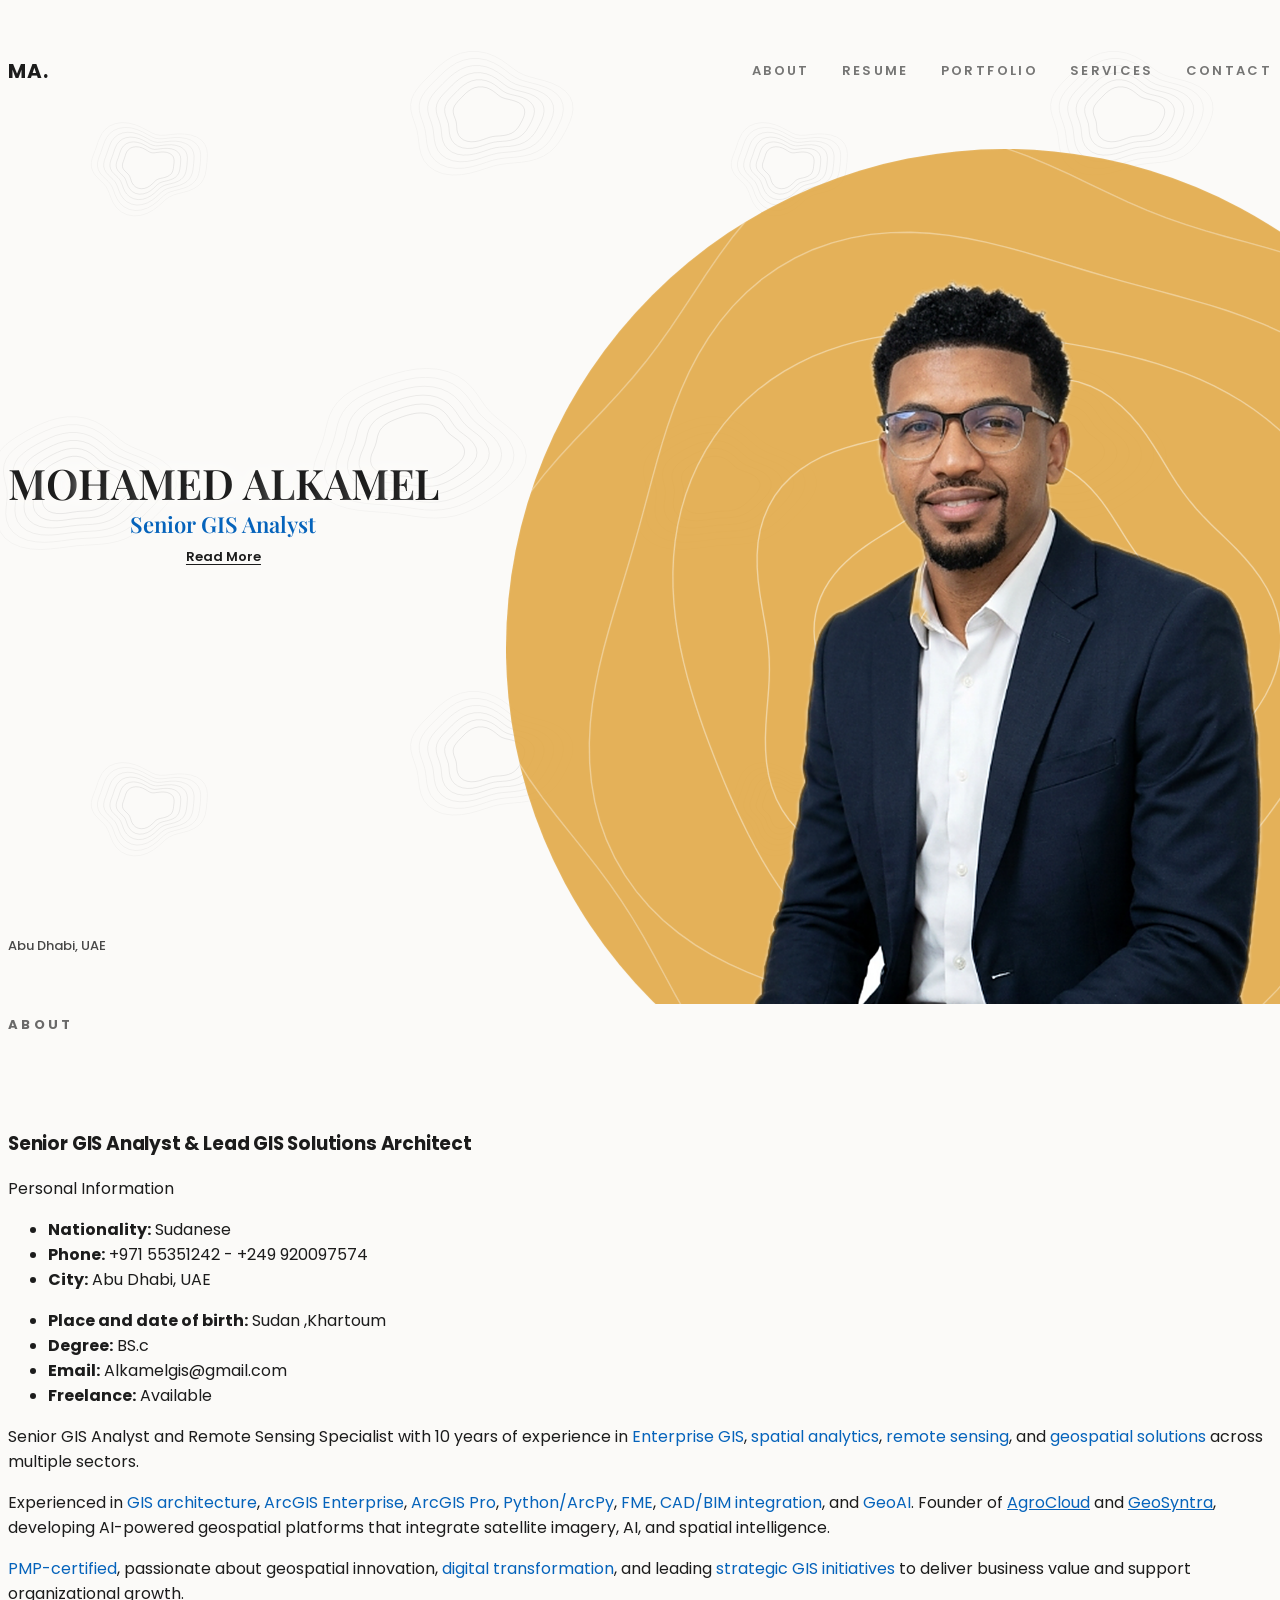
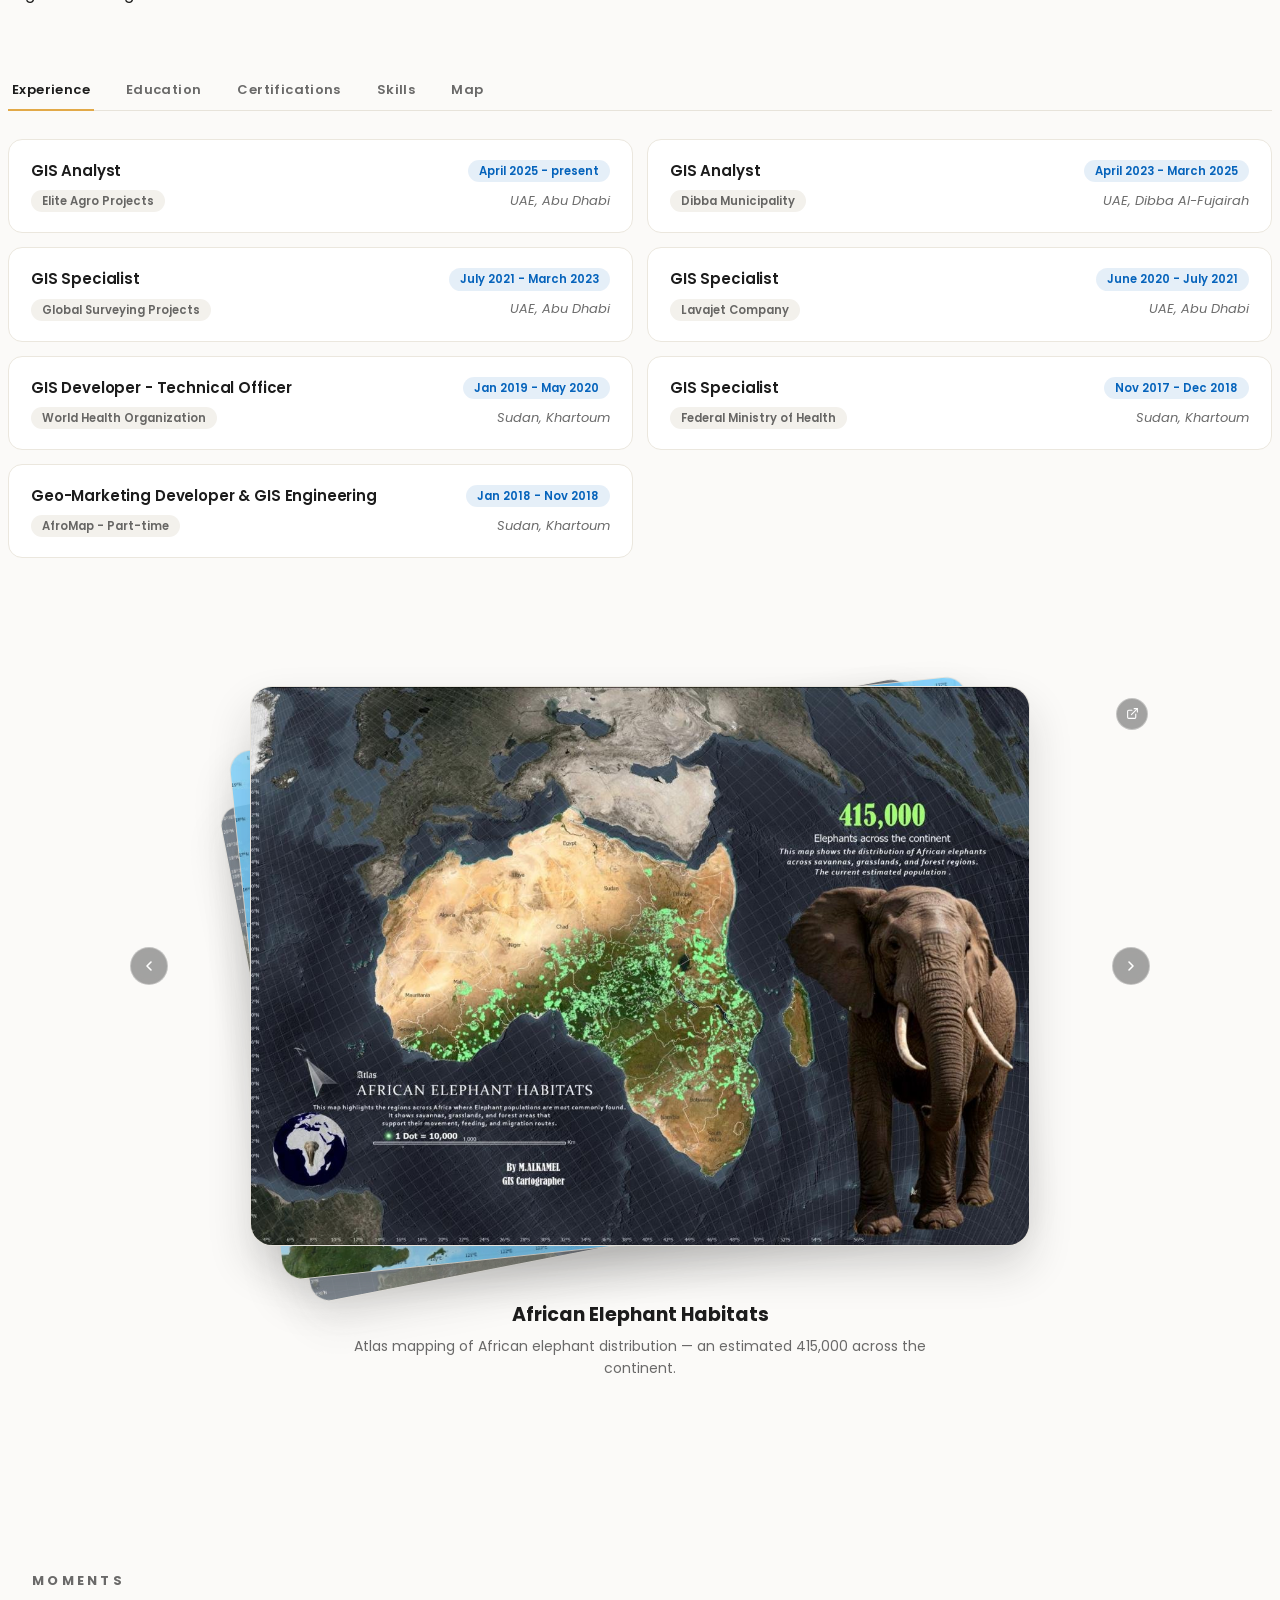
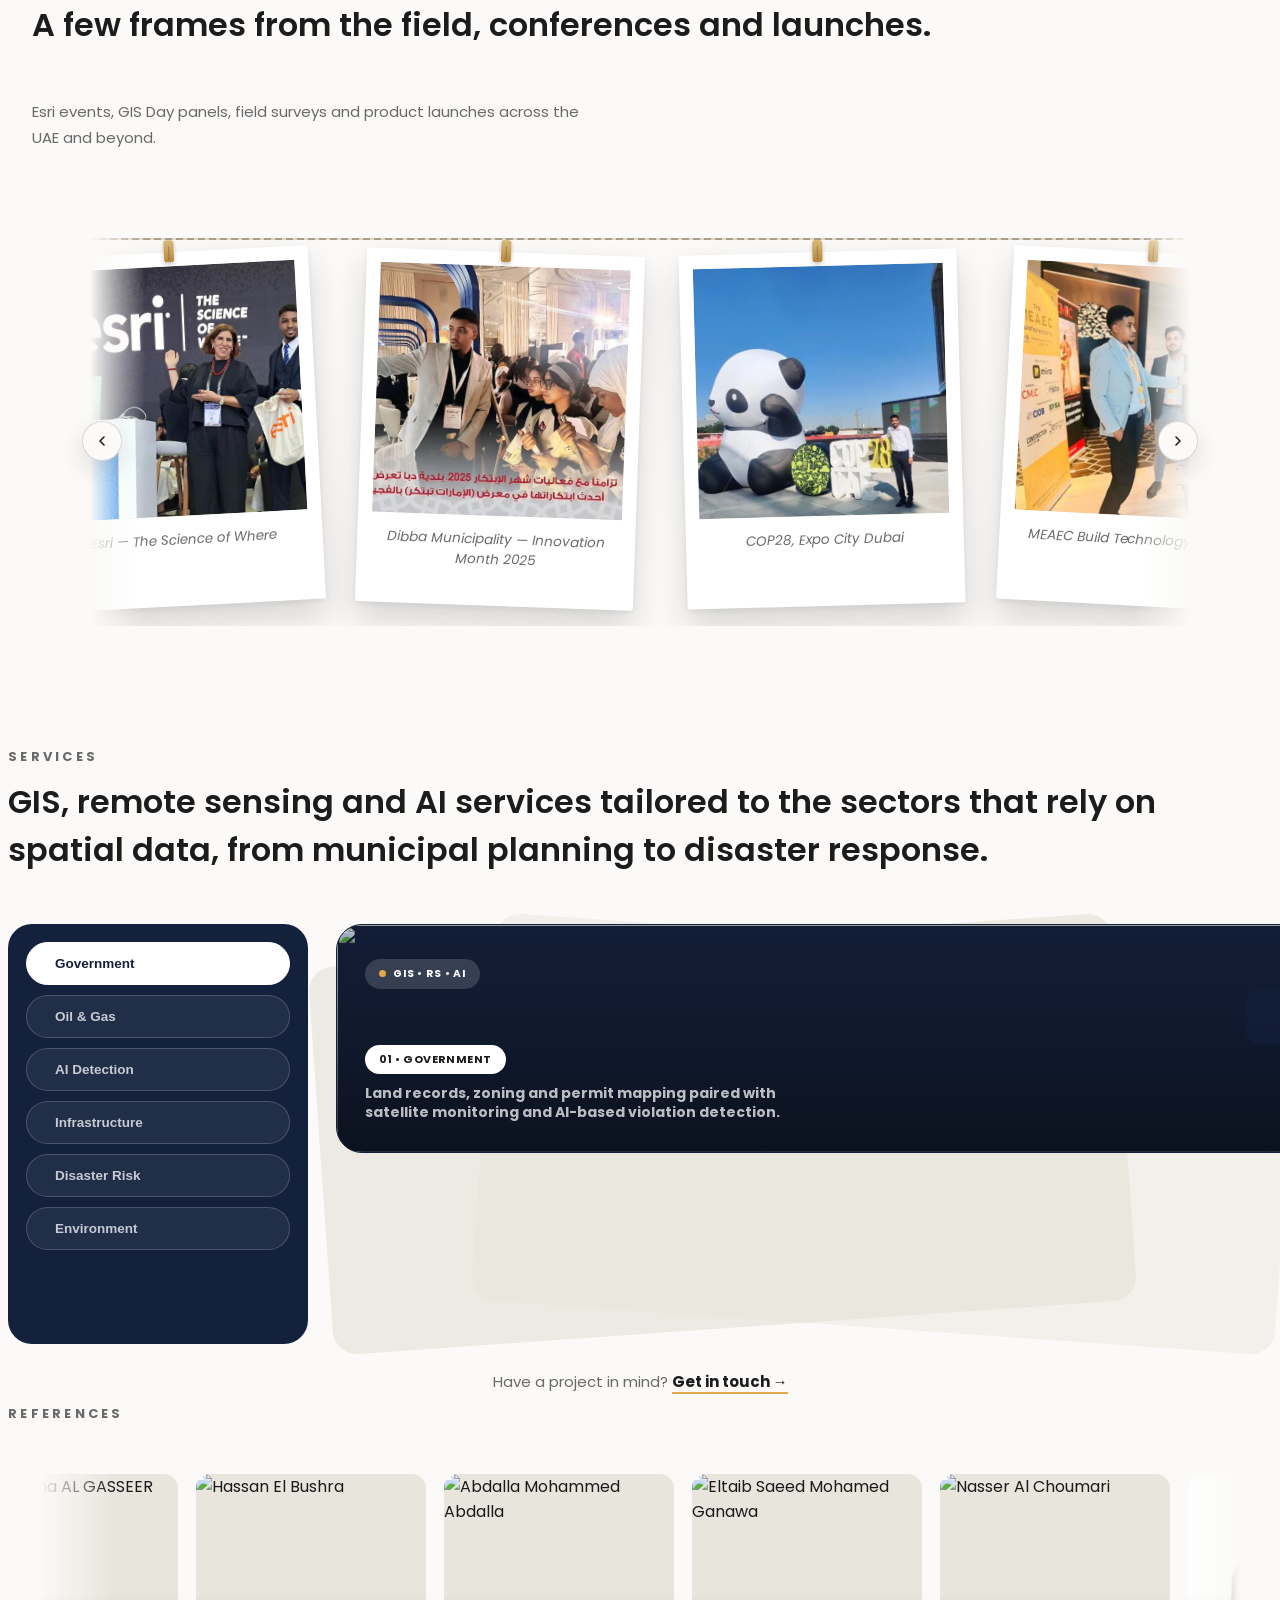
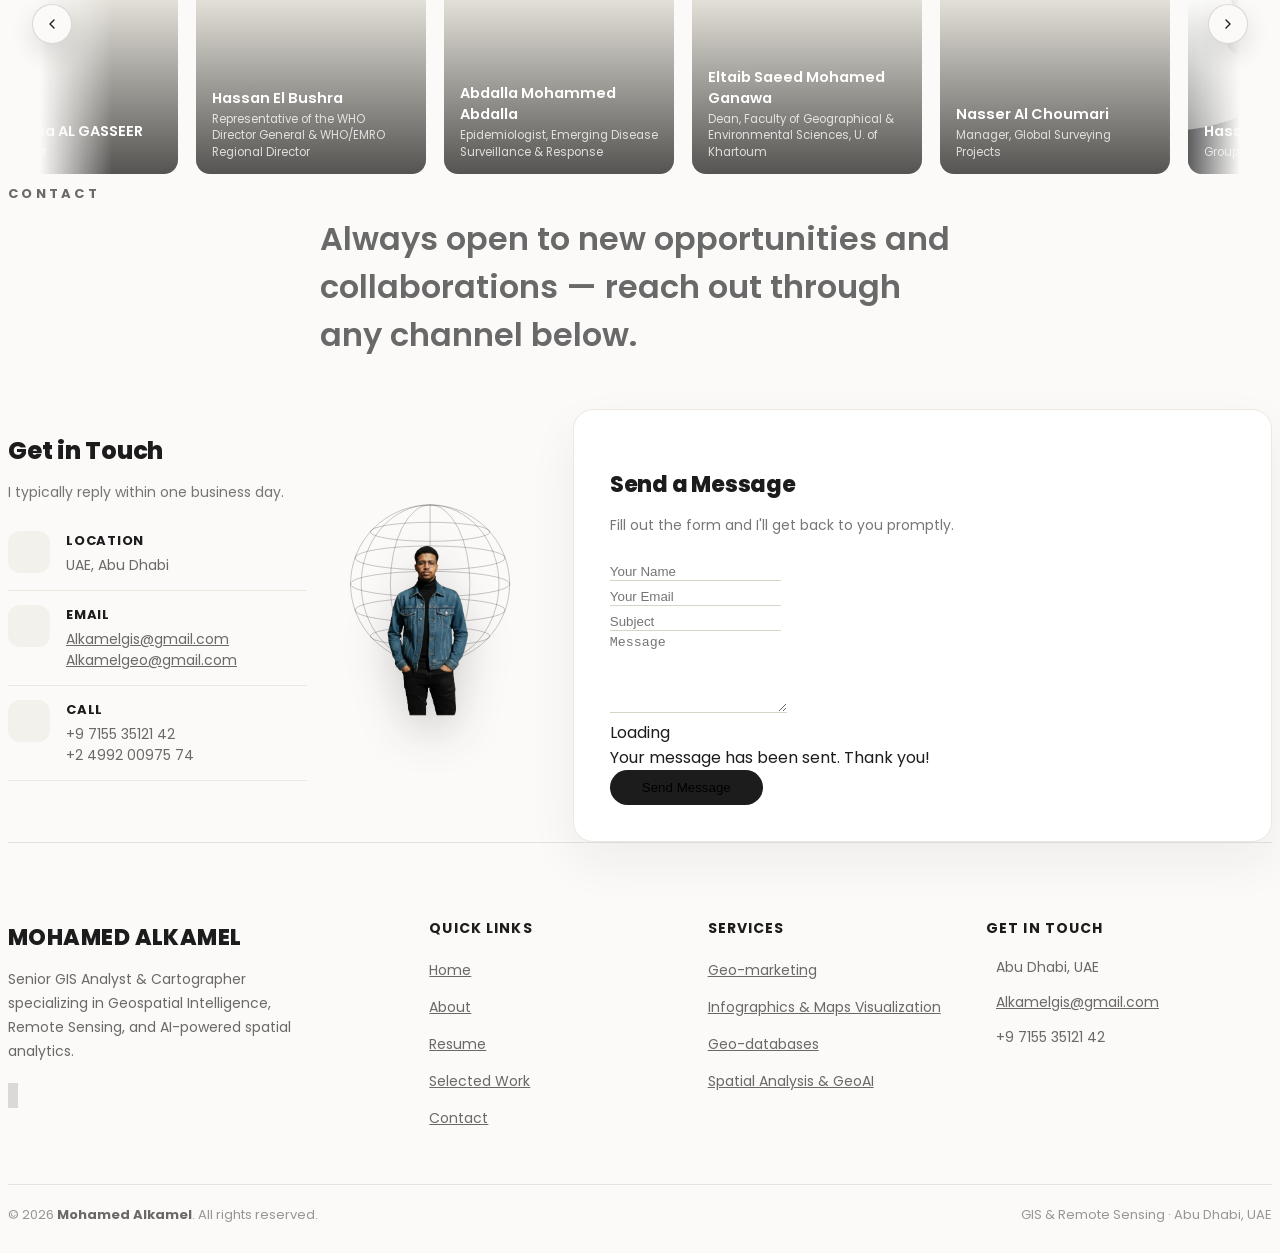
==== CV.html @ a129bb84 "Replace the Services blob illustration with real per-sector photography - Each service card now show" ====
<!DOCTYPE html>
<html lang="en">

<head>
  <meta charset="utf-8">
  <meta content="width=device-width, initial-scale=1.0" name="viewport">

  <title>Curriculum Vitae</title>
  <meta content="" name="description">
  <meta content="" name="keywords">

  <!-- Favicons -->
  <link href="assets/img/favicon.png" rel="icon">
  <link href="assets/img/apple-touch-icon.png" rel="apple-touch-icon">

  <!-- Google Fonts -->
  <link href="https://fonts.googleapis.com/css?family=Open+Sans:300,300i,400,400i,600,600i,700,700i|Raleway:300,300i,400,400i,500,500i,600,600i,700,700i|Poppins:300,300i,400,400i,500,500i,600,600i,700,700i" rel="stylesheet">
  <link href="https://fonts.googleapis.com/css2?family=Playfair+Display:ital,wght@0,600;0,700;1,500;1,600;1,700&display=swap" rel="stylesheet">

  <!-- Vendor CSS Files -->
  <link href="assets/vendor/aos/aos.css" rel="stylesheet">
  <link href="assets/vendor/bootstrap/css/bootstrap.min.css" rel="stylesheet">
  <link href="assets/vendor/bootstrap-icons/bootstrap-icons.css" rel="stylesheet">
  <link href="assets/vendor/boxicons/css/boxicons.min.css" rel="stylesheet">
  <link href="assets/vendor/glightbox/css/glightbox.min.css" rel="stylesheet">
  <link href="assets/vendor/swiper/swiper-bundle.min.css" rel="stylesheet">
  <link href="https://unpkg.com/leaflet@1.9.4/dist/leaflet.css" rel="stylesheet">

  <!-- Template Main CSS File -->
  <link href="assets/css/style.css" rel="stylesheet">
  <link href="assets/css/minimalist-hero.css" rel="stylesheet">
  <link href="assets/css/minimalist-theme.css" rel="stylesheet">
  <link href="assets/css/stack-gallery.css" rel="stylesheet">
  <link href="assets/css/moments-gallery.css" rel="stylesheet">
  <link href="assets/css/references-marquee.css" rel="stylesheet">
  <link href="assets/css/contact-globe.css" rel="stylesheet">

  <!-- =======================================================
  * Template Name: MyResume - v4.9.2
  * Template URL: https://bootstrapmade.com/free-html-bootstrap-template-my-resume/
  * Author: BootstrapMade.com
  * License: https://bootstrapmade.com/license/
  ======================================================== -->
</head>

<body>

  <!-- <button type="button" class="mobile-nav-toggle d-xl-none"><i class="bi bi-list mobile-nav-toggle"></i></button> -->

  <!-- ======= Hero Section (Minimalist) ======= -->
  <section id="hero" class="mh-hero d-flex flex-column justify-content-center">
    <!-- Header -->
    <div class="mh-header">
      <a href="#hero" class="mh-logo scrollto">MA.</a>
      <nav class="mh-nav">
        <a href="#about" class="scrollto">ABOUT</a>
        <a href="#resume" class="scrollto">RESUME</a>
        <a href="#map-showcase" class="scrollto">PORTFOLIO</a>
        <a href="#services" class="scrollto">SERVICES</a>
        <a href="#contact" class="scrollto">CONTACT</a>
      </nav>
      <button class="mh-burger" aria-label="Open menu">
        <span></span><span></span><span></span>
      </button>
    </div>

    <!-- Main -->
    <div class="mh-main">
      <div class="mh-text-left">
        <h1><span class="mh-name"><span class="mh-letter" style="--i:0">M</span><span class="mh-letter" style="--i:1">O</span><span class="mh-letter" style="--i:2">H</span><span class="mh-letter" style="--i:3">A</span><span class="mh-letter" style="--i:4">M</span><span class="mh-letter" style="--i:5">E</span><span class="mh-letter" style="--i:6">D</span><span class="mh-letter mh-space" style="--i:7">&nbsp;</span><span class="mh-letter" style="--i:8">A</span><span class="mh-letter" style="--i:9">L</span><span class="mh-letter" style="--i:10">K</span><span class="mh-letter" style="--i:11">A</span><span class="mh-letter" style="--i:12">M</span><span class="mh-letter" style="--i:13">E</span><span class="mh-letter" style="--i:14">L</span></span></h1>
        <p class="mh-rotator-wrap"><span class="mh-rotator-text" id="mhRotatorText">Senior GIS Analyst</span></p>
        <a href="#about" class="scrollto">Read More</a>
      </div>

      <div class="mh-image-wrap">
        <div class="mh-circle"></div>
        <img src="assets/img/profile-minimal.png" alt="Portrait of Mohamed Alkamel" class="mh-photo">
      </div>
    </div>

    <!-- Footer -->
    <div class="mh-footer">
      <div class="mh-social">
        <a href="https://x.com/GIS_ALKAMEL" target="_blank" rel="noopener noreferrer"><i class="bx bxl-twitter"></i></a>
        <a href="https://www.facebook.com/Alkamelgeo" target="_blank" rel="noopener noreferrer"><i class="bx bxl-facebook"></i></a>
        <a href="https://github.com/ALKAMELGIS" target="_blank" rel="noopener noreferrer"><i class="bx bxl-github"></i></a>
        <a href="https://wa.link/ppd0gs" target="_blank" rel="noopener noreferrer"><i class="bx bxl-whatsapp"></i></a>
        <a href="https://www.linkedin.com/in/alkamelgis/" target="_blank" rel="noopener noreferrer"><i class="bx bxl-linkedin"></i></a>
      </div>
      <div class="mh-location">Abu Dhabi, UAE</div>
    </div>
  </section><!-- End Hero -->

  <main id="main">

    <!-- ======= About Section ======= -->
    <section id="about" class="about">
      <div class="container" data-aos="fade-up">

        <div class="section-title">
          <h2>About</h2>
        </div>

        <div class="row">
          <div class="col-lg-4">
            <img src="https://www.dropbox.com/scl/fi/j4m4hfudxdsvaw59bc1e9/Alkamel.jpeg" class="img-fluid" alt="">
          </div>
          <div class="col-lg-8 pt-4 pt-lg-0 content">
            <h3>Senior GIS Analyst &amp; Lead GIS Solutions Architect</h3>
            <p class="fst-italic">Personal Information</p>
            <div class="row">
              <div class="col-lg-6">
                <ul>
                  <li><i class="bi bi-chevron-right"></i> <strong>Nationality:</strong> <span>Sudanese</span></li>
                  <li><i class="bi bi-chevron-right"></i> <strong>Phone:</strong> <span>+971 55351242 - +249 920097574</span></li>
                  <li><i class="bi bi-chevron-right"></i> <strong>City:</strong> <span>Abu Dhabi, UAE</span></li>
                </ul>
              </div>
              <div class="col-lg-6">
                <ul>
                  <li><i class="bi bi-chevron-right"></i> <strong>Place and date of birth:</strong> <span>Sudan ,Khartoum </span></li>
                  <li><i class="bi bi-chevron-right"></i> <strong>Degree:</strong> <span>BS.c</span></li>
                  <li><i class="bi bi-chevron-right"></i> <strong>Email:</strong> <span>Alkamelgis@gmail.com</span></li>
                  <li><i class="bi bi-chevron-right"></i> <strong>Freelance:</strong> <span>Available</span></li>
                </ul>
              </div>
            </div>
            <p>
              Senior GIS Analyst and Remote Sensing Specialist with 10 years of experience in <span class="mh-keyword">Enterprise GIS</span>, <span class="mh-keyword">spatial analytics</span>, <span class="mh-keyword">remote sensing</span>, and <span class="mh-keyword">geospatial solutions</span> across multiple sectors.
            </p>
            <p>
              Experienced in <span class="mh-keyword">GIS architecture</span>, <span class="mh-keyword">ArcGIS Enterprise</span>, <span class="mh-keyword">ArcGIS Pro</span>, <span class="mh-keyword">Python/ArcPy</span>, <span class="mh-keyword">FME</span>, <span class="mh-keyword">CAD/BIM integration</span>, and <span class="mh-keyword">GeoAI</span>. Founder of <a href="https://eliteagrocloud.com/" target="_blank" rel="noopener noreferrer">AgroCloud</a> and <a href="https://www.geosyntra.org/" target="_blank" rel="noopener noreferrer">GeoSyntra</a>, developing AI-powered geospatial platforms that integrate satellite imagery, AI, and spatial intelligence.
            </p>
            <p>
              <span class="mh-keyword">PMP-certified</span>, passionate about geospatial innovation, <span class="mh-keyword">digital transformation</span>, and leading <span class="mh-keyword">strategic GIS initiatives</span> to deliver business value and support organizational growth.
            </p>
          </div>
        </div>

      </div>
    <!-- ======= Resume Section ======= -->
    <section id="resume" class="resume">
      <div class="container" data-aos="fade-up">

        <div class="res-tabs" role="tablist" aria-label="Resume sections">
          <button type="button" class="res-tab active" data-tab="experience" role="tab" aria-selected="true" id="res-tab-experience" aria-controls="res-panel-experience">Experience</button>
          <button type="button" class="res-tab" data-tab="education" role="tab" aria-selected="false" id="res-tab-education" aria-controls="res-panel-education">Education</button>
          <button type="button" class="res-tab" data-tab="certifications" role="tab" aria-selected="false" id="res-tab-certifications" aria-controls="res-panel-certifications">Certifications</button>
          <button type="button" class="res-tab" data-tab="skills" role="tab" aria-selected="false" id="res-tab-skills" aria-controls="res-panel-skills">Skills</button>
          <button type="button" class="res-tab" data-tab="map" role="tab" aria-selected="false" id="res-tab-map" aria-controls="res-panel-map">Map</button>
        </div>

        <div class="res-panels">

          <div class="res-panel active" id="res-panel-experience" role="tabpanel" aria-labelledby="res-tab-experience">
            <div class="res-grid">
              <div class="res-card">
                <div class="res-row-top">
                  <h4>GIS Analyst</h4>
                  <span class="res-chip res-chip-date">April 2025 - present</span>
                </div>
                <div class="res-row-bottom">
                  <span class="res-chip">Elite Agro Projects</span>
                  <p><em>UAE, Abu Dhabi</em></p>
                </div>
              </div>
              <div class="res-card">
                <div class="res-row-top">
                  <h4>GIS Analyst</h4>
                  <span class="res-chip res-chip-date">April 2023 - March 2025</span>
                </div>
                <div class="res-row-bottom">
                  <span class="res-chip">Dibba Municipality</span>
                  <p><em>UAE, Dibba Al-Fujairah</em></p>
                </div>
              </div>
              <div class="res-card">
                <div class="res-row-top">
                  <h4>GIS Specialist</h4>
                  <span class="res-chip res-chip-date">July 2021 - March 2023</span>
                </div>
                <div class="res-row-bottom">
                  <span class="res-chip">Global Surveying Projects</span>
                  <p><em>UAE, Abu Dhabi</em></p>
                </div>
              </div>
              <div class="res-card">
                <div class="res-row-top">
                  <h4>GIS Specialist</h4>
                  <span class="res-chip res-chip-date">June 2020 - July 2021</span>
                </div>
                <div class="res-row-bottom">
                  <span class="res-chip">Lavajet Company</span>
                  <p><em>UAE, Abu Dhabi</em></p>
                </div>
              </div>
              <div class="res-card">
                <div class="res-row-top">
                  <h4>GIS Developer - Technical Officer</h4>
                  <span class="res-chip res-chip-date">Jan 2019 - May 2020</span>
                </div>
                <div class="res-row-bottom">
                  <span class="res-chip">World Health Organization</span>
                  <p><em>Sudan, Khartoum</em></p>
                </div>
              </div>
              <div class="res-card">
                <div class="res-row-top">
                  <h4>GIS Specialist</h4>
                  <span class="res-chip res-chip-date">Nov 2017 - Dec 2018</span>
                </div>
                <div class="res-row-bottom">
                  <span class="res-chip">Federal Ministry of Health</span>
                  <p><em>Sudan, Khartoum</em></p>
                </div>
              </div>
              <div class="res-card">
                <div class="res-row-top">
                  <h4>Geo-Marketing Developer &amp; GIS Engineering</h4>
                  <span class="res-chip res-chip-date">Jan 2018 - Nov 2018</span>
                </div>
                <div class="res-row-bottom">
                  <span class="res-chip">AfroMap - Part-time</span>
                  <p><em>Sudan, Khartoum</em></p>
                </div>
              </div>
            </div>
          </div>

          <div class="res-panel" id="res-panel-education" role="tabpanel" aria-labelledby="res-tab-education" hidden>
            <div class="res-grid">
              <div class="res-card">
                <h4>B.Sc. GIS, Cartography and Remote Sensing</h4>
                <div class="res-card-meta">
                  <span class="res-chip res-chip-date">2012 - 2017</span>
                </div>
                <p><em>FGES University of Khartoum</em></p>
                <p>Honours Degree.</p>
              </div>
              <div class="res-card">
                <h4>Diploma Geographic Information Systems (GIS) Specialization</h4>
                <div class="res-card-meta">
                  <span class="res-chip res-chip-date">2017 - 2018</span>
                </div>
                <p><em>US Davis, California</em></p>
                <p>Map Your World With GIS. Explore the tools, concepts, and terminology of spatial analysis and modeling.</p>
                <p>coursera.org/verify/specialization/76V4XTPF7584</p>
              </div>
            </div>
          </div>

          <div class="res-panel" id="res-panel-certifications" role="tabpanel" aria-labelledby="res-tab-certifications" hidden>
            <div class="res-grid">
              <div class="res-card">
                <h4>Project Management Professional (PMP)®</h4>
                <div class="res-card-meta">
                  <span class="res-chip">Project Management Institute</span>
                </div>
                <p><em>Credential ID verified</em></p>
              </div>
            </div>
          </div>

          <div class="res-panel" id="res-panel-skills" role="tabpanel" aria-labelledby="res-tab-skills" hidden>
            <div class="res-card res-card-skills">
              <ul class="res-skill-tags" aria-label="Core technical skills">
                <li class="res-skill-tag">ArcGIS Pro</li>
                <li class="res-skill-tag">ArcGIS Enterprise</li>
                <li class="res-skill-tag">Python / ArcPy</li>
                <li class="res-skill-tag">FME</li>
                <li class="res-skill-tag">Remote Sensing</li>
                <li class="res-skill-tag">GeoAI</li>
                <li class="res-skill-tag">CAD / BIM Integration</li>
                <li class="res-skill-tag">Geodatabase Design</li>
                <li class="res-skill-tag">Cartography</li>
                <li class="res-skill-tag">Enterprise GIS Architecture</li>
              </ul>
            </div>
          </div>

          <div class="res-panel" id="res-panel-map" role="tabpanel" aria-labelledby="res-tab-map" hidden>
            <div class="res-card res-card-map">
              <div id="res-map" class="res-map" role="img" aria-label="Map of employer locations in the UAE and Sudan"></div>
              <script type="application/json" id="res-map-data">
                [
                  {
                    "lat": 24.4539,
                    "lng": 54.3773,
                    "place": "Abu Dhabi, UAE",
                    "companies": ["Elite Agro Projects", "Global Surveying Projects", "Lavajet Company"]
                  },
                  {
                    "lat": 25.5913,
                    "lng": 56.2666,
                    "place": "Dibba Al-Fujairah, UAE",
                    "companies": ["Dibba Municipality"]
                  },
                  {
                    "lat": 15.5007,
                    "lng": 32.5599,
                    "place": "Khartoum, Sudan",
                    "companies": ["World Health Organization", "Federal Ministry of Health", "AfroMap - Part-time"]
                  }
                ]
              </script>
            </div>
          </div>

        </div>

      </div>
    </section><!-- End Resume Section -->


    <!-- ======= Map Work Showcase ======= -->
    <section id="map-showcase" class="mw-section">
      <div class="container" data-aos="fade-up">
        <div class="mw-wrap">
          <div class="ms-root" tabindex="0" data-autoplay="4500" data-items='[
            {"img":"assets/img/showcase/elephant-habitats.jpg","title":"African Elephant Habitats","desc":"Atlas mapping of African elephant distribution — an estimated 415,000 across the continent.","href":"assets/img/showcase/elephant-habitats.jpg"},
            {"img":"assets/img/showcase/philippine-eagle.jpg","title":"Philippine Eagle Suitable Habitats","desc":"2.8M hectares of remaining forest supporting the critically endangered Philippine eagle.","href":"assets/img/showcase/philippine-eagle.jpg"},
            {"img":"assets/img/showcase/philippines-volcanoes.jpg","title":"Archipelago Built Upon Volcanoes","desc":"Mapping the Philippines’ 24 active and 18 potentially active volcanoes.","href":"assets/img/showcase/philippines-volcanoes.jpg"},
            {"img":"assets/img/showcase/dibba-municipality.jpg","title":"Dibba Municipality, UAE","desc":"Illustrated 3D relief map of Dibba Al-Fujairah’s coastline and terrain.","href":"assets/img/showcase/dibba-municipality.jpg"},
            {"img":"assets/img/showcase/dibba-al-fujairah.jpg","title":"Dibba Al-Fujairah — Coast & Reef","desc":"3D terrain and bathymetry map with an underwater coral reef cross-section.","href":"assets/img/showcase/dibba-al-fujairah.jpg"},
            {"img":"assets/img/showcase/sudan-earthquake-risk.jpg","title":"Sudan Earthquake Risk, 2000–2020","desc":"PGA kriging interpolation predicting seismic activity and impact across North & South Sudan.","href":"assets/img/showcase/sudan-earthquake-risk.jpg"},
            {"img":"assets/img/showcase/bawadi-mall-coverage.jpg","title":"Bawadi Mall Service Coverage","desc":"Drive-time network analysis (5–10–15 min) for a retail catchment in Al Ain, Abu Dhabi.","href":"assets/img/showcase/bawadi-mall-coverage.jpg"},
            {"img":"assets/img/portfolio/portfolio-1.jpg","title":"Siting a Mobile Health Clinic","desc":"Location-allocation GIS modeling to find optimal clinic sites in Khartoum.","href":"assets/img/portfolio/portfolio-1.jpg"},
            {"img":"assets/img/portfolio/portfolio-7.jpg","title":"UAE Population Density","desc":"Choropleth cartography of population distribution across the Emirates.","href":"assets/img/portfolio/portfolio-7.jpg"},
            {"img":"assets/img/portfolio/portfolio-4.jpg","title":"Red Sea, Sudan — 3D Terrain","desc":"Illustrative 3D cartographic rendering of the Red Sea coastline and seabed.","href":"assets/img/portfolio/portfolio-4.jpg"},
            {"img":"assets/img/portfolio/portfolio-8.jpg","title":"Port Sudan Water Supply","desc":"Water resource management study for the Arbaat Dam reservoir.","href":"assets/img/portfolio/portfolio-8.jpg"},
            {"img":"assets/img/portfolio/portfolio-2.jpg","title":"West Darfur Health Coverage","desc":"Feasibility mapping and service-coverage dashboard for health facilities.","href":"assets/img/portfolio/portfolio-2.jpg"},
            {"img":"assets/img/portfolio/portfolio-9.jpg","title":"COVID-19 Dashboard, Sudan","desc":"Epidemiological surveillance dashboard tracking cases, 2020–2021.","href":"assets/img/portfolio/portfolio-9.jpg"},
            {"img":"assets/img/portfolio/portfolio-5.jpg","title":"Health Cluster 4Ws Indicators","desc":"WHO indicator dashboard summarizing partner health interventions.","href":"assets/img/portfolio/portfolio-5.jpg"}
          ]'>
            <div class="ms-stage"></div>
            <button type="button" class="ms-arrow ms-arrow-prev" aria-label="Previous image">
              <svg viewBox="0 0 24 24" fill="none" stroke="currentColor" stroke-width="2.4" stroke-linecap="round" stroke-linejoin="round"><polyline points="15 18 9 12 15 6"></polyline></svg>
            </button>
            <button type="button" class="ms-arrow ms-arrow-next" aria-label="Next image">
              <svg viewBox="0 0 24 24" fill="none" stroke="currentColor" stroke-width="2.4" stroke-linecap="round" stroke-linejoin="round"><polyline points="9 18 15 12 9 6"></polyline></svg>
            </button>
            <a class="ms-open" href="#" target="_blank" rel="noopener noreferrer" aria-label="Open full image">
              <svg viewBox="0 0 24 24" fill="none" stroke="currentColor" stroke-width="2" stroke-linecap="round" stroke-linejoin="round"><path d="M18 13v6a2 2 0 0 1-2 2H5a2 2 0 0 1-2-2V8a2 2 0 0 1 2-2h6"></path><polyline points="15 3 21 3 21 9"></polyline><line x1="10" y1="14" x2="21" y2="3"></line></svg>
            </a>
          </div>
          <div class="ms-info">
            <p class="ms-title"></p>
            <p class="ms-desc"></p>
          </div>
        </div>
      </div>
    </section><!-- End Map Work Showcase -->

    <!-- ======= Moments Section ======= -->
    <section id="moments" class="mo-section">
      <div class="container" data-aos="fade-up">
        <div class="section-title">
          <h2>Moments</h2>
          <p>A few frames from the field, conferences and launches.</p>
        </div>
        <p class="mo-intro">Esri events, GIS Day panels, field surveys and product launches across the UAE and beyond.</p>

        <div class="mo-wrap">
          <div class="mo-line-wrap">
            <button class="mo-arrow mo-arrow-prev" aria-label="Scroll gallery left">
              <svg width="16" height="16" viewBox="0 0 24 24" fill="none" stroke="currentColor" stroke-width="2.4" stroke-linecap="round" stroke-linejoin="round"><polyline points="15 18 9 12 15 6"></polyline></svg>
            </button>
            <div class="mo-rail">
              <div class="mo-track">
                <div class="mo-card">
                  <div class="mo-peg" aria-hidden="true"></div>
                  <div class="mo-photo">
                    <img src="assets/img/moments/esri.jpg" alt="Esri — The Science of Where">
                  </div>
                  <span class="mo-caption">Esri — The Science of Where</span>
                </div>
                <div class="mo-card">
                  <div class="mo-peg" aria-hidden="true"></div>
                  <div class="mo-photo">
                    <img src="assets/img/moments/dibba.jpg" alt="Dibba Municipality — Innovation Month 2025">
                  </div>
                  <span class="mo-caption">Dibba Municipality — Innovation Month 2025</span>
                </div>
                <div class="mo-card">
                  <div class="mo-peg" aria-hidden="true"></div>
                  <div class="mo-photo">
                    <img src="assets/img/moments/cop28.jpg" alt="COP28, Expo City Dubai">
                  </div>
                  <span class="mo-caption">COP28, Expo City Dubai</span>
                </div>
                <div class="mo-card">
                  <div class="mo-peg" aria-hidden="true"></div>
                  <div class="mo-photo">
                    <img src="assets/img/moments/meaec.jpg" alt="MEAEC Build Technology Summit">
                  </div>
                  <span class="mo-caption">MEAEC Build Technology Summit</span>
                </div>
                <div class="mo-card">
                  <div class="mo-peg" aria-hidden="true"></div>
                  <div class="mo-photo">
                    <img src="assets/img/moments/survey.jpg" alt="Field GPS Survey">
                  </div>
                  <span class="mo-caption">Field GPS Survey</span>
                </div>
                <div class="mo-card">
                  <div class="mo-peg" aria-hidden="true"></div>
                  <div class="mo-photo">
                    <img src="assets/img/moments/eag.jpg" alt="Elite Agro Holding — AgroCloud Dashboard">
                  </div>
                  <span class="mo-caption">Elite Agro Holding — AgroCloud Dashboard</span>
                </div>
              </div>
            </div>
            <button class="mo-arrow mo-arrow-next" aria-label="Scroll gallery right">
              <svg width="16" height="16" viewBox="0 0 24 24" fill="none" stroke="currentColor" stroke-width="2.4" stroke-linecap="round" stroke-linejoin="round"><polyline points="9 18 15 12 9 6"></polyline></svg>
            </button>
          </div>
        </div>
      </div>
    </section><!-- End Moments Section -->

    <!-- ======= Services Section ======= -->
    <section id="services" class="services">
      <div class="container" data-aos="fade-up">

        <div class="section-title">
          <h2>Services</h2>
          <p>
            GIS, remote sensing and AI services tailored to the sectors that rely on spatial data, from municipal planning to disaster response.</p>
        </div>

        <div class="svc-switcher" data-autoplay="4000" data-items='[
          {"icon":"bx bx-building-house","tag":"Government","title":"Government & Municipalities","desc":"Land records, zoning and permit mapping paired with satellite monitoring and AI-based violation detection.","variant":"svc-dark","img":"https://images.unsplash.com/photo-1647964435203-36e0d18e97c7?fm=jpg&q=70&w=1200&auto=format&fit=crop"},
          {"icon":"bx bx-gas-pump","tag":"Oil & Gas","title":"Oil & Gas","desc":"Pipeline and facility GIS mapping, satellite environmental monitoring, and AI models for leak detection.","variant":"svc-accent","img":"https://images.unsplash.com/photo-1517067869005-a8978defe0c5?fm=jpg&q=70&w=1200&auto=format&fit=crop"},
          {"icon":"bx bx-brain","tag":"AI Detection","title":"AI Detection Models","desc":"Custom computer-vision models for object, change and anomaly detection on satellite and drone imagery.","variant":"svc-cream","img":"https://images.unsplash.com/photo-1762707867281-2ffc60c8bbb3?fm=jpg&q=70&w=1200&auto=format&fit=crop"},
          {"icon":"bx bx-wrench","tag":"Infrastructure","title":"Infrastructure & Utilities","desc":"Asset and network mapping for utilities, remote-sensing inspection, and AI-driven anomaly and leak detection.","variant":"svc-dark","img":"https://images.unsplash.com/photo-1741323398831-90322fa39aa7?fm=jpg&q=70&w=1200&auto=format&fit=crop"},
          {"icon":"bx bx-alarm-exclamation","tag":"Disaster Risk","title":"Disaster Management & Risk","desc":"Hazard mapping, real-time satellite disaster monitoring, and AI-based early-warning models.","variant":"svc-accent","img":"https://images.unsplash.com/photo-1764684994219-8347a5ab0e5e?fm=jpg&q=70&w=1200&auto=format&fit=crop"},
          {"icon":"bx bx-leaf","tag":"Environment","title":"Environment & Agriculture","desc":"Land-use and habitat mapping, NDVI crop-health monitoring, and AI models for yield prediction.","variant":"svc-cream","img":"https://images.unsplash.com/photo-1788122290883-6587385ffb8c?fm=jpg&q=70&w=1200&auto=format&fit=crop"}
        ]'>
          <div class="svc-tabs">
            <button type="button" class="svc-tab is-active" data-index="0">
              <i class="bx bx-building-house"></i><span>Government</span>
            </button>
            <button type="button" class="svc-tab" data-index="1">
              <i class="bx bx-gas-pump"></i><span>Oil &amp; Gas</span>
            </button>
            <button type="button" class="svc-tab" data-index="2">
              <i class="bx bx-brain"></i><span>AI Detection</span>
            </button>
            <button type="button" class="svc-tab" data-index="3">
              <i class="bx bx-wrench"></i><span>Infrastructure</span>
            </button>
            <button type="button" class="svc-tab" data-index="4">
              <i class="bx bx-alarm-exclamation"></i><span>Disaster Risk</span>
            </button>
            <button type="button" class="svc-tab" data-index="5">
              <i class="bx bx-leaf"></i><span>Environment</span>
            </button>
          </div>

          <div class="svc-display">
            <div class="svc-ghost svc-ghost-left" aria-hidden="true"></div>
            <div class="svc-ghost svc-ghost-right" aria-hidden="true"></div>
            <div class="svc-card icon-box svc-dark">
              <div class="svc-card-photo">
                <img src="https://images.unsplash.com/photo-1647964435203-36e0d18e97c7?fm=jpg&q=70&w=1200&auto=format&fit=crop" alt="" loading="lazy">
              </div>
              <div class="svc-card-scrim" aria-hidden="true"></div>
              <span class="svc-badge"><span class="svc-dot"></span>GIS &bull; RS &bull; AI</span>
              <div class="svc-card-icon"><i class="bx bx-building-house"></i></div>
              <div class="svc-card-footer">
                <span class="svc-chip">01 &bull; GOVERNMENT</span>
                <p class="svc-tagline">Land records, zoning and permit mapping paired with satellite monitoring and AI-based violation detection.</p>
              </div>
            </div>
          </div>
        </div>

        <p class="svc-cta-line">Have a project in mind? <a href="#contact">Get in touch <span>&rarr;</span></a></p>

      </div>
    </section><!-- End Services Section -->

    <!-- ======= References Section ======= -->
    <section id="testimonials" class="testimonials">
      <div class="container" data-aos="fade-up">

        <div class="section-title">
          <h2>REFERENCES</h2>
        </div>

        <div class="rm-wrap">
          <button class="rm-arrow rm-arrow-prev" aria-label="Scroll references left">
            <svg viewBox="0 0 24 24" fill="none" stroke="currentColor" stroke-width="2" stroke-linecap="round" stroke-linejoin="round"><polyline points="15 18 9 12 15 6"></polyline></svg>
          </button>
          <div class="rm-viewport">
            <div class="rm-track">
              <div class="rm-card">
                <img src="assets/img/testimonials/testimonials-1.jpg" alt="Dr. Naeema AL GASSEER">
                <div class="rm-card-caption">
                  <p class="rm-card-name">Dr. Naeema AL GASSEER</p>
                  <p class="rm-card-role">WR WHO Egypt</p>
                </div>
              </div>
              <div class="rm-card">
                <img src="assets/img/testimonials/testimonials-2.jpg" alt="Hassan El Bushra">
                <div class="rm-card-caption">
                  <p class="rm-card-name">Hassan El Bushra</p>
                  <p class="rm-card-role">Representative of the WHO Director General &amp; WHO/EMRO Regional Director</p>
                </div>
              </div>
              <div class="rm-card">
                <img src="assets/img/testimonials/testimonials-3.jpg" alt="Abdalla Mohammed Abdalla">
                <div class="rm-card-caption">
                  <p class="rm-card-name">Abdalla Mohammed Abdalla</p>
                  <p class="rm-card-role">Epidemiologist, Emerging Disease Surveillance &amp; Response</p>
                </div>
              </div>
              <div class="rm-card">
                <img src="assets/img/testimonials/testimonials-4.jpg" alt="Eltaib Saeed Mohamed Ganawa">
                <div class="rm-card-caption">
                  <p class="rm-card-name">Eltaib Saeed Mohamed Ganawa</p>
                  <p class="rm-card-role">Dean, Faculty of Geographical &amp; Environmental Sciences, U. of Khartoum</p>
                </div>
              </div>
              <div class="rm-card">
                <img src="assets/img/testimonials/testimonials-5.jpg" alt="Nasser Al Choumari">
                <div class="rm-card-caption">
                  <p class="rm-card-name">Nasser Al Choumari</p>
                  <p class="rm-card-role">Manager, Global Surveying Projects</p>
                </div>
              </div>
              <div class="rm-card">
                <img src="assets/img/testimonials/testimonials-6.jpg" alt="Hassan Halawy">
                <div class="rm-card-caption">
                  <p class="rm-card-name">Hassan Halawy</p>
                  <p class="rm-card-role">Group CEO, EAG</p>
                </div>
              </div>
            </div>
          </div>
          <button class="rm-arrow rm-arrow-next" aria-label="Scroll references right">
            <svg viewBox="0 0 24 24" fill="none" stroke="currentColor" stroke-width="2" stroke-linecap="round" stroke-linejoin="round"><polyline points="9 18 15 12 9 6"></polyline></svg>
          </button>
        </div>

      </div>
    </section><!-- End References Section -->

    <!-- ======= Contact Section ======= -->
    <section id="contact" class="contact mc-contact">
      <div class="container" data-aos="fade-up">

        <div class="section-title mc-title">
          <h2>Contact</h2>
          <p>Always open to new opportunities and collaborations — reach out through any channel below.</p>
        </div>

        <div class="mc-grid">

          <div class="mc-left">
            <div class="mc-left-text">
              <h3>Get in Touch</h3>
              <p class="mc-blurb">I typically reply within one business day.</p>

              <ul class="mc-info-list">
                <li>
                  <span class="mc-icon"><i class="bi bi-geo-alt"></i></span>
                  <div>
                    <h4>Location</h4>
                    <p>UAE, Abu Dhabi</p>
                  </div>
                </li>

                <li>
                  <span class="mc-icon"><i class="bi bi-envelope"></i></span>
                  <div>
                    <h4>Email</h4>
                    <p><a href="mailto:Alkamelgis@gmail.com">Alkamelgis@gmail.com</a></p>
                    <p><a href="mailto:Alkamelgeo@gmail.com">Alkamelgeo@gmail.com</a></p>
                  </div>
                </li>

                <li>
                  <span class="mc-icon"><i class="bi bi-phone"></i></span>
                  <div>
                    <h4>Call</h4>
                    <p>+9 7155 35121 42</p>
                    <p>+2 4992 00975 74</p>
                  </div>
                </li>
              </ul>
            </div>

            <div class="mc-globe-wrap" aria-hidden="true">
              <img src="assets/img/globe-outline.svg" class="mc-globe" alt="">
              <img src="assets/img/contact-portrait.png" class="mc-portrait" alt="">
            </div>
          </div>

          <div class="mc-right">
            <div class="mc-card">
              <h3>Send a Message</h3>
              <p>Fill out the form and I'll get back to you promptly.</p>

              <form action="forms/contact.php" method="post" role="form" class="php-email-form">
                <div class="row">
                  <div class="col-md-6 form-group">
                    <input type="text" name="name" class="form-control" id="name" placeholder="Your Name" required>
                  </div>
                  <div class="col-md-6 form-group mt-3 mt-md-0">
                    <input type="email" class="form-control" name="email" id="email" placeholder="Your Email" required>
                  </div>
                </div>
                <div class="form-group mt-3">
                  <input type="text" class="form-control" name="subject" id="subject" placeholder="Subject" required>
                </div>
                <div class="form-group mt-3">
                  <textarea class="form-control" name="message" rows="5" placeholder="Message" required></textarea>
                </div>
                <div class="my-3">
                  <div class="loading">Loading</div>
                  <div class="error-message"></div>
                  <div class="sent-message">Your message has been sent. Thank you!</div>
                </div>
                <div class="text-center"><button type="submit">Send Message</button></div>
              </form>
            </div>
          </div>

        </div>

      </div>
    </section><!-- End Contact Section -->

  </main><!-- End #main -->

  <!-- ======= Footer ======= -->
  <footer id="footer" class="mf-footer">
    <div class="container">
      <div class="mf-grid">
        <div class="mf-col mf-brand">
          <h3>MOHAMED ALKAMEL</h3>
          <p>Senior GIS Analyst &amp; Cartographer specializing in Geospatial Intelligence, Remote Sensing, and AI-powered spatial analytics.</p>
          <div class="social-links">
            <a href="https://x.com/GIS_ALKAMEL" class="twitter" aria-label="Twitter"><i class="bx bxl-twitter"></i></a>
            <a href="https://www.facebook.com/Alkamelgis" class="facebook" aria-label="Facebook"><i class="bx bxl-facebook"></i></a>
            <a href="https://github.com/ALKAMELGIS" class="github" aria-label="GitHub"><i class="bx bxl-github"></i></a>
            <a href="https://wa.link/ppd0gs" class="whatsapp" aria-label="WhatsApp"><i class="bx bxl-whatsapp"></i></a>
            <a href="https://www.linkedin.com/in/alkamelgis/" class="linkedin" aria-label="LinkedIn"><i class="bx bxl-linkedin"></i></a>
          </div>
        </div>

        <div class="mf-col">
          <h4>Quick Links</h4>
          <ul class="mf-links">
            <li><a href="#hero">Home</a></li>
            <li><a href="#about">About</a></li>
            <li><a href="#resume">Resume</a></li>
            <li><a href="#map-showcase">Selected Work</a></li>
            <li><a href="#contact">Contact</a></li>
          </ul>
        </div>

        <div class="mf-col">
          <h4>Services</h4>
          <ul class="mf-links">
            <li><a href="#services">Geo-marketing</a></li>
            <li><a href="#services">Infographics &amp; Maps Visualization</a></li>
            <li><a href="#services">Geo-databases</a></li>
            <li><a href="#services">Spatial Analysis &amp; GeoAI</a></li>
          </ul>
        </div>

        <div class="mf-col">
          <h4>Get in Touch</h4>
          <ul class="mf-contact">
            <li><i class="bi bi-geo-alt"></i><span>Abu Dhabi, UAE</span></li>
            <li><i class="bi bi-envelope"></i><a href="mailto:Alkamelgis@gmail.com">Alkamelgis@gmail.com</a></li>
            <li><i class="bi bi-phone"></i><span>+9 7155 35121 42</span></li>
          </ul>
        </div>
      </div>

      <div class="mf-bottom">
        <p>&copy; <span id="mf-year">2026</span> <strong>Mohamed Alkamel</strong>. All rights reserved.</p>
        <p class="mf-tagline">GIS &amp; Remote Sensing <span aria-hidden="true">&middot;</span> Abu Dhabi, UAE</p>
      </div>
    </div>
  </footer><!-- End Footer -->
  <script>document.getElementById('mf-year').textContent = new Date().getFullYear();</script>

  <div id="preloader"></div>
  <a href="#" class="back-to-top d-flex align-items-center justify-content-center"><i class="bi bi-arrow-up-short"></i></a>

  <!-- Vendor JS Files -->
  <script src="assets/vendor/purecounter/purecounter_vanilla.js"></script>
  <script src="assets/vendor/aos/aos.js"></script>
  <script src="assets/vendor/bootstrap/js/bootstrap.bundle.min.js"></script>
  <script src="assets/vendor/glightbox/js/glightbox.min.js"></script>
  <script src="assets/vendor/isotope-layout/isotope.pkgd.min.js"></script>
  <script src="assets/vendor/swiper/swiper-bundle.min.js"></script>
  <script src="assets/vendor/typed.js/typed.min.js"></script>
  <script src="assets/vendor/waypoints/noframework.waypoints.js"></script>
  <script src="assets/vendor/php-email-form/validate.js"></script>

  <!-- Template Main JS File -->
  <script src="assets/js/main.js"></script>
  <script src="assets/js/stack-gallery.js"></script>
  <script src="assets/js/services-switcher.js"></script>
  <script src="assets/js/moments-gallery.js"></script>
  <script src="assets/js/references-marquee.js"></script>
  <script src="assets/js/hero-rotator.js"></script>
  <script src="assets/js/resume-tabs.js"></script>
  <script src="https://unpkg.com/leaflet@1.9.4/dist/leaflet.js"></script>
  <script src="assets/js/resume-map.js"></script>

</body>

</html>
---- assets/css/minimalist-hero.css ----
/* ==========================================================
   Minimalist Hero — adapted from the "minimalist-hero" React
   component, rebuilt in plain HTML/CSS/JS for MOHAMED ALKAMEL's
   MyResume (BootstrapMade) template. Drop-in replacement for the
   default #hero section.
   ========================================================== */

.mh-hero {
  position: relative;
  width: 100%;
  min-height: 100vh;
  display: flex;
  flex-direction: column;
  justify-content: space-between;
  align-items: center;
  overflow: hidden;
  background: #fbfaf8;
  padding: 32px 24px;
  font-family: "Poppins", sans-serif;
}

@media (min-width: 768px) {
  .mh-hero {
    padding: 48px 56px;
  }
}

/* ---------- Header ---------- */
.mh-hero .mh-header {
  z-index: 30;
  width: 100%;
  max-width: 1280px;
  display: flex;
  align-items: center;
  justify-content: space-between;
}

.mh-hero .mh-logo {
  font-size: 20px;
  font-weight: 700;
  letter-spacing: 0.05em;
  color: #1c1c1c;
  text-decoration: none;
  opacity: 0;
  animation: mhFadeInLeft 0.5s ease forwards;
}

.mh-hero .mh-nav {
  display: none;
  align-items: center;
  gap: 32px;
}

@media (min-width: 768px) {
  .mh-hero .mh-nav {
    display: flex;
  }
}

.mh-hero .mh-nav a {
  font-size: 13px;
  font-weight: 600;
  letter-spacing: 0.18em;
  color: rgba(28, 28, 28, 0.6);
  text-decoration: none;
  transition: color 0.3s;
}

.mh-hero .mh-nav a:hover {
  color: #0563bb;
}

.mh-hero .mh-burger {
  display: flex;
  flex-direction: column;
  gap: 6px;
  background: none;
  border: none;
  cursor: pointer;
  opacity: 0;
  animation: mhFadeInRight 0.5s ease forwards;
}

@media (min-width: 768px) {
  .mh-hero .mh-burger {
    display: none;
  }
}

.mh-hero .mh-burger span {
  display: block;
  height: 2px;
  width: 24px;
  background: #1c1c1c;
}

.mh-hero .mh-burger span:last-child {
  width: 18px;
}

/* ---------- Main content grid ---------- */
.mh-hero .mh-main {
  position: relative;
  width: 100%;
  max-width: 1280px;
  flex-grow: 1;
  display: grid;
  grid-template-columns: 1fr;
  align-items: center;
  gap: 24px;
}

/* Tablet & mobile stay single-column (text stacked above the
   photo): the image row claims the remaining vertical space and
   the photo sits at the bottom-right of it, closer to the footer,
   instead of floating centered with empty space beneath. */
@media (max-width: 991px) {
  .mh-hero .mh-main {
    grid-template-rows: auto 1fr;
  }

  .mh-hero .mh-image-wrap {
    align-self: end;
  }
}

.mh-hero .mh-text-left {
  z-index: 20;
  order: 1;
  width: 100%;
  text-align: center;
  opacity: 0;
  margin-top: 72px;
  animation: mhFadeInUp 0.6s ease forwards;
  animation-delay: 0.5s;
}

@media (min-width: 768px) and (max-width: 991px) {
  .mh-hero .mh-text-left {
    margin-top: 90px;
  }
}

/* Desktop only: shrink-wrap the block so the role/Read More line
   center under the name's own width instead of the full column. */
@media (min-width: 992px) {
  .mh-hero .mh-text-left {
    width: fit-content;
    max-width: 100%;
    margin-top: 20px;
  }
}

/* Name — now the top element of the left column. Solid matte
   black, split into per-letter spans so it reacts a little on
   hover (each letter lifts, staggered left to right).
   Selector is prefixed with #hero (specificity 1-0-0) to beat the
   legacy #hero h1 rule in style.css, which otherwise silently wins
   the cascade over a plain .mh-hero h1 selector and was forcing a
   fixed 64px everywhere regardless of what we set here. */
#hero.mh-hero .mh-text-left h1 {
  margin: 0 0 6px;
  font-family: "Playfair Display", serif;
  font-style: normal;
  font-weight: 600;
  line-height: 0.95;
  /* Fluid size instead of hard breakpoint jumps: scales smoothly
     from phone to large desktop and stays small enough to never
     run into the portrait/circle on the right. */
  font-size: clamp(22px, 3vw + 8px, 42px);
  letter-spacing: -0.01em;
  white-space: nowrap;
}

.mh-hero .mh-text-left .mh-name {
  display: inline-block;
  color: #1c1c1c;
}

.mh-hero .mh-text-left .mh-letter {
  display: inline-block;
  transform: translateY(0);
  transition: transform 0.35s cubic-bezier(0.22, 1, 0.36, 1);
  transition-delay: calc(var(--i, 0) * 25ms);
}

.mh-hero .mh-text-left .mh-name:hover .mh-letter {
  transform: translateY(-0.12em);
}

@media (prefers-reduced-motion: reduce) {
  .mh-hero .mh-text-left .mh-letter {
    transition: none;
  }
}

/* Rotating role/title line — crossfades between a few short
   titles instead of one static sentence. Fixed min-height keeps
   the rest of the hero from shifting as the text length changes.
   Also #hero-prefixed: it's a <p>, and the legacy #hero p rule
   (Poppins, 26px, gray) otherwise wins over a plain-class selector
   and silently overrides our font entirely. */
#hero.mh-hero .mh-rotator-wrap {
  display: flex;
  align-items: center;
  justify-content: center;
  min-height: 28px;
  margin: 0;
  font-family: "Playfair Display", serif;
  font-style: normal;
  font-weight: 600;
  font-size: 22px;
}

#hero.mh-hero .mh-rotator-text {
  display: inline-block;
  color: var(--mh-accent, #0563bb);
  opacity: 1;
  transform: translateY(0);
  transition: opacity 0.45s ease, transform 0.45s ease;
}

.mh-hero .mh-rotator-text.mh-rotator-hidden {
  opacity: 0;
  transform: translateY(8px);
}

/* Phone widths: longer role titles ("Information Management
   Officer", "Remote Sensing & Geospatial AI") wrap to two lines
   at 22px. Shrink the text and force it onto one line instead of
   letting it break mid-phrase. */
@media (max-width: 575px) {
  #hero.mh-hero .mh-rotator-wrap {
    font-size: 15px;
    padding: 0 6px;
  }
  .mh-hero .mh-rotator-text {
    white-space: nowrap;
  }
}

@media (min-width: 576px) and (max-width: 767px) {
  #hero.mh-hero .mh-rotator-wrap {
    font-size: 17px;
  }
  .mh-hero .mh-rotator-text {
    white-space: nowrap;
  }
}

@media (prefers-reduced-motion: reduce) {
  .mh-hero .mh-rotator-text {
    transition: none;
  }
}

.mh-hero .mh-text-left a {
  display: inline-block;
  margin-top: 8px;
  font-size: 13px;
  font-weight: 600;
  color: #1c1c1c;
  text-decoration: underline;
  text-underline-offset: 3px;
}

.mh-hero .mh-image-wrap {
  position: relative;
  order: 2;
  display: flex;
  align-items: center;
  justify-content: center;
  height: 100%;
}

@media (min-width: 992px) {
  .mh-hero .mh-image-wrap {
    justify-content: flex-end;
  }
}

/* Amber circle, centered behind the photo and larger than it on
   every side — a deliberate halo rather than a tucked-away badge.
   Filled with a slow-rotating, thin topographic contour texture
   for a refined, map-literate accent instead of a flat fill. */
.mh-hero .mh-circle {
  position: absolute;
  left: 50%;
  top: 50%;
  transform: translate(-50%, -50%);
  z-index: 0;
  height: 345px;
  width: 345px;
  border-radius: 50%;
  overflow: hidden;
  background: rgba(226, 169, 72, 0.9);
  opacity: 0;
  animation: mhCircleFadeIn 0.8s cubic-bezier(0.22, 1, 0.36, 1) forwards;
  animation-delay: 0.2s;
}

.mh-hero .mh-circle::before {
  content: "";
  position: absolute;
  inset: -10%;
  background-image: url("../img/circle-contour.svg");
  background-size: cover;
  background-position: center;
  animation: mhCircleRotate 50s linear infinite;
}

@keyframes mhCircleFadeIn {
  from { opacity: 0; transform: translate(-50%, -50%) scale(0.85); }
  to   { opacity: 1; transform: translate(-50%, -50%) scale(1); }
}

@keyframes mhCircleRotate {
  from { transform: rotate(0deg); }
  to   { transform: rotate(360deg); }
}

@media (prefers-reduced-motion: reduce) {
  .mh-hero .mh-circle::before {
    animation: none;
  }
}

@media (min-width: 768px) {
  .mh-hero .mh-circle {
    height: 410px;
    width: 410px;
  }
}

.mh-hero .mh-photo {
  position: relative;
  z-index: 10;
  width: 222px;
  height: auto;
  object-fit: contain;
  border-radius: 0;
  border: none;
  box-shadow: none;
  filter: drop-shadow(0 18px 28px rgba(28, 28, 28, 0.25));
  opacity: 0;
  animation: mhPhotoIn 1s cubic-bezier(0.22, 1, 0.36, 1) forwards;
  animation-delay: 0.4s;
}

@media (min-width: 768px) {
  .mh-hero .mh-photo {
    width: 266px;
  }
}

@media (min-width: 1200px) {
  .mh-hero .mh-photo {
    width: 236px;
  }
}

/* ---------- Footer ---------- */
.mh-hero .mh-footer {
  z-index: 30;
  width: 100%;
  max-width: 1280px;
  display: flex;
  flex-direction: column;
  align-items: flex-start;
  gap: 10px;
  opacity: 0;
  animation: mhFadeInUp 0.5s ease forwards;
  animation-delay: 0.65s;
}

.mh-hero .mh-social {
  display: flex;
  align-items: center;
  gap: 16px;
}

.mh-hero .mh-social a {
  color: rgba(28, 28, 28, 0.6);
  font-size: 20px;
  line-height: 1;
  transition: color 0.3s;
}

.mh-hero .mh-social a:hover {
  color: #0563bb;
}

.mh-hero .mh-location {
  font-size: 13px;
  font-weight: 500;
  color: rgba(28, 28, 28, 0.8);
}

/* ---------- Animations ---------- */
@keyframes mhFadeInLeft {
  from { opacity: 0; transform: translateX(-20px); }
  to   { opacity: 1; transform: translateX(0); }
}
@keyframes mhFadeInRight {
  from { opacity: 0; transform: translateX(20px); }
  to   { opacity: 1; transform: translateX(0); }
}
@keyframes mhFadeInUp {
  from { opacity: 0; transform: translateY(20px); }
  to   { opacity: 1; transform: translateY(0); }
}
@keyframes mhScaleIn {
  from { opacity: 0; transform: scale(0.8); }
  to   { opacity: 1; transform: scale(1); }
}
@keyframes mhPhotoIn {
  from { opacity: 0; transform: translateY(50px) scale(1.22); }
  to   { opacity: 1; transform: translateY(0) scale(1.22); }
}
@keyframes mhPhotoInBig {
  from { opacity: 0; transform: translateY(50px) scale(1); }
  to   { opacity: 1; transform: translateY(0) scale(1); }
}

/* ---------- Large screens: big corner-to-corner portrait ----------
   The photo becomes a full-height statement piece anchored to the
   bottom-right corner of the hero, reaching up toward the top of
   the section; the circle is resized/repositioned to sit snugly
   behind it instead of floating as a small independent badge.
   Placed at the end of the file so it wins the cascade over the
   earlier fixed-size breakpoint rules above. */
@media (min-width: 992px) {
  .mh-hero .mh-image-wrap {
    position: absolute;
    right: 0;
    left: auto;
    bottom: -100px;
    top: auto;
    height: 90%;
    width: auto;
    display: flex;
    align-items: flex-end;
    justify-content: flex-end;
    z-index: 15;
  }

  .mh-hero .mh-photo {
    position: relative;
    height: 100% !important;
    width: auto !important;
    max-width: none;
    filter: none;
    animation-name: mhPhotoInBig;
  }

  .mh-hero .mh-circle {
    height: 132%;
    width: auto;
    aspect-ratio: 1 / 1;
  }

  /* Keep the name legible on the off-chance it ever passes in
     front of the portrait at narrower large-screen widths. */
  .mh-hero .mh-text-left h1 {
    text-shadow: 0 0 1px #fbfaf8, 0 0 14px #fbfaf8, 0 0 28px #fbfaf8;
  }
}
---- assets/css/minimalist-theme.css ----
/* ==========================================================
   Minimalist Theme — site-wide skin extending the minimalist
   hero aesthetic (warm off-white, charcoal type, blue + amber
   accents) across every section: About, Resume, Portfolio,
   Services, Testimonials, Contact, Footer and the sidebar nav.
   Loads after style.css and minimalist-hero.css and overrides
   colors/spacing only — template structure/classes are kept.
   ========================================================== */

:root {
  --mh-bg: #fbfaf8;
  --mh-bg-alt: #f3f1ec;
  --mh-ink: #1c1c1c;
  --mh-ink-soft: rgba(28, 28, 28, 0.65);
  --mh-accent: #0563bb;
  --mh-accent-soft: rgba(5, 99, 187, 0.1);
  --mh-amber: #e2a948;
}

body {
  font-family: "Poppins", sans-serif;
  color: var(--mh-ink);
  background-color: var(--mh-bg);
  background-image: url("../img/contour-bg.svg");
  background-repeat: repeat;
  background-size: 640px 640px;
  background-attachment: fixed;
}

h1, h2, h3, h4, h5, h6 {
  font-family: "Poppins", sans-serif;
  letter-spacing: -0.01em;
}

a { color: var(--mh-accent); }
a:hover { color: #0a7ad6; }

::selection { background: var(--mh-amber); color: #1c1c1c; }

/* ---------- Sidebar nav ----------
   Removed per request — the hero's own top header (logo + text
   nav) is now the site's only navigation, so the fixed icon
   sidebar and its reserved left margin are gone. */
#main {
  margin-left: 0 !important;
}

/* ---------- Hero full-width ----------
   #hero (id selector, specificity 1-0-0) in style.css sets
   width:100%. We match that specificity here with #hero.mh-hero
   to win the cascade for our own background/height overrides. */
#hero.mh-hero {
  background: transparent;
  height: auto;
  min-height: 100vh;
}

@media (min-width: 992px) {
  #hero.mh-hero {
    padding-left: 0;
  }
}

/* ---------- Section titles ---------- */
.section-title {
  text-align: left;
  margin-bottom: 50px;
}

.section-title h2 {
  font-size: 13px;
  font-weight: 700;
  letter-spacing: 0.25em;
  text-transform: uppercase;
  color: var(--mh-ink-soft);
  padding: 0;
}

.section-title h2::before,
.section-title h2::after {
  display: none;
}

.section-title p {
  margin-top: 8px;
  font-size: 32px;
  font-weight: 600;
  color: var(--mh-ink);
  text-transform: none;
  font-family: "Poppins", sans-serif;
}

/* About's intro line runs longer than the others, so keep it a
   touch smaller than the shared section-title size. */
#about .section-title p {
  font-size: 26px;
}

@media (min-width: 768px) {
  .section-title p { font-size: 40px; }
  #about .section-title p { font-size: 32px; }
}

/* Sections stay transparent so the fixed contour texture on
   body reads as one continuous background across the page;
   .section-bg gets a faint tint instead of a solid fill so the
   contour lines still show through its "alternating" sections. */
section { background: transparent !important; }
.section-bg { background: rgba(28, 28, 28, 0.025) !important; }

/* ---------- About ---------- */
.about .content h3 {
  color: var(--mh-ink);
  font-weight: 700;
}

.about .content ul li {
  border-color: #e7e3da;
}

.about .content ul strong {
  color: var(--mh-ink);
}

.about .content ul i,
.about .content .btn-learn-more {
  color: var(--mh-accent);
}

.about .content .btn-learn-more {
  background: transparent;
  border: 1px solid var(--mh-ink);
  color: var(--mh-ink);
  border-radius: 999px;
}

.about .content .btn-learn-more:hover {
  background: var(--mh-ink);
  color: var(--mh-bg);
}

.about .progress .skill {
  color: var(--mh-ink);
}

.about .progress-bar {
  background-color: var(--mh-ink) !important;
}

/* ---------- Resume ----------
   Tabbed layout: one category visible at a time instead of a long
   two-column timeline. Flat card list inside each panel, no dots
   or connector lines — a cleaner, more "app-like" presentation. */
.resume {
  padding: 48px 0;
}

.res-tabs {
  display: flex;
  flex-wrap: wrap;
  gap: 6px;
  border-bottom: 1px solid #e7e3da;
  margin-bottom: 28px;
}

.res-tab {
  appearance: none;
  background: transparent;
  border: none;
  cursor: pointer;
  font-family: "Poppins", sans-serif;
  font-size: 13px;
  font-weight: 600;
  letter-spacing: 0.03em;
  color: var(--mh-ink-soft);
  padding: 10px 4px;
  margin-right: 22px;
  position: relative;
  transition: color 0.25s;
}

.res-tab::after {
  content: "";
  position: absolute;
  left: 0;
  right: 0;
  bottom: -1px;
  height: 2px;
  background: var(--mh-amber);
  transform: scaleX(0);
  transform-origin: left;
  transition: transform 0.25s ease;
}

.res-tab:hover {
  color: var(--mh-ink);
}

.res-tab.active {
  color: var(--mh-ink);
}

.res-tab.active::after {
  transform: scaleX(1);
}

.res-panel {
  animation: resPanelIn 0.35s ease;
}

@keyframes resPanelIn {
  from {
    opacity: 0;
    transform: translateY(6px);
  }
  to {
    opacity: 1;
    transform: translateY(0);
  }
}

.res-grid {
  display: grid;
  grid-template-columns: repeat(2, 1fr);
  gap: 14px;
}

.res-card {
  background: #fff;
  border: 1px solid #ebe7de;
  border-radius: 14px;
  padding: 20px 22px;
  transition: border-color 0.25s, transform 0.25s, box-shadow 0.25s;
}

.res-card:hover {
  border-color: var(--mh-amber);
  transform: translateY(-3px);
  box-shadow: 0 14px 28px rgba(28, 28, 28, 0.06);
}

.res-card h4 {
  color: var(--mh-ink);
  font-weight: 600;
  font-size: 15px;
  line-height: 1.35;
  margin: 0 0 8px;
}

.res-card-sub {
  font-size: 13px;
  font-weight: 600;
  color: var(--mh-accent);
  margin: -4px 0 8px;
}

.res-card-meta {
  display: flex;
  flex-direction: column;
  align-items: flex-start;
  gap: 5px;
  margin-bottom: 8px;
}

.res-row-top,
.res-row-bottom {
  display: flex;
  align-items: center;
  justify-content: space-between;
  gap: 10px;
  flex-wrap: wrap;
}

.res-row-top {
  margin-bottom: 8px;
}

.res-row-top h4 {
  margin: 0;
}

.res-row-bottom p {
  margin: 0;
  text-align: right;
}

.res-chip {
  display: inline-block;
  background: var(--mh-bg-alt);
  color: var(--mh-ink-soft);
  font-size: 11.5px;
  font-weight: 600;
  line-height: 1.4;
  padding: 3px 11px;
  border-radius: 999px;
}

.res-chip-date {
  background: var(--mh-accent-soft);
  color: var(--mh-accent);
}

.res-card p {
  font-size: 13px;
  line-height: 1.55;
  margin: 0 0 4px;
  color: var(--mh-ink-soft);
}

.res-card p:last-child {
  margin-bottom: 0;
}

.res-card-summary,
.res-card-skills,
.res-card-map {
  grid-column: 1 / -1;
}

.res-card-map {
  padding: 10px;
}

.res-map {
  width: 100%;
  height: 420px;
  border-radius: 10px;
  background: var(--mh-bg-alt);
}

.res-map .leaflet-popup-content-wrapper {
  border-radius: 10px;
}

.res-map .leaflet-popup-content {
  font-family: "Poppins", sans-serif;
  font-size: 13px;
  margin: 10px 14px;
}

.res-map-popup-title {
  font-weight: 700;
  color: var(--mh-ink);
  margin-bottom: 4px;
}

.res-map-popup-list {
  margin: 0;
  padding-left: 16px;
  color: var(--mh-ink-soft);
}

/* Animated pin markers with a pulsing ring */
.res-map-marker {
  position: relative;
}

.res-pin-pulse {
  position: absolute;
  left: 50%;
  top: 100%;
  transform: translate(-50%, -50%) scale(0.5);
  width: 16px;
  height: 16px;
  border-radius: 50%;
  background: rgba(226, 169, 72, 0.55);
  animation: resPinPulse 1.8s ease-out infinite;
}

@keyframes resPinPulse {
  0% {
    transform: translate(-50%, -50%) scale(0.5);
    opacity: 0.8;
  }
  100% {
    transform: translate(-50%, -50%) scale(2.6);
    opacity: 0;
  }
}

.res-pin-icon {
  position: absolute;
  left: 50%;
  top: 0;
  transform: translateX(-50%);
  font-size: 26px;
  line-height: 1;
  color: #e2a948;
  text-shadow: 0 1px 2px rgba(28, 28, 28, 0.35);
}

/* Animated flow lines connecting past work locations */
.res-flow-line {
  animation: resFlowDash 1s linear infinite;
}

@keyframes resFlowDash {
  to {
    stroke-dashoffset: -14;
  }
}

.res-plane-marker {
  pointer-events: none;
}

.res-plane-wrap {
  width: 24px;
  height: 24px;
  display: flex;
  align-items: center;
  justify-content: center;
  font-size: 15px;
  color: var(--mh-ink);
  background: #fff;
  border-radius: 50%;
  box-shadow: 0 2px 6px rgba(28, 28, 28, 0.3);
}

/* Basemap switcher (Gray / Dark / Satellite) */
.res-basemap-control {
  position: relative;
}

.res-basemap-toggle {
  display: flex;
  align-items: center;
  justify-content: center;
  width: 34px;
  height: 34px;
  background: #fff;
  border: none;
  border-radius: 6px;
  box-shadow: 0 1px 5px rgba(0, 0, 0, 0.4);
  color: var(--mh-ink);
  font-size: 16px;
  cursor: pointer;
  transition: color 0.2s, background 0.2s;
}

.res-basemap-toggle:hover {
  color: var(--mh-accent);
}

.res-basemap-menu {
  position: absolute;
  top: 40px;
  right: 0;
  display: flex;
  flex-direction: column;
  min-width: 110px;
  background: #fff;
  border-radius: 8px;
  box-shadow: 0 2px 10px rgba(0, 0, 0, 0.3);
  overflow: hidden;
}

.res-basemap-option {
  appearance: none;
  background: transparent;
  border: none;
  text-align: left;
  font-family: "Poppins", sans-serif;
  font-size: 12.5px;
  font-weight: 600;
  color: var(--mh-ink-soft);
  padding: 8px 12px;
  cursor: pointer;
  transition: background 0.2s, color 0.2s;
}

.res-basemap-option:hover {
  background: var(--mh-bg-alt);
  color: var(--mh-ink);
}

.res-basemap-option.active {
  background: var(--mh-accent-soft);
  color: var(--mh-accent);
}

@media (max-width: 575px) {
  .res-map {
    height: 320px;
  }
}

@media (max-width: 767px) {
  .res-tabs {
    gap: 2px;
  }

  .res-tab {
    font-size: 12px;
    margin-right: 14px;
    padding: 8px 2px;
  }

  .res-grid {
    grid-template-columns: 1fr;
  }
}

/* Core Expertise skill chips — fill the Education column and give it
   its own light interactivity (hover lift + color pop). */
.res-skill-tags {
  list-style: none;
  margin: 0;
  padding: 0;
  display: flex;
  flex-wrap: wrap;
  gap: 8px;
}

.res-skill-tag {
  display: inline-block;
  background: var(--mh-bg-alt);
  color: var(--mh-ink);
  font-size: 12px;
  font-weight: 600;
  padding: 5px 13px;
  border-radius: 999px;
  border: 1px solid #e7e3da;
  cursor: default;
  transition: background 0.25s, color 0.25s, border-color 0.25s, transform 0.25s;
}

.res-skill-tag:hover {
  background: var(--mh-amber);
  border-color: var(--mh-amber);
  color: #1c1c1c;
  transform: translateY(-3px);
}

/* ---------- Portfolio ---------- */
.portfolio #portfolio-flters li {
  color: var(--mh-ink-soft);
}

.portfolio #portfolio-flters li:hover,
.portfolio #portfolio-flters li.filter-active {
  color: var(--mh-ink);
  border-bottom: 2px solid var(--mh-amber);
}

.portfolio .portfolio-wrap::before {
  background: rgba(28, 28, 28, 0.55);
}

.portfolio .portfolio-wrap .portfolio-info h4 {
  color: #fff;
}

.portfolio .portfolio-wrap .portfolio-info p {
  color: rgba(255, 255, 255, 0.75);
}

/* ---------- Services : bento grid ---------- */
.services .icon-box {
  position: relative;
  width: 100%;
  background: #fff;
  border: 1px solid #ece8e0;
  border-radius: 26px;
  padding: 34px 28px 30px;
  box-shadow: none;
  overflow: hidden;
  transition: transform 0.3s, box-shadow 0.3s;
}

.services .icon-box:hover {
  transform: translateY(-6px);
  box-shadow: 0 24px 48px rgba(28, 28, 28, 0.12);
}

.services .icon-box h4 {
  margin: 0 0 6px;
}

.services .icon-box h4 a {
  color: var(--mh-ink);
  font-weight: 800;
  font-size: 19px;
}

.services .icon-box p {
  color: var(--mh-ink-soft);
  font-size: 14px;
}

.services .icon-box .svc-tags {
  color: var(--mh-accent);
  font-size: 11px;
  font-weight: 700;
  letter-spacing: 0.06em;
  text-transform: uppercase;
  margin: 0 0 10px;
}

/* Icon chip — a rounded square badge that floats gently on its own,
   independent of hover, so every service reads as "alive". */
.services .icon-box .icon-chip {
  display: inline-flex;
  align-items: center;
  justify-content: center;
  width: 58px;
  height: 58px;
  border-radius: 16px;
  margin-bottom: 20px;
  font-size: 26px;
  background: rgba(28, 28, 28, 0.05);
  color: var(--mh-ink);
  animation: svcFloat 3.6s ease-in-out infinite;
  transition: transform 0.4s cubic-bezier(0.22, 1, 0.36, 1);
}

.services .icon-box:hover .icon-chip {
  transform: scale(1.08) rotate(-4deg);
}

@keyframes svcFloat {
  0%, 100% {
    transform: translateY(0);
  }
  50% {
    transform: translateY(-7px);
  }
}

.services .icon-box:hover .icon-chip {
  animation-play-state: paused;
}

/* Variant backgrounds, cycling through the grid for a bento look. */
.services .icon-box.svc-dark {
  background: #14213d;
  border-color: #14213d;
}

.services .icon-box.svc-dark h4 a,
.services .icon-box.svc-dark p,
.services .icon-box.svc-dark .svc-tags {
  color: #fff;
}

.services .icon-box.svc-dark p {
  color: rgba(255, 255, 255, 0.72);
}

.services .icon-box.svc-dark .svc-tags {
  color: #8fb4ff;
}

.services .icon-box.svc-dark .icon-chip {
  background: rgba(255, 255, 255, 0.12);
  color: #fff;
}

.services .icon-box.svc-accent {
  background: linear-gradient(135deg, #a9742f, #e2a948);
  border-color: transparent;
}

.services .icon-box.svc-accent h4 a,
.services .icon-box.svc-accent p,
.services .icon-box.svc-accent .svc-tags {
  color: #fff;
}

.services .icon-box.svc-accent p {
  color: rgba(255, 255, 255, 0.82);
}

.services .icon-box.svc-accent .icon-chip {
  background: rgba(255, 255, 255, 0.18);
  color: #fff;
}

.services .icon-box.svc-cream {
  background: #f3efe6;
  border-color: #ece5d6;
}

.services .icon-box.svc-cream .icon-chip {
  background: rgba(28, 28, 28, 0.07);
}

.services .icon-box.svc-light .icon-chip {
  background: rgba(79, 139, 255, 0.12);
  color: #2b5fe0;
}

/* Services switcher — a vertical pill tab list driving one large
   animated display card, with ghost cards peeking from behind it. */
.svc-switcher {
  display: grid;
  grid-template-columns: minmax(220px, 300px) 1fr;
  gap: 28px;
  align-items: stretch;
}

.svc-tabs {
  display: flex;
  flex-direction: column;
  gap: 10px;
  background: #14213d;
  border-radius: 24px;
  padding: 18px;
}

.svc-tab {
  display: flex;
  align-items: center;
  gap: 10px;
  padding: 13px 18px;
  border: 1px solid rgba(255, 255, 255, 0.18);
  border-radius: 999px;
  background: rgba(255, 255, 255, 0.06);
  color: rgba(255, 255, 255, 0.75);
  font-size: 13.5px;
  font-weight: 600;
  text-align: left;
  cursor: pointer;
  transition: background 0.25s, color 0.25s, border-color 0.25s;
}

.svc-tab i {
  font-size: 16px;
}

.svc-tab:hover {
  border-color: rgba(255, 255, 255, 0.4);
  color: #fff;
}

.svc-tab.is-active {
  background: #fff;
  border-color: #fff;
  color: #14213d;
}

.svc-display {
  position: relative;
  min-height: 420px;
}

.svc-ghost {
  position: absolute;
  top: 16px;
  bottom: 16px;
  width: 86%;
  border-radius: 24px;
  background: #e4e0d6;
}

.svc-ghost-left {
  left: -16px;
  transform: rotate(-4deg);
  opacity: 0.6;
  z-index: 1;
}

.svc-ghost-right {
  right: -16px;
  left: auto;
  transform: rotate(4deg);
  opacity: 0.4;
  z-index: 1;
}

.svc-card {
  position: absolute;
  inset: 0;
  z-index: 2;
  display: flex;
  flex-direction: column;
  justify-content: space-between;
  padding: 30px;
  overflow: hidden;
  isolation: isolate;
  transition: opacity 0.22s ease, transform 0.22s ease;
}

.svc-card.is-fading {
  opacity: 0;
  transform: scale(0.98);
}

/* A real, slowly-zooming photo per service (Ken Burns effect), with a
   dark scrim underneath the text so it stays legible on any image. */
.svc-card-photo {
  position: absolute;
  inset: 0;
  z-index: 0;
  overflow: hidden;
  background: rgba(20, 33, 61, 0.4);
}

.svc-card-photo img {
  width: 100%;
  height: 100%;
  object-fit: cover;
  display: block;
  font-size: 0;
  color: transparent;
  animation: svcKenBurns 9s ease-in-out infinite alternate;
}

@keyframes svcKenBurns {
  from {
    transform: scale(1);
  }
  to {
    transform: scale(1.12);
  }
}

.svc-card-scrim {
  position: absolute;
  inset: 0;
  z-index: 1;
  background: linear-gradient(
    180deg,
    rgba(10, 16, 26, 0.2) 0%,
    rgba(10, 16, 26, 0.42) 45%,
    rgba(10, 16, 26, 0.86) 100%
  );
}

.svc-badge,
.svc-card-icon,
.svc-card-footer {
  position: relative;
  z-index: 2;
}

.svc-badge {
  align-self: flex-start;
  display: inline-flex;
  align-items: center;
  gap: 7px;
  padding: 7px 14px;
  border-radius: 999px;
  background: rgba(255, 255, 255, 0.16);
  backdrop-filter: blur(6px);
  color: #fff;
  font-size: 10.5px;
  font-weight: 700;
  letter-spacing: 0.08em;
}

.svc-dot {
  width: 7px;
  height: 7px;
  border-radius: 50%;
  background: var(--mh-amber, #e2a948);
  box-shadow: 0 0 0 0 rgba(226, 169, 72, 0.6);
  animation: svcDotPulse 1.8s ease-out infinite;
}

@keyframes svcDotPulse {
  0% {
    box-shadow: 0 0 0 0 rgba(226, 169, 72, 0.55);
  }
  70% {
    box-shadow: 0 0 0 8px rgba(226, 169, 72, 0);
  }
  100% {
    box-shadow: 0 0 0 0 rgba(226, 169, 72, 0);
  }
}

.svc-card-icon {
  align-self: flex-end;
  display: flex;
  align-items: center;
  justify-content: center;
  width: 56px;
  height: 56px;
  border-radius: 16px;
  background: rgba(20, 33, 61, 0.55);
  font-size: 24px;
  color: #fff;
  backdrop-filter: blur(6px);
  animation: svcIconPulse 2.6s ease-in-out infinite;
}

@keyframes svcIconPulse {
  0%, 100% {
    box-shadow: 0 0 0 0 rgba(255, 255, 255, 0.35);
  }
  50% {
    box-shadow: 0 0 0 9px rgba(255, 255, 255, 0);
  }
}

.svc-card.svc-accent .svc-card-icon {
  background: rgba(169, 116, 47, 0.6);
}

.svc-card.svc-cream .svc-card-icon {
  background: rgba(255, 255, 255, 0.3);
  color: #fff;
}

.svc-card-footer {
  display: flex;
  flex-direction: column;
  gap: 10px;
}

.svc-chip {
  align-self: flex-start;
  padding: 6px 14px;
  border-radius: 999px;
  background: #fff;
  color: var(--mh-ink);
  font-size: 11px;
  font-weight: 700;
  letter-spacing: 0.04em;
}

.svc-tagline {
  margin: 0;
  color: #fff;
  font-size: 21px;
  font-weight: 700;
  line-height: 1.35;
  max-width: 420px;
}

.svc-cta-line {
  margin: 26px 0 0;
  text-align: center;
  color: var(--mh-ink-soft);
  font-size: 15px;
}

.svc-cta-line a {
  color: var(--mh-ink);
  font-weight: 700;
  text-decoration: none;
  border-bottom: 2px solid var(--mh-amber, #e2a948);
}

.svc-cta-line a span {
  display: inline-block;
  transition: transform 0.25s;
}

.svc-cta-line a:hover span {
  transform: translateX(4px);
}

@media (max-width: 767px) {
  .svc-switcher {
    grid-template-columns: 1fr;
  }

  .svc-tabs {
    flex-direction: row;
    flex-wrap: wrap;
  }

  .svc-tab span {
    display: none;
  }

  .svc-tab {
    padding: 12px;
  }

  .svc-display {
    min-height: 360px;
  }
}

/* ---------- Testimonials ---------- */
.testimonials .testimonial-item .testimonial-img {
  border-color: var(--mh-amber);
}

.testimonials .testimonial-item h3 {
  color: var(--mh-ink);
}

.testimonials .testimonial-item h4 {
  color: var(--mh-ink-soft);
}

.testimonials .testimonial-item .quote-icon-left,
.testimonials .testimonial-item .quote-icon-right {
  color: var(--mh-accent-soft);
}

/* ---------- Contact ---------- */
.contact .info-box i {
  color: var(--mh-accent);
  background: var(--mh-accent-soft);
  border-radius: 50%;
  padding: 10px;
}

.contact .info-box h3 {
  color: var(--mh-ink);
}

.contact .php-email-form input,
.contact .php-email-form textarea {
  border: none;
  border-bottom: 1px solid #d8d3c8;
  border-radius: 0;
  background: transparent;
  padding-left: 0;
}

.contact .php-email-form input:focus,
.contact .php-email-form textarea:focus {
  border-color: var(--mh-ink);
  box-shadow: none;
}

.contact .php-email-form button[type="submit"] {
  background: var(--mh-ink);
  border: none;
  border-radius: 999px;
  padding: 10px 32px;
}

.contact .php-email-form button[type="submit"]:hover {
  background: var(--mh-accent);
}

/* ---------- Footer ----------
   Light, clean multi-column layout on the same background as the
   rest of the site, instead of a dark band — a thin top rule
   separates it from the page above, matching the quieter reference
   layout (muted gray body copy, outlined circular social icons). */
#footer {
  background: var(--mh-bg);
  color: var(--mh-ink-soft);
}

#footer h3 {
  color: var(--mh-ink);
}

#footer .social-links a {
  background: var(--mh-bg);
  color: var(--mh-ink);
  border: 1px solid rgba(28, 28, 28, 0.15);
}

#footer .social-links a:hover {
  background: var(--mh-accent);
  color: var(--mh-bg);
  border-color: var(--mh-accent);
}

#footer .copyright,
#footer .credits {
  color: var(--mh-ink-soft);
}

/* Redesigned multi-column footer */
.mf-footer {
  padding: 56px 0 0;
  text-align: left;
  border-top: 1px solid rgba(28, 28, 28, 0.1);
}

.mf-footer .mf-grid {
  display: grid;
  grid-template-columns: 1.6fr 1fr 1fr 1.2fr;
  gap: 40px;
  padding-bottom: 42px;
  border-bottom: 1px solid rgba(28, 28, 28, 0.1);
  text-align: left;
}

.mf-footer .mf-col {
  text-align: left;
}

@media (max-width: 991px) {
  .mf-footer .mf-grid {
    grid-template-columns: 1fr 1fr;
    row-gap: 36px;
  }
}

@media (max-width: 575px) {
  .mf-footer .mf-grid {
    grid-template-columns: 1fr;
  }
}

.mf-footer .mf-col h3 {
  font-size: 22px;
  font-weight: 800;
  letter-spacing: 0.02em;
  margin-bottom: 12px;
  color: var(--mh-ink);
}

.mf-footer .mf-col h4 {
  font-size: 14px;
  font-weight: 700;
  letter-spacing: 0.08em;
  text-transform: uppercase;
  color: var(--mh-ink);
  margin-bottom: 18px;
}

.mf-footer .mf-brand p {
  font-size: 14px;
  line-height: 1.7;
  color: var(--mh-ink-soft);
  margin-bottom: 20px;
  max-width: 320px;
}

.mf-footer .mf-brand .social-links {
  margin: 0;
}

.mf-footer .mf-links,
.mf-footer .mf-contact {
  list-style: none;
  margin: 0;
  padding: 0;
}

.mf-footer .mf-links li {
  margin-bottom: 12px;
}

.mf-footer .mf-links a {
  color: var(--mh-ink-soft);
  font-size: 14px;
  transition: color 0.25s, padding-left 0.25s;
}

.mf-footer .mf-links a:hover {
  color: var(--mh-accent);
  padding-left: 4px;
  text-decoration: none;
}

.mf-footer .mf-contact li {
  display: flex;
  align-items: flex-start;
  gap: 10px;
  margin-bottom: 14px;
  font-size: 14px;
  color: var(--mh-ink-soft);
}

.mf-footer .mf-contact i {
  color: var(--mh-amber);
  font-size: 16px;
  margin-top: 2px;
  flex-shrink: 0;
}

.mf-footer .mf-contact a {
  color: var(--mh-ink-soft);
  transition: color 0.25s;
  word-break: break-word;
}

.mf-footer .mf-contact a:hover {
  color: var(--mh-accent);
  text-decoration: none;
}

.mf-footer .mf-bottom {
  display: flex;
  align-items: center;
  justify-content: space-between;
  flex-wrap: wrap;
  gap: 8px;
  padding: 20px 0;
  font-size: 13px;
  color: rgba(28, 28, 28, 0.45);
}

.mf-footer .mf-bottom p {
  margin: 0;
}

.mf-footer .mf-bottom strong {
  color: var(--mh-ink-soft);
}

@media (max-width: 575px) {
  .mf-footer .mf-bottom {
    flex-direction: column;
    text-align: center;
  }
}

/* About-section keyword highlights: color only the term itself,
   no background/bold, matching the existing inline link color. */
.mh-keyword {
  color: var(--mh-accent, #0563bb);
}
---- assets/css/stack-gallery.css ----
/* ==========================================================
   Stack Gallery — a fanned photo-stack carousel for the
   Map Showcase section. Three offset, rotated cards sit on the
   page's own background (no dark canvas/backdrop); the caption
   lives in its own block below the stack, not over the image.
   ========================================================== */

.mw-section {
  position: relative;
  padding: 50px 24px 90px;
  overflow: hidden;
}

.mw-wrap {
  max-width: 1040px;
  margin: 0 auto;
}

.ms-root {
  position: relative;
  outline: none;
}

.ms-stage {
  position: relative;
  width: 100%;
  max-width: 780px;
  height: clamp(360px, 50vw, 560px);
  margin: 30px auto 0;
}

.ms-card {
  position: absolute;
  inset: 0;
  border-radius: 22px;
  overflow: hidden;
  background: #f2efe8;
  border: 1px solid rgba(28, 28, 28, 0.06);
  box-shadow: 0 22px 44px rgba(28, 28, 28, 0.16);
  transition: transform 0.5s cubic-bezier(0.22, 1, 0.36, 1);
  will-change: transform;
}

.ms-card img {
  display: block;
  width: 100%;
  height: 100%;
  object-fit: cover;
  opacity: 0;
  transition: opacity 0.35s ease;
}

.ms-card img.is-loaded {
  opacity: 1;
}

.ms-depth-0 {
  transform: translate(0, 0) rotate(0deg) scale(1);
  z-index: 3;
}

.ms-depth-1 {
  transform: translate(-16px, 12px) rotate(-6deg) scale(0.95);
  z-index: 2;
  opacity: 0.85;
}

.ms-depth-2 {
  transform: translate(-30px, 24px) rotate(-11deg) scale(0.9);
  z-index: 1;
  opacity: 0.6;
}

.ms-depth-0.ms-pulse {
  transform: translate(0, 0) rotate(0deg) scale(0.97);
}

@media (max-width: 575px) {
  .ms-depth-1 {
    transform: translate(-10px, 8px) rotate(-5deg) scale(0.95);
  }
  .ms-depth-2 {
    transform: translate(-18px, 16px) rotate(-9deg) scale(0.9);
  }
}

.ms-arrow {
  position: absolute;
  top: 50%;
  z-index: 4;
  display: flex;
  align-items: center;
  justify-content: center;
  width: 38px;
  height: 38px;
  transform: translateY(-50%);
  border-radius: 50%;
  border: 1px solid rgba(255, 255, 255, 0.35);
  background: rgba(20, 20, 20, 0.38);
  color: #fff;
  cursor: pointer;
  backdrop-filter: blur(6px);
  transition: background 0.25s, border-color 0.25s;
}

.ms-arrow:hover {
  background: rgba(226, 169, 72, 0.9);
  border-color: rgba(226, 169, 72, 0.9);
}

.ms-arrow svg {
  width: 16px;
  height: 16px;
}

.ms-arrow-prev {
  left: 10px;
}

.ms-arrow-next {
  right: 10px;
}

.ms-open {
  position: absolute;
  top: 12px;
  right: 12px;
  z-index: 4;
  display: inline-flex;
  align-items: center;
  justify-content: center;
  width: 30px;
  height: 30px;
  border-radius: 50%;
  border: 1px solid rgba(255, 255, 255, 0.35);
  background: rgba(20, 20, 20, 0.38);
  color: #fff;
  backdrop-filter: blur(6px);
  transition: background 0.25s, border-color 0.25s;
}

.ms-open:hover {
  background: rgba(226, 169, 72, 0.9);
  border-color: rgba(226, 169, 72, 0.9);
}

.ms-open svg {
  width: 13px;
  height: 13px;
}

/* Caption lives below the stack, in the page's own text style —
   not overlaid on the photo. */
.ms-info {
  max-width: 620px;
  margin: 54px auto 0;
  text-align: center;
}

.ms-title {
  font-size: 19px;
  font-weight: 700;
  color: var(--mh-ink);
  margin: 0 0 6px;
}

.ms-desc {
  font-size: 14px;
  line-height: 1.6;
  color: var(--mh-ink-soft);
  margin: 0;
}
---- assets/css/moments-gallery.css ----
/* ==========================================================
   Moments — a hanging "polaroid clothesline" gallery for event
   and field photos, placed right after Map Showcase. A sagging
   line (SVG) runs behind a row of tilted polaroid cards, each
   clipped to it with a small peg; the whole row auto-scrolls
   sideways (same rAF technique as the References marquee), pauses
   on hover, and can be nudged with the arrow buttons.
   ========================================================== */

.mo-section {
  position: relative;
  background: transparent !important;
  padding: 90px 24px 110px;
  overflow: hidden;
}

.mo-section .section-title h2 {
  color: var(--mh-ink-soft);
}

.mo-wrap {
  max-width: 1100px;
  margin: 0 auto;
}

.mo-intro {
  max-width: 560px;
  color: var(--mh-ink-soft);
  font-size: 15px;
  line-height: 1.7;
  margin-bottom: 10px;
}

.mo-line-wrap {
  position: relative;
  margin-top: 64px;
}

.mo-rail {
  position: relative;
  overflow-x: auto;
  overflow-y: hidden;
  scrollbar-width: none;
  -ms-overflow-style: none;
  padding-top: 10px;
  padding-bottom: 20px;
  -webkit-mask-image: linear-gradient(to right, transparent 0, #000 5%, #000 95%, transparent 100%);
  mask-image: linear-gradient(to right, transparent 0, #000 5%, #000 95%, transparent 100%);
}

.mo-rail::-webkit-scrollbar {
  display: none;
}

.mo-track {
  position: relative;
  display: flex;
  width: max-content;
  gap: 44px;
  padding: 28px 10px 0;
}

/* The clothesline itself — part of the scrolling track, so it
   stays attached under every peg no matter how far the row has
   scrolled, and travels along with the auto-scroll animation. */
.mo-track::before {
  content: "";
  position: absolute;
  top: 14px;
  left: -40px;
  right: -40px;
  height: 2px;
  background: repeating-linear-gradient(
    90deg,
    rgba(107, 84, 48, 0.55) 0,
    rgba(107, 84, 48, 0.55) 7px,
    rgba(107, 84, 48, 0.2) 7px,
    rgba(107, 84, 48, 0.2) 11px
  );
}

.mo-card {
  position: relative;
  flex: 0 0 auto;
  width: 220px;
  background: #fff;
  padding: 14px 14px 36px;
  border-radius: 2px;
  box-shadow: 0 18px 34px rgba(28, 28, 28, 0.16), 0 2px 6px rgba(28, 28, 28, 0.08);
  transform: rotate(var(--mo-tilt, -2deg));
  transition: transform 0.35s ease, box-shadow 0.35s ease;
}

@media (min-width: 768px) {
  .mo-card {
    width: 250px;
  }
}

.mo-card:hover {
  transform: rotate(0deg) translateY(-6px) scale(1.03);
  box-shadow: 0 26px 46px rgba(28, 28, 28, 0.22), 0 4px 10px rgba(28, 28, 28, 0.1);
  z-index: 5;
}

.mo-card:nth-child(4n+1) { --mo-tilt: -3deg; }
.mo-card:nth-child(4n+2) { --mo-tilt: 2deg; }
.mo-card:nth-child(4n+3) { --mo-tilt: -1.5deg; }
.mo-card:nth-child(4n+4) { --mo-tilt: 3deg; }

.mo-peg {
  position: absolute;
  top: -12px;
  left: 50%;
  transform: translateX(-50%);
  width: 10px;
  height: 22px;
  background: linear-gradient(180deg, #d8b979, #b7883f);
  border-radius: 3px;
  box-shadow: 0 2px 4px rgba(28, 28, 28, 0.25);
}

.mo-peg::after {
  content: "";
  position: absolute;
  left: 50%;
  top: 6px;
  width: 1px;
  height: 14px;
  background: rgba(28, 28, 28, 0.25);
  transform: translateX(-50%);
}

.mo-photo {
  position: relative;
  width: 100%;
  aspect-ratio: 1 / 1;
  overflow: hidden;
  background: #e8e5dd;
}

.mo-photo img {
  position: absolute;
  inset: 0;
  width: 100%;
  height: 100%;
  object-fit: cover;
}

.mo-caption {
  display: block;
  margin-top: 14px;
  text-align: center;
  font-style: italic;
  font-size: 13.5px;
  color: var(--mh-ink-soft);
}

.mo-arrow {
  position: absolute;
  top: 55%;
  transform: translateY(-50%);
  z-index: 6;
  width: 40px;
  height: 40px;
  border-radius: 50%;
  border: 1px solid rgba(28, 28, 28, 0.15);
  background: var(--mh-bg, #fbfaf8);
  color: var(--mh-ink, #1c1c1c);
  display: flex;
  align-items: center;
  justify-content: center;
  cursor: pointer;
  box-shadow: 0 10px 24px rgba(28, 28, 28, 0.12);
  transition: background 0.25s, color 0.25s;
}

.mo-arrow:hover {
  background: var(--mh-ink, #1c1c1c);
  color: #fff;
}

.mo-arrow-prev { left: -8px; }
.mo-arrow-next { right: -8px; }

@media (max-width: 575px) {
  .mo-arrow {
    display: none;
  }
}
---- assets/css/references-marquee.css ----
/* ==========================================================
   References Marquee — a continuously auto-scrolling strip of
   reference photos, shown in their natural color, with edge-fade
   masking and manual arrow nudges. Replaces the single-slide
   quote carousel with a moving "team wall" style gallery.
   ========================================================== */

.rm-wrap {
  position: relative;
  max-width: 1200px;
  margin: 0 auto;
}

.rm-viewport {
  overflow-x: auto;
  overflow-y: hidden;
  scrollbar-width: none;
  -ms-overflow-style: none;
  -webkit-mask-image: linear-gradient(
    to right,
    transparent 0,
    #000 6%,
    #000 94%,
    transparent 100%
  );
  mask-image: linear-gradient(
    to right,
    transparent 0,
    #000 6%,
    #000 94%,
    transparent 100%
  );
}

.rm-viewport::-webkit-scrollbar {
  display: none;
}

.rm-track {
  display: flex;
  width: max-content;
  gap: 18px;
}

.rm-card {
  position: relative;
  flex: 0 0 auto;
  width: 200px;
  height: 260px;
  border-radius: 14px;
  overflow: hidden;
  background: #e8e5dd;
}

@media (min-width: 768px) {
  .rm-card {
    width: 230px;
    height: 300px;
  }
}

.rm-card img {
  position: absolute;
  inset: 0;
  width: 100%;
  height: 100%;
  object-fit: cover;
  filter: contrast(1.02);
  transform: scale(1.001); /* avoids sub-pixel edge line */
  transition: transform 6s ease;
}

.rm-card:hover img {
  transform: scale(1.05);
}

.rm-card::after {
  content: "";
  position: absolute;
  inset: 0;
  background: linear-gradient(to top, rgba(28, 28, 28, 0.72), rgba(28, 28, 28, 0) 60%);
  pointer-events: none;
}

.rm-card-caption {
  position: absolute;
  left: 0;
  right: 0;
  bottom: 0;
  z-index: 2;
  padding: 14px 16px;
}

.rm-card-name {
  margin: 0;
  color: #fff;
  font-size: 14.5px;
  font-weight: 600;
}

.rm-card-role {
  margin: 2px 0 0;
  color: rgba(255, 255, 255, 0.78);
  font-size: 11.5px;
  line-height: 1.4;
}

.rm-arrow {
  position: absolute;
  top: 50%;
  transform: translateY(-50%);
  z-index: 3;
  width: 40px;
  height: 40px;
  border-radius: 50%;
  border: 1px solid rgba(28, 28, 28, 0.15);
  background: var(--mh-bg, #fbfaf8);
  color: var(--mh-ink, #1c1c1c);
  display: flex;
  align-items: center;
  justify-content: center;
  cursor: pointer;
  box-shadow: 0 10px 24px rgba(28, 28, 28, 0.12);
  transition: background 0.25s, color 0.25s, transform 0.25s;
}

.rm-arrow:hover {
  background: var(--mh-ink, #1c1c1c);
  color: #fff;
}

.rm-arrow svg {
  width: 16px;
  height: 16px;
}

.rm-arrow-prev { left: -8px; }
.rm-arrow-next { right: -8px; }

@media (max-width: 575px) {
  .rm-arrow { display: none; }
}
---- assets/css/contact-globe.css ----
/* ==========================================================
   Contact section redesign — two-column "Get in touch" / card
   form layout with a rotating wireframe globe and portrait.
   ========================================================== */

.mc-title p {
  max-width: 640px;
  margin: 10px auto 0;
  color: rgba(28, 28, 28, 0.65);
}

.mc-grid {
  display: grid;
  grid-template-columns: 0.85fr 1.15fr;
  gap: 48px;
  align-items: start;
  margin-top: 40px;
}

@media (max-width: 991px) {
  .mc-grid {
    grid-template-columns: 1fr;
    gap: 40px;
  }
}

/* ---------- Left column ---------- */
.mc-left {
  display: flex;
  align-items: center;
  gap: 28px;
}

.mc-left-text {
  flex: 1 1 auto;
  min-width: 0;
}

.mc-left h3 {
  font-size: 24px;
  font-weight: 800;
  color: var(--mh-ink, #1c1c1c);
  margin-bottom: 8px;
}

.mc-left .mc-blurb {
  color: rgba(28, 28, 28, 0.6);
  font-size: 14px;
  margin-bottom: 28px;
}

.mc-info-list {
  list-style: none;
  margin: 0 0 20px;
  padding: 0;
}

.mc-info-list li {
  display: flex;
  align-items: flex-start;
  gap: 16px;
  padding: 14px 0;
  border-bottom: 1px solid #ece8e0;
}

.mc-info-list li:first-child {
  padding-top: 0;
}

.mc-info-list .mc-icon {
  flex-shrink: 0;
  width: 42px;
  height: 42px;
  border-radius: 12px;
  background: var(--mh-bg-alt, #f3f1ec);
  display: flex;
  align-items: center;
  justify-content: center;
  font-size: 18px;
  color: var(--mh-accent, #0563bb);
  transition: background 0.25s, color 0.25s, transform 0.25s;
}

.mc-info-list li:hover .mc-icon {
  background: var(--mh-accent, #0563bb);
  color: #fff;
  transform: translateY(-2px);
}

.mc-info-list h4 {
  font-size: 13px;
  font-weight: 700;
  letter-spacing: 0.06em;
  text-transform: uppercase;
  color: var(--mh-ink, #1c1c1c);
  margin: 0 0 4px;
}

.mc-info-list p {
  font-size: 14px;
  color: rgba(28, 28, 28, 0.65);
  margin: 0;
  line-height: 1.5;
}

.mc-info-list a {
  color: rgba(28, 28, 28, 0.65);
  transition: color 0.2s;
}

.mc-info-list a:hover {
  color: var(--mh-accent, #0563bb);
  text-decoration: none;
}

/* ---------- Globe + portrait ---------- */
.mc-globe-wrap {
  position: relative;
  flex: 0 0 auto;
  width: 190px;
  max-width: 38%;
  aspect-ratio: 1 / 1.3;
  margin: 0;
  overflow: visible;
}

@media (max-width: 991px) {
  .mc-left {
    flex-direction: column;
    align-items: flex-start;
  }

  .mc-globe-wrap {
    width: 220px;
    max-width: 60%;
    margin: 28px auto 0;
  }
}

.mc-globe {
  position: absolute;
  left: 50%;
  top: 6%;
  width: 92%;
  transform: translateX(-50%);
  animation: mcGlobeSpin 24s linear infinite;
  transform-origin: center center;
}

@keyframes mcGlobeSpin {
  from { transform: translateX(-50%) rotate(0deg); }
  to   { transform: translateX(-50%) rotate(360deg); }
}

@media (prefers-reduced-motion: reduce) {
  .mc-globe {
    animation: none;
  }
}

.mc-portrait {
  position: absolute;
  left: 50%;
  bottom: 0;
  width: 62%;
  transform: translateX(-50%);
  filter: drop-shadow(0 16px 22px rgba(28, 28, 28, 0.2));
  z-index: 2;
}

/* ---------- Right column: message card ---------- */
.mc-right {
  width: 100%;
}

.mc-card {
  background: #fff;
  border: 1px solid #ece8e0;
  border-radius: 20px;
  padding: 36px;
  box-shadow: 0 20px 50px rgba(28, 28, 28, 0.06);
}

@media (max-width: 575px) {
  .mc-card {
    padding: 24px;
  }
}

.mc-card h3 {
  font-size: 22px;
  font-weight: 800;
  color: var(--mh-ink, #1c1c1c);
  margin-bottom: 6px;
}

.mc-card > p {
  color: rgba(28, 28, 28, 0.6);
  font-size: 14px;
  margin-bottom: 22px;
}

.mc-card .php-email-form {
  margin: 0;
}
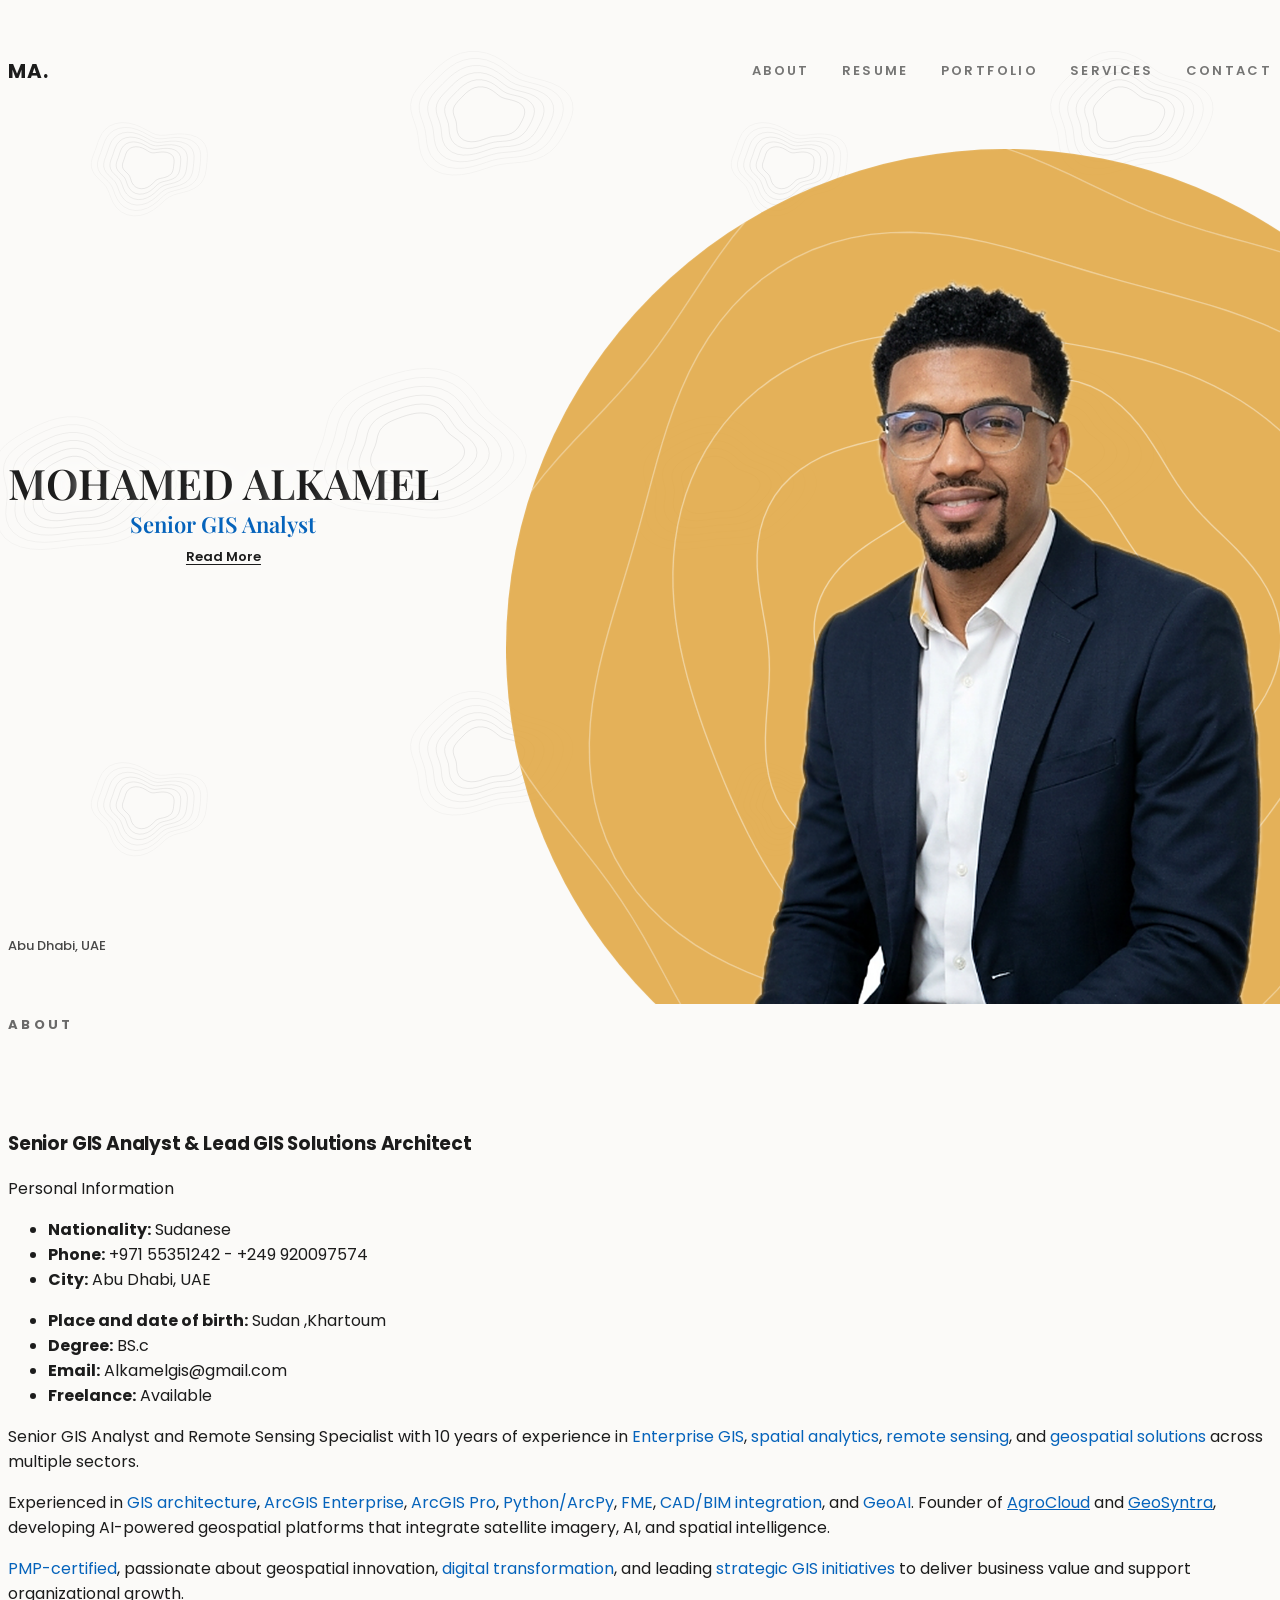
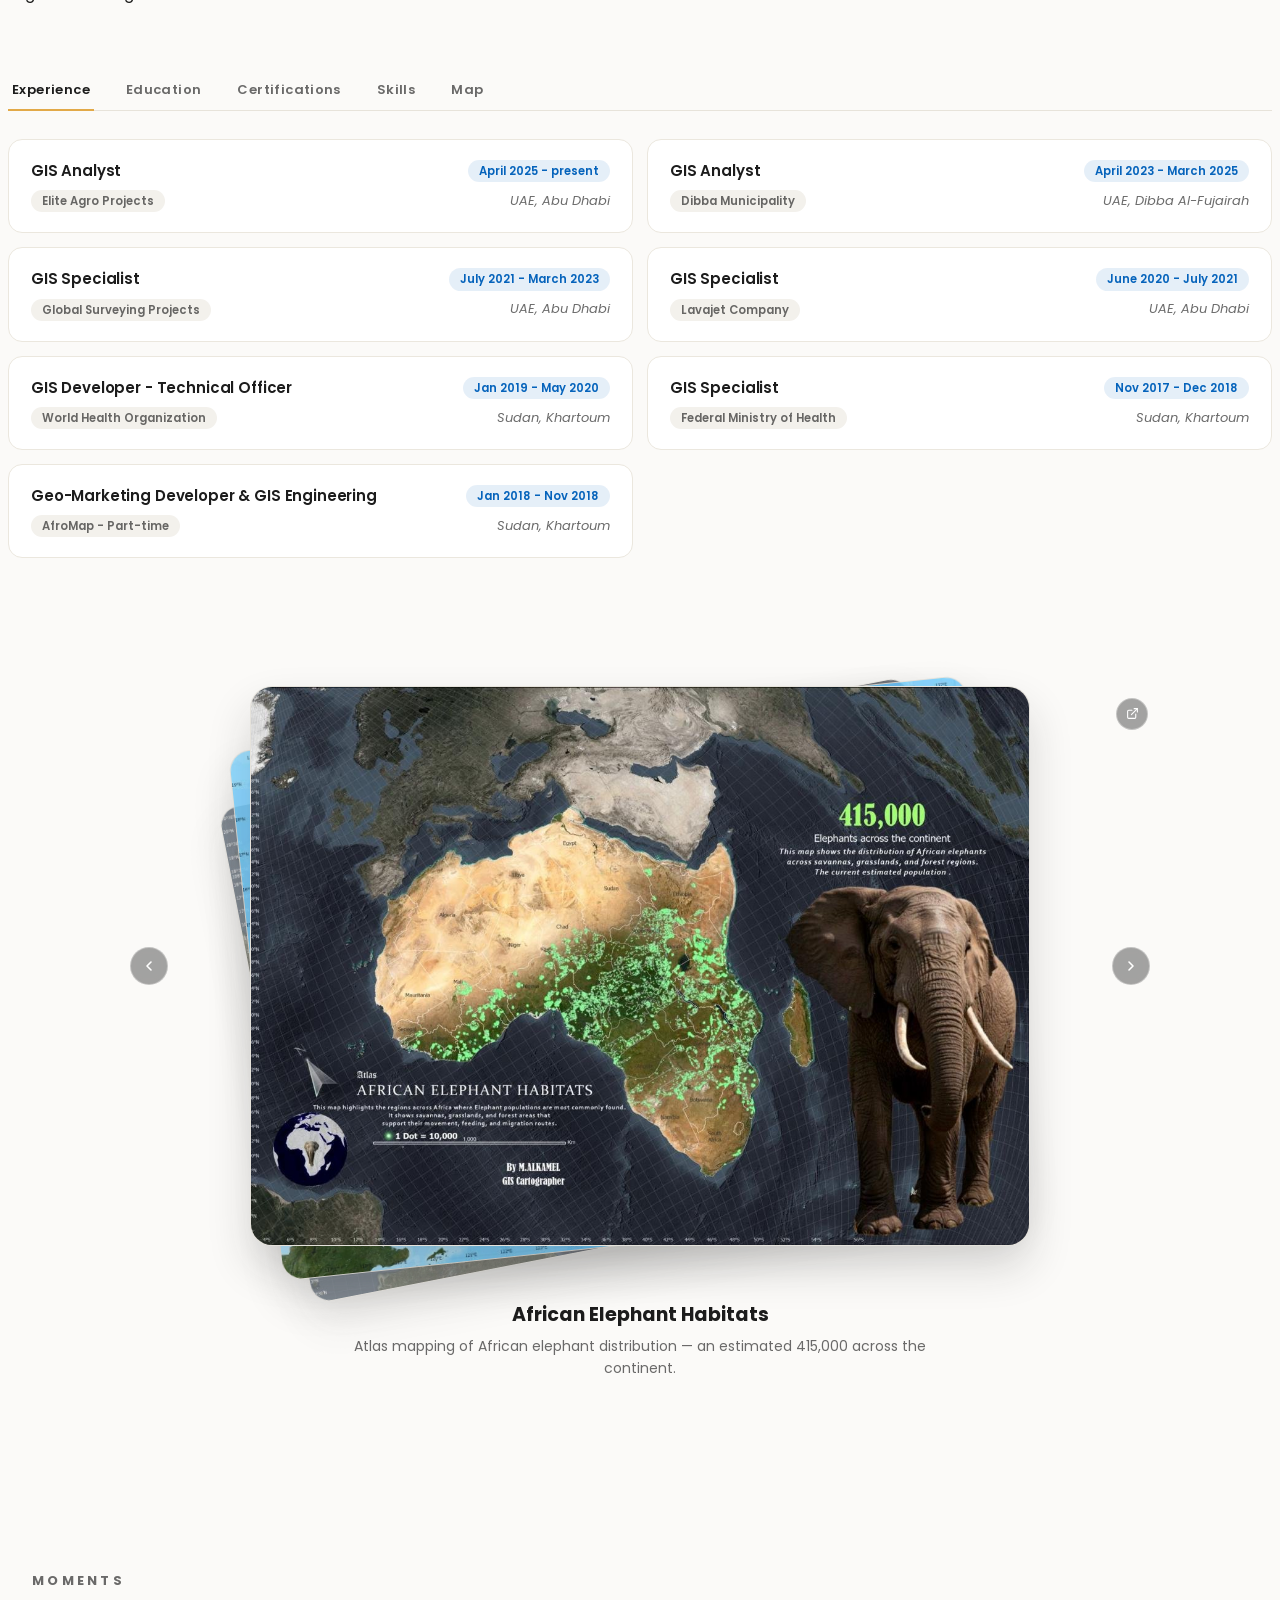
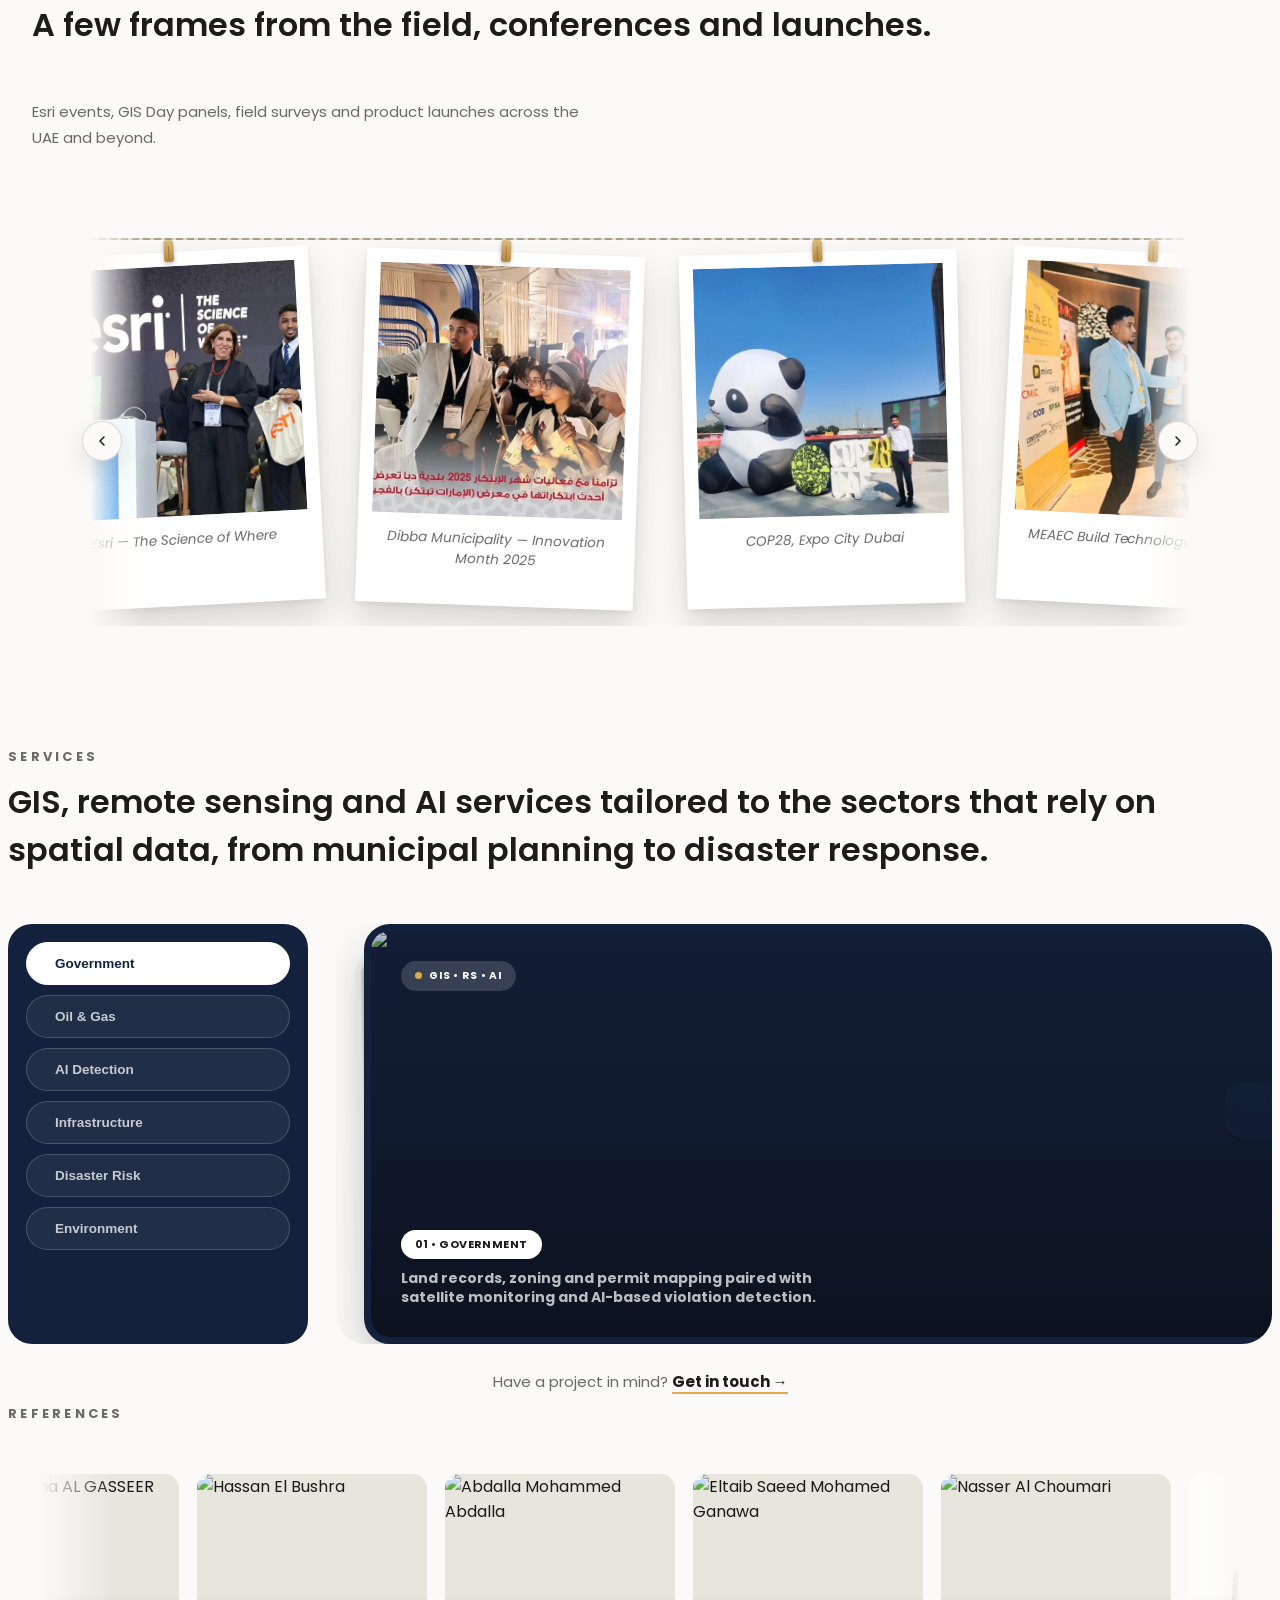
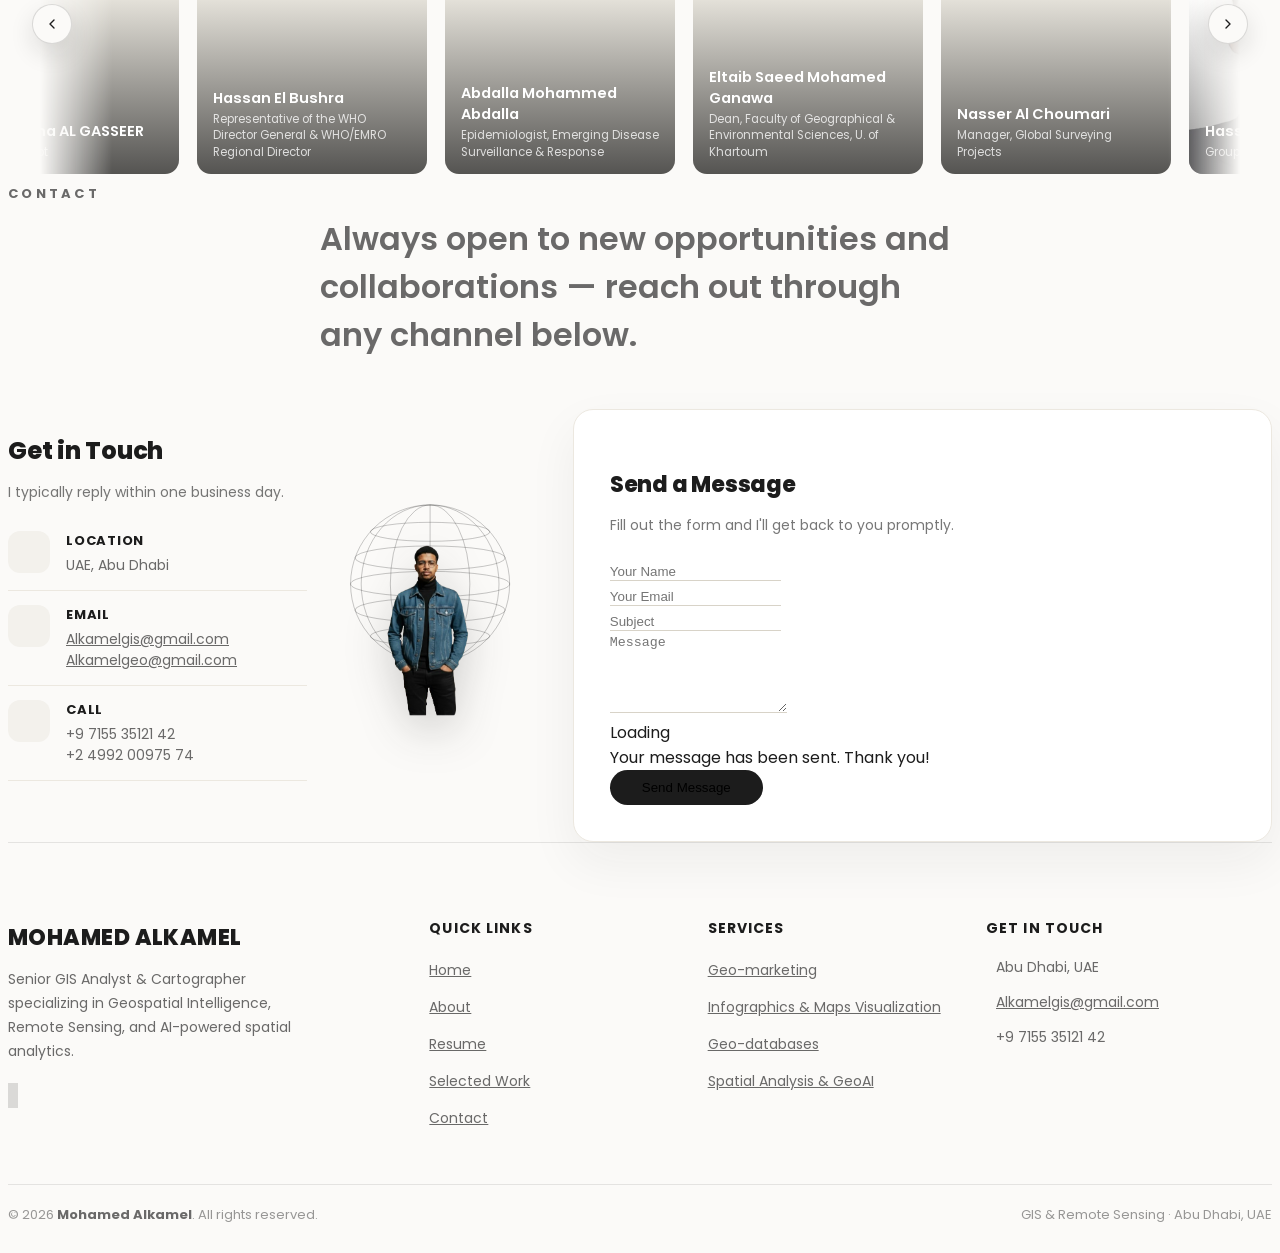
==== commit 5b0bd57b: "Rebuild the Services carousel as a real peeking-card stack Match the reference feature-carousel desi" ====
--- a/CV.html
+++ b/CV.html
@@ -459,20 +459,7 @@
           </div>
 
           <div class="svc-display">
-            <div class="svc-ghost svc-ghost-left" aria-hidden="true"></div>
-            <div class="svc-ghost svc-ghost-right" aria-hidden="true"></div>
-            <div class="svc-card icon-box svc-dark">
-              <div class="svc-card-photo">
-                <img src="https://images.unsplash.com/photo-1647964435203-36e0d18e97c7?fm=jpg&q=70&w=1200&auto=format&fit=crop" alt="" loading="lazy">
-              </div>
-              <div class="svc-card-scrim" aria-hidden="true"></div>
-              <span class="svc-badge"><span class="svc-dot"></span>GIS &bull; RS &bull; AI</span>
-              <div class="svc-card-icon"><i class="bx bx-building-house"></i></div>
-              <div class="svc-card-footer">
-                <span class="svc-chip">01 &bull; GOVERNMENT</span>
-                <p class="svc-tagline">Land records, zoning and permit mapping paired with satellite monitoring and AI-based violation detection.</p>
-              </div>
-            </div>
+            <div class="svc-stack"></div>
           </div>
         </div>
 
--- a/assets/css/minimalist-theme.css
+++ b/assets/css/minimalist-theme.css
@@ -742,48 +742,71 @@
 .svc-display {
   position: relative;
   min-height: 420px;
-}
-
-.svc-ghost {
+  padding: 0 28px;
+  overflow: hidden;
+  border-radius: 30px;
+}
+
+.svc-stack {
   position: absolute;
-  top: 16px;
-  bottom: 16px;
-  width: 86%;
-  border-radius: 24px;
-  background: #e4e0d6;
-}
-
-.svc-ghost-left {
-  left: -16px;
-  transform: rotate(-4deg);
-  opacity: 0.6;
-  z-index: 1;
-}
-
-.svc-ghost-right {
-  right: -16px;
-  left: auto;
-  transform: rotate(4deg);
-  opacity: 0.4;
-  z-index: 1;
-}
-
-.svc-card {
+  inset: 0 28px;
+}
+
+/* Every card lives in the DOM at once; only its status class changes,
+   so the stack behind the active card is made of real neighbouring
+   photos (dimmed, blurred and tilted) instead of empty placeholders. */
+.svc-display .svc-card {
   position: absolute;
   inset: 0;
-  z-index: 2;
   display: flex;
   flex-direction: column;
   justify-content: space-between;
   padding: 30px;
   overflow: hidden;
   isolation: isolate;
-  transition: opacity 0.22s ease, transform 0.22s ease;
-}
-
-.svc-card.is-fading {
+  border-radius: 26px;
+  border: 7px solid var(--mh-bg, #fbfaf8);
+  box-shadow: 0 18px 40px rgba(20, 33, 61, 0.16);
+  transition: transform 0.55s cubic-bezier(0.22, 0.61, 0.36, 1),
+    opacity 0.5s ease, filter 0.5s ease;
+}
+
+.svc-card.is-active {
+  transform: translateX(0) scale(1) rotate(0deg);
+  opacity: 1;
+  filter: none;
+  z-index: 3;
+  pointer-events: auto;
+}
+
+.svc-card.is-prev {
+  transform: translateX(-4%) scale(0.93) rotate(-1.5deg);
+  opacity: 0.5;
+  filter: grayscale(0.85) blur(1px);
+  z-index: 2;
+  pointer-events: none;
+}
+
+.svc-card.is-next {
+  transform: translateX(4%) scale(0.93) rotate(1.5deg);
+  opacity: 0.5;
+  filter: grayscale(0.85) blur(1px);
+  z-index: 2;
+  pointer-events: none;
+}
+
+.svc-card.is-hidden {
+  transform: scale(0.8);
   opacity: 0;
-  transform: scale(0.98);
+  z-index: 1;
+  pointer-events: none;
+}
+
+.svc-card:not(.is-active) .svc-badge,
+.svc-card:not(.is-active) .svc-card-icon,
+.svc-card:not(.is-active) .svc-card-footer {
+  opacity: 0;
+  transition: opacity 0.3s ease;
 }
 
 /* A real, slowly-zooming photo per service (Ken Burns effect), with a
@@ -972,6 +995,19 @@
 
   .svc-display {
     min-height: 360px;
+    padding: 0 14px;
+  }
+
+  .svc-stack {
+    inset: 0 14px;
+  }
+
+  .svc-card.is-prev {
+    transform: translateX(-3%) scale(0.92) rotate(-1deg);
+  }
+
+  .svc-card.is-next {
+    transform: translateX(3%) scale(0.92) rotate(1deg);
   }
 }
 
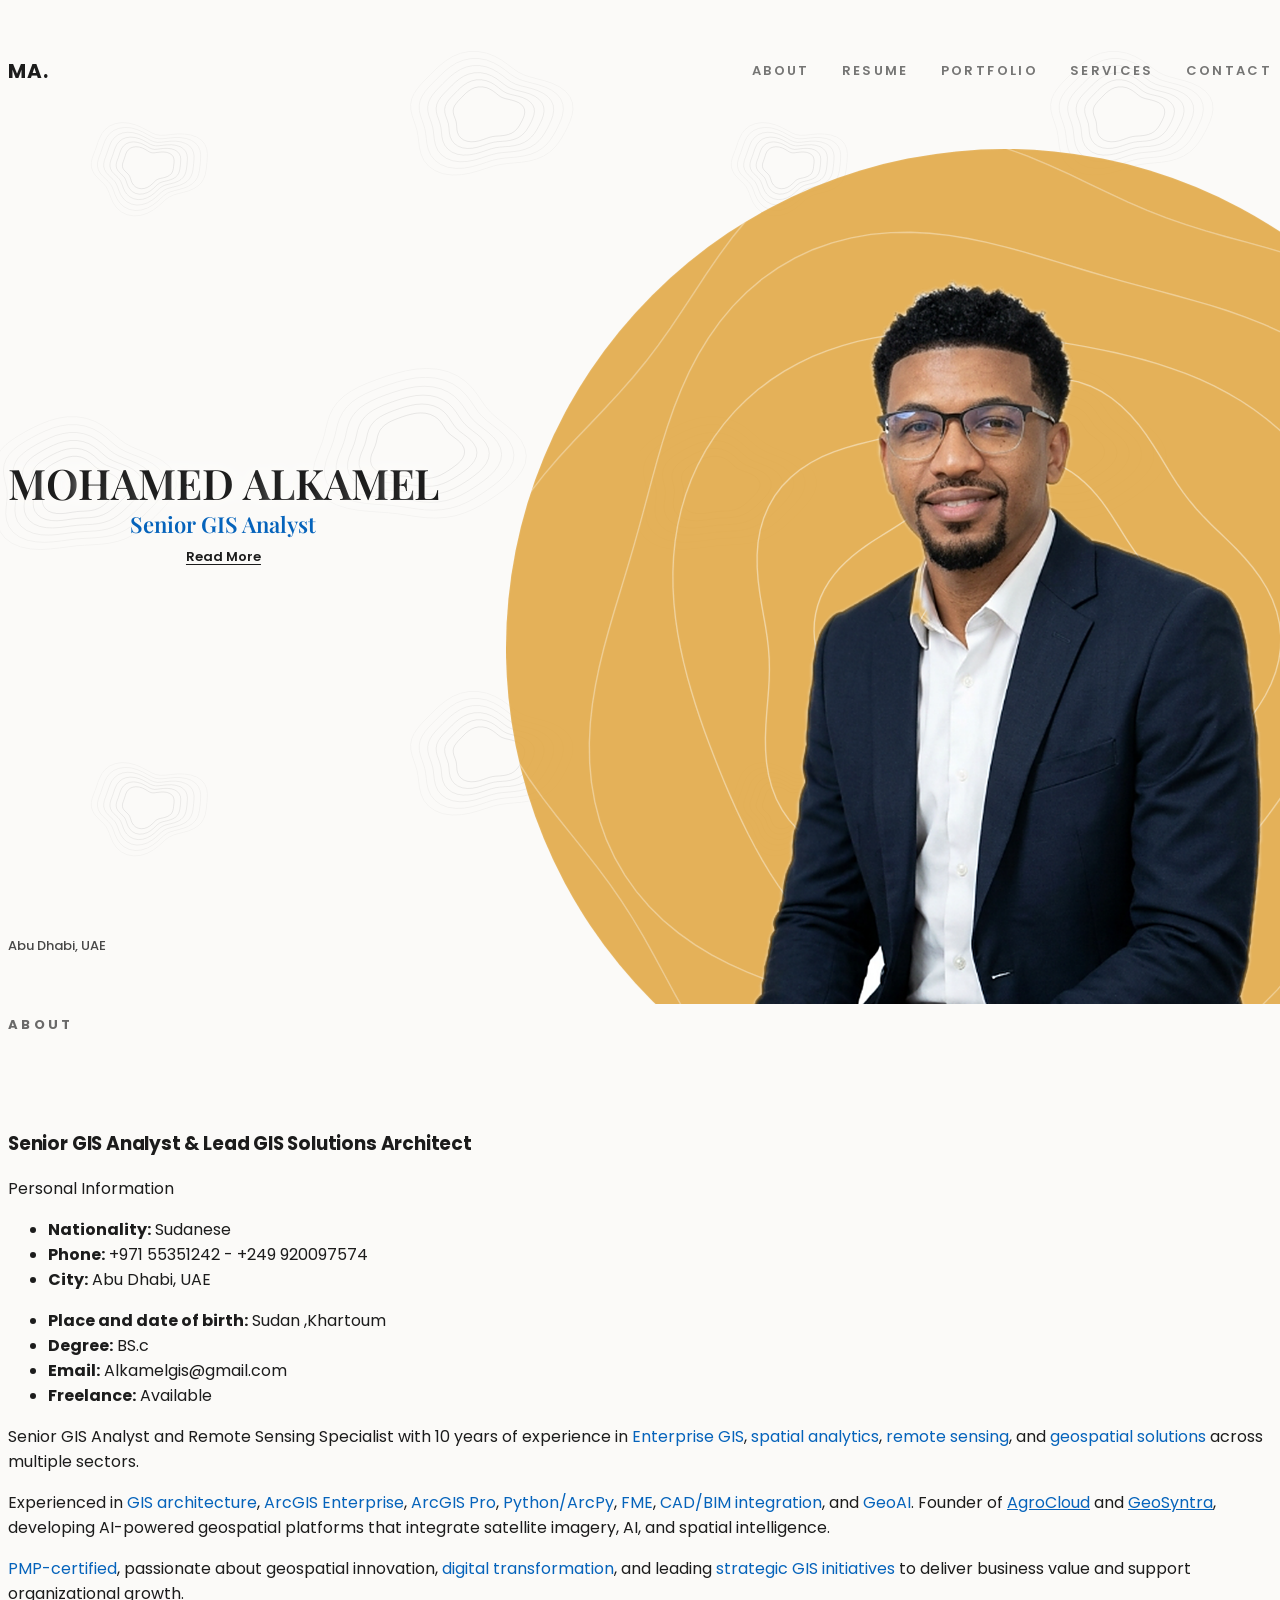
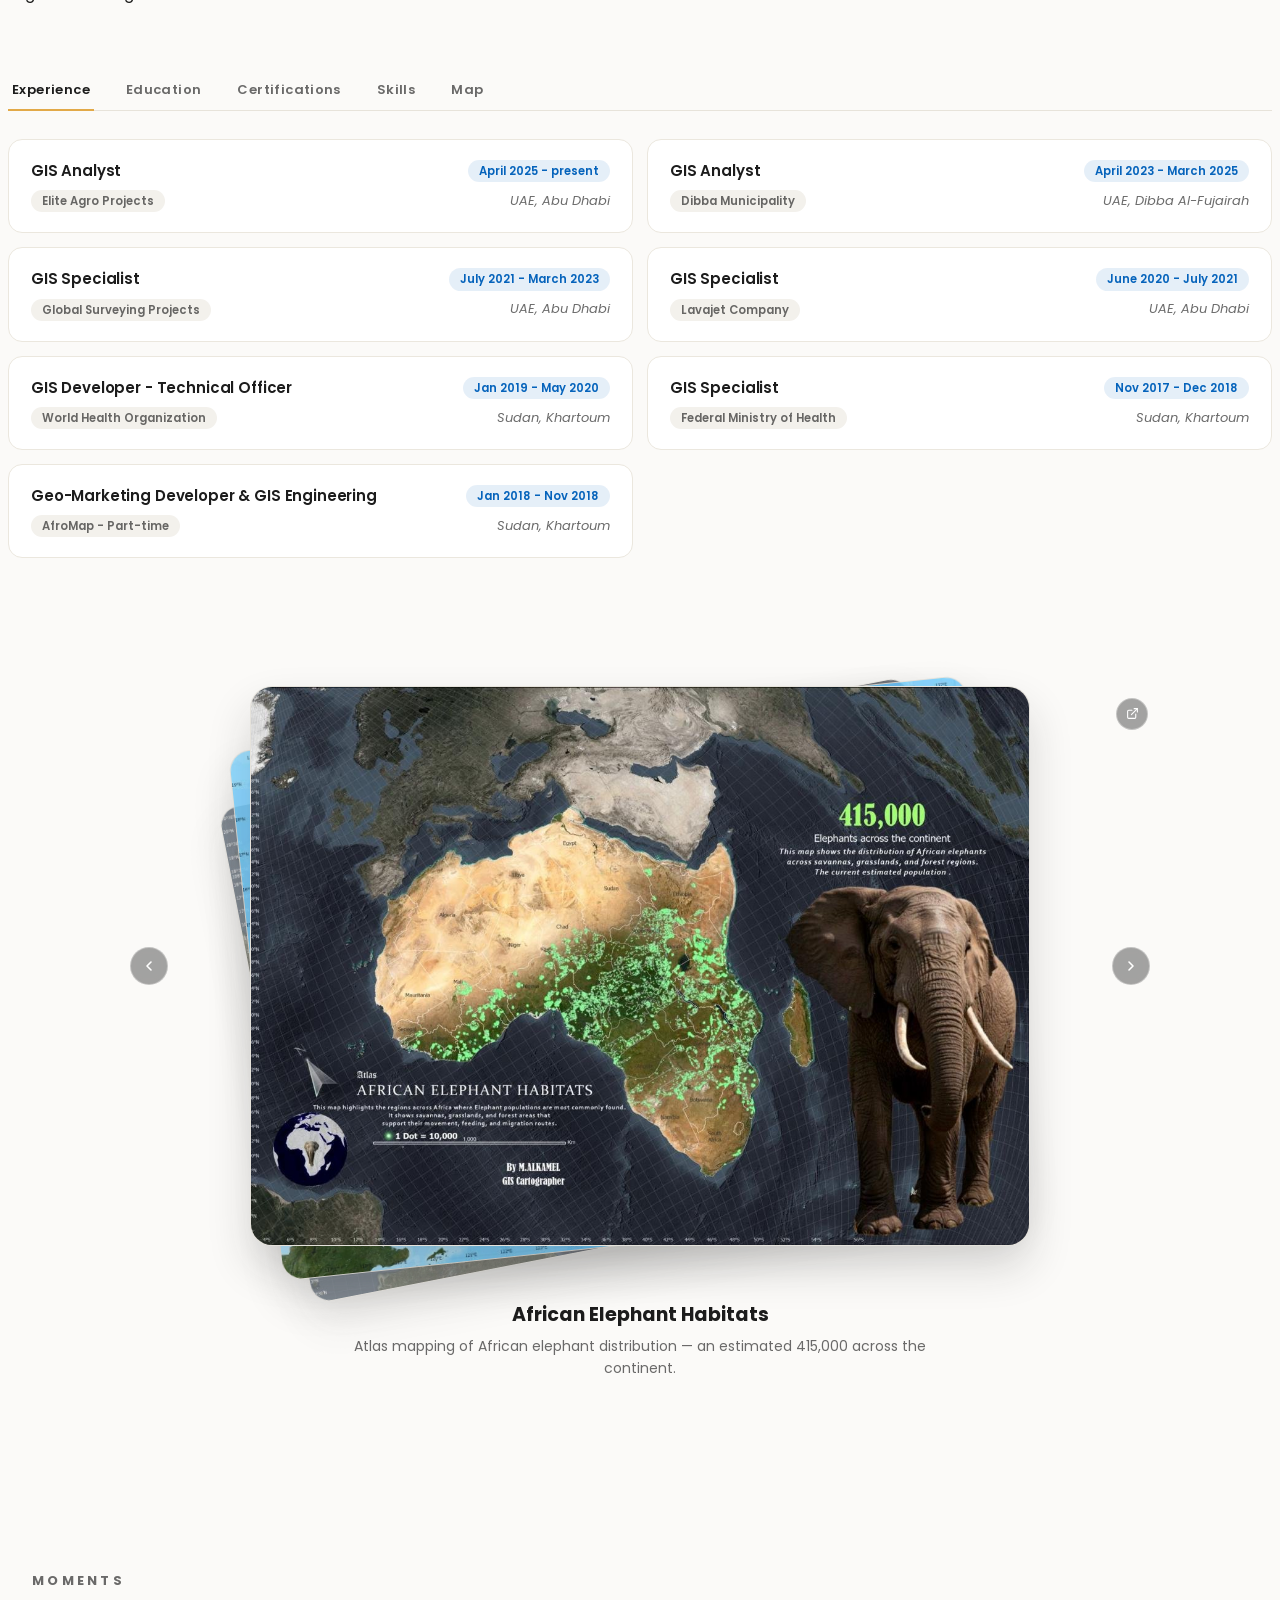
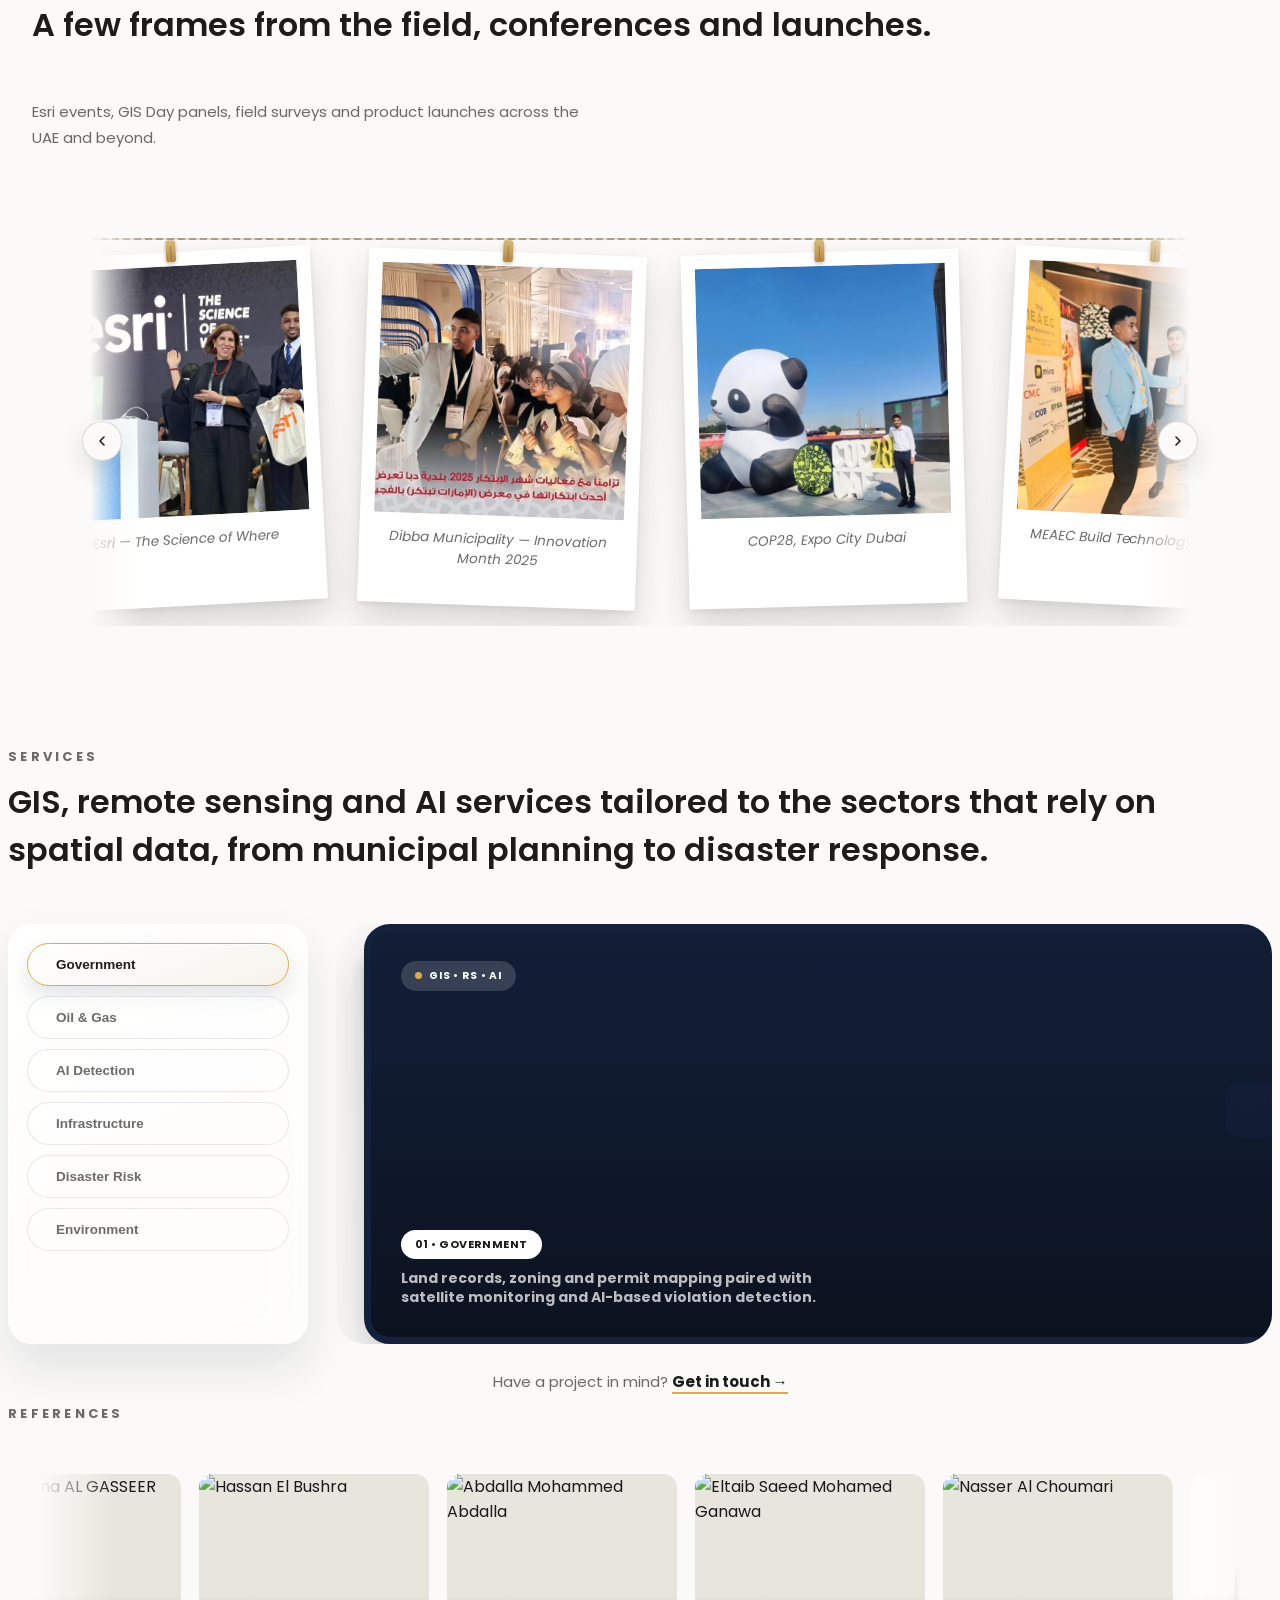
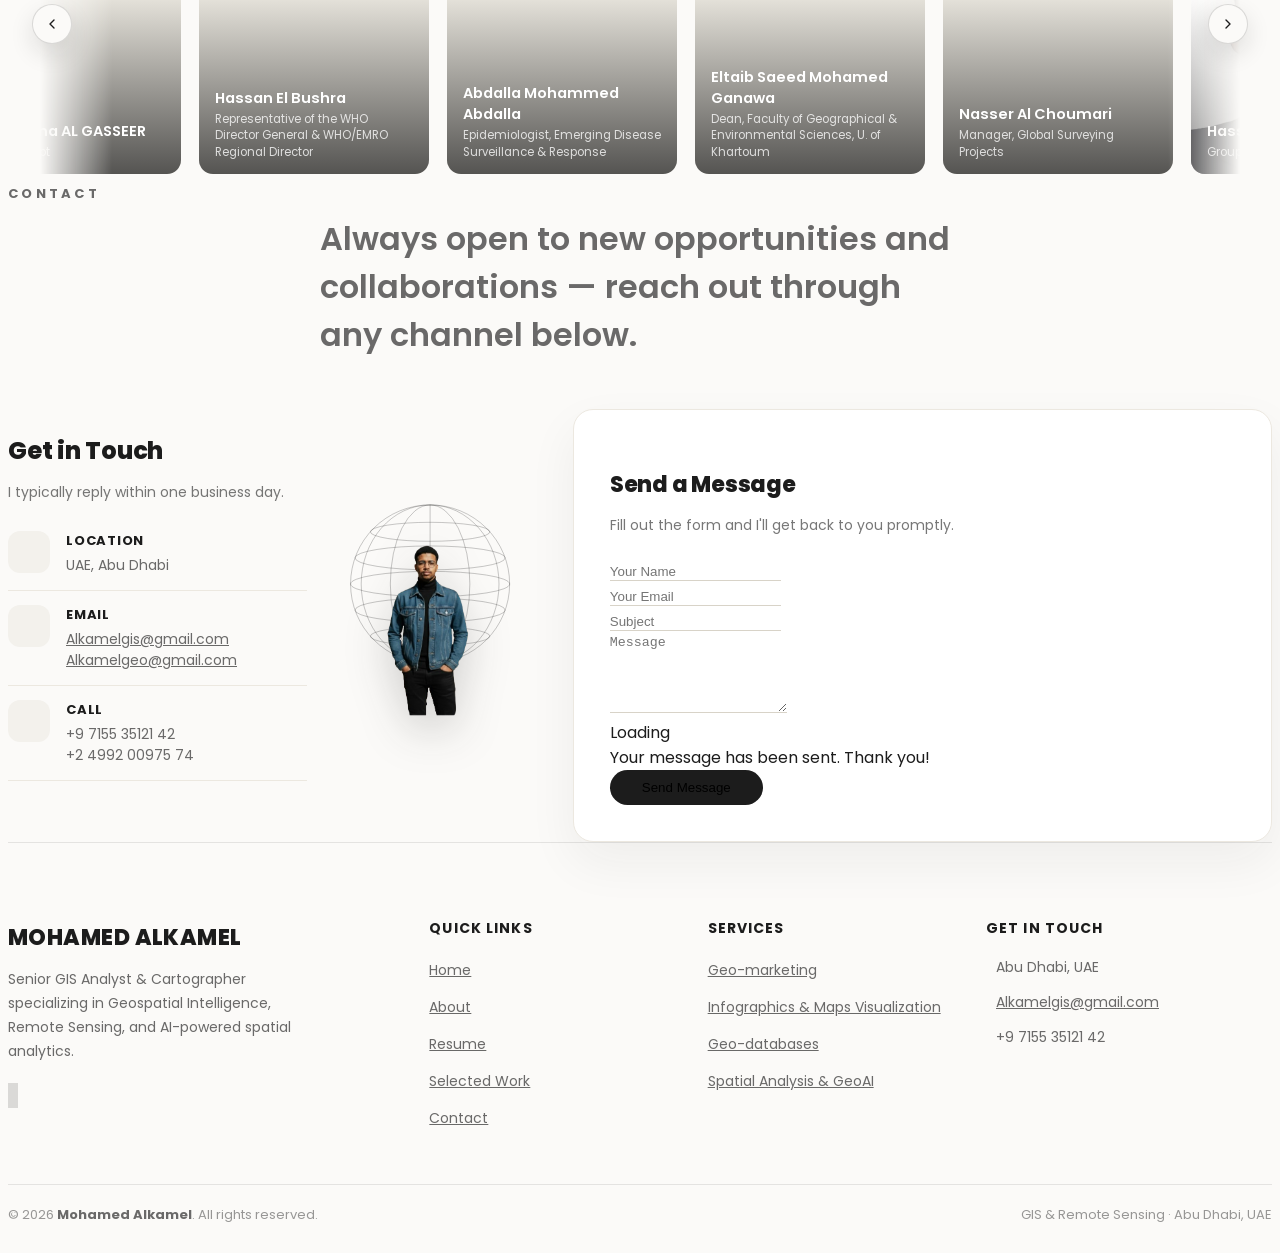
==== commit c930e688: "Replace per-sector service photos with procedural Three.js 3D icons Each of the 6 service cards now " ====
--- a/CV.html
+++ b/CV.html
@@ -430,12 +430,12 @@
         </div>
 
         <div class="svc-switcher" data-autoplay="4000" data-items='[
-          {"icon":"bx bx-building-house","tag":"Government","title":"Government & Municipalities","desc":"Land records, zoning and permit mapping paired with satellite monitoring and AI-based violation detection.","variant":"svc-dark","img":"https://images.unsplash.com/photo-1647964435203-36e0d18e97c7?fm=jpg&q=70&w=1200&auto=format&fit=crop"},
-          {"icon":"bx bx-gas-pump","tag":"Oil & Gas","title":"Oil & Gas","desc":"Pipeline and facility GIS mapping, satellite environmental monitoring, and AI models for leak detection.","variant":"svc-accent","img":"https://images.unsplash.com/photo-1517067869005-a8978defe0c5?fm=jpg&q=70&w=1200&auto=format&fit=crop"},
-          {"icon":"bx bx-brain","tag":"AI Detection","title":"AI Detection Models","desc":"Custom computer-vision models for object, change and anomaly detection on satellite and drone imagery.","variant":"svc-cream","img":"https://images.unsplash.com/photo-1762707867281-2ffc60c8bbb3?fm=jpg&q=70&w=1200&auto=format&fit=crop"},
-          {"icon":"bx bx-wrench","tag":"Infrastructure","title":"Infrastructure & Utilities","desc":"Asset and network mapping for utilities, remote-sensing inspection, and AI-driven anomaly and leak detection.","variant":"svc-dark","img":"https://images.unsplash.com/photo-1741323398831-90322fa39aa7?fm=jpg&q=70&w=1200&auto=format&fit=crop"},
-          {"icon":"bx bx-alarm-exclamation","tag":"Disaster Risk","title":"Disaster Management & Risk","desc":"Hazard mapping, real-time satellite disaster monitoring, and AI-based early-warning models.","variant":"svc-accent","img":"https://images.unsplash.com/photo-1764684994219-8347a5ab0e5e?fm=jpg&q=70&w=1200&auto=format&fit=crop"},
-          {"icon":"bx bx-leaf","tag":"Environment","title":"Environment & Agriculture","desc":"Land-use and habitat mapping, NDVI crop-health monitoring, and AI models for yield prediction.","variant":"svc-cream","img":"https://images.unsplash.com/photo-1788122290883-6587385ffb8c?fm=jpg&q=70&w=1200&auto=format&fit=crop"}
+          {"icon":"bx bx-building-house","tag":"Government","title":"Government & Municipalities","desc":"Land records, zoning and permit mapping paired with satellite monitoring and AI-based violation detection.","variant":"svc-dark"},
+          {"icon":"bx bx-gas-pump","tag":"Oil & Gas","title":"Oil & Gas","desc":"Pipeline and facility GIS mapping, satellite environmental monitoring, and AI models for leak detection.","variant":"svc-accent"},
+          {"icon":"bx bx-brain","tag":"AI Detection","title":"AI Detection Models","desc":"Custom computer-vision models for object, change and anomaly detection on satellite and drone imagery.","variant":"svc-cream"},
+          {"icon":"bx bx-wrench","tag":"Infrastructure","title":"Infrastructure & Utilities","desc":"Asset and network mapping for utilities, remote-sensing inspection, and AI-driven anomaly and leak detection.","variant":"svc-dark"},
+          {"icon":"bx bx-alarm-exclamation","tag":"Disaster Risk","title":"Disaster Management & Risk","desc":"Hazard mapping, real-time satellite disaster monitoring, and AI-based early-warning models.","variant":"svc-accent"},
+          {"icon":"bx bx-leaf","tag":"Environment","title":"Environment & Agriculture","desc":"Land-use and habitat mapping, NDVI crop-health monitoring, and AI models for yield prediction.","variant":"svc-cream"}
         ]'>
           <div class="svc-tabs">
             <button type="button" class="svc-tab is-active" data-index="0">
@@ -695,6 +695,10 @@
   <script src="assets/js/main.js"></script>
   <script src="assets/js/stack-gallery.js"></script>
   <script src="assets/js/services-switcher.js"></script>
+  <script type="importmap">
+    { "imports": { "three": "https://unpkg.com/three@latest/build/three.module.js" } }
+  </script>
+  <script type="module" src="assets/js/services-3d.js"></script>
   <script src="assets/js/moments-gallery.js"></script>
   <script src="assets/js/references-marquee.js"></script>
   <script src="assets/js/hero-rotator.js"></script>
--- a/assets/css/minimalist-theme.css
+++ b/assets/css/minimalist-theme.css
@@ -699,29 +699,60 @@
   align-items: stretch;
 }
 
+/* A luxury frosted-glass panel: translucent white with a soft blur and
+   a bright inner edge, instead of a flat navy block. */
 .svc-tabs {
+  position: relative;
   display: flex;
   flex-direction: column;
   gap: 10px;
-  background: #14213d;
+  background: linear-gradient(
+    160deg,
+    rgba(255, 255, 255, 0.82),
+    rgba(255, 255, 255, 0.5)
+  );
+  -webkit-backdrop-filter: blur(22px) saturate(180%);
+  backdrop-filter: blur(22px) saturate(180%);
+  border: 1px solid rgba(255, 255, 255, 0.7);
   border-radius: 24px;
   padding: 18px;
+  box-shadow: 0 24px 48px rgba(20, 33, 61, 0.1),
+    inset 0 1px 0 rgba(255, 255, 255, 0.9);
+  overflow: hidden;
+}
+
+/* A faint diagonal sheen across the glass for the "glossy" look. */
+.svc-tabs::before {
+  content: "";
+  position: absolute;
+  inset: 0;
+  z-index: 0;
+  background: linear-gradient(
+    115deg,
+    rgba(255, 255, 255, 0.55) 0%,
+    rgba(255, 255, 255, 0) 32%,
+    rgba(255, 255, 255, 0) 68%,
+    rgba(255, 255, 255, 0.35) 100%
+  );
+  pointer-events: none;
 }
 
 .svc-tab {
+  position: relative;
+  z-index: 1;
   display: flex;
   align-items: center;
   gap: 10px;
   padding: 13px 18px;
-  border: 1px solid rgba(255, 255, 255, 0.18);
+  border: 1px solid rgba(20, 33, 61, 0.1);
   border-radius: 999px;
-  background: rgba(255, 255, 255, 0.06);
-  color: rgba(255, 255, 255, 0.75);
+  background: rgba(255, 255, 255, 0.4);
+  color: var(--mh-ink-soft, rgba(28, 28, 28, 0.65));
   font-size: 13.5px;
   font-weight: 600;
   text-align: left;
   cursor: pointer;
-  transition: background 0.25s, color 0.25s, border-color 0.25s;
+  transition: background 0.25s, color 0.25s, border-color 0.25s, box-shadow 0.25s;
 }
 
 .svc-tab i {
@@ -729,14 +760,17 @@
 }
 
 .svc-tab:hover {
-  border-color: rgba(255, 255, 255, 0.4);
-  color: #fff;
+  border-color: rgba(20, 33, 61, 0.28);
+  background: rgba(255, 255, 255, 0.65);
+  color: var(--mh-ink, #1c1c1c);
 }
 
 .svc-tab.is-active {
-  background: #fff;
-  border-color: #fff;
-  color: #14213d;
+  background: linear-gradient(160deg, #ffffff, #f6f3ec);
+  border-color: var(--mh-amber, #e2a948);
+  color: var(--mh-ink, #1c1c1c);
+  box-shadow: 0 10px 22px rgba(20, 33, 61, 0.12),
+    inset 0 1px 0 rgba(255, 255, 255, 0.9);
 }
 
 .svc-display {
@@ -809,33 +843,21 @@
   transition: opacity 0.3s ease;
 }
 
-/* A real, slowly-zooming photo per service (Ken Burns effect), with a
-   dark scrim underneath the text so it stays legible on any image. */
+/* Hosts the live 3D icon (a <canvas>, moved here by services-3d.js when
+   this card becomes active). The card's own navy/amber/cream variant
+   colour shows through behind it, since the renderer clears to
+   transparent — that's the fallback look if WebGL isn't available. */
 .svc-card-photo {
   position: absolute;
   inset: 0;
   z-index: 0;
   overflow: hidden;
-  background: rgba(20, 33, 61, 0.4);
-}
-
-.svc-card-photo img {
+}
+
+.svc-card-photo canvas {
+  display: block;
   width: 100%;
   height: 100%;
-  object-fit: cover;
-  display: block;
-  font-size: 0;
-  color: transparent;
-  animation: svcKenBurns 9s ease-in-out infinite alternate;
-}
-
-@keyframes svcKenBurns {
-  from {
-    transform: scale(1);
-  }
-  to {
-    transform: scale(1.12);
-  }
 }
 
 .svc-card-scrim {
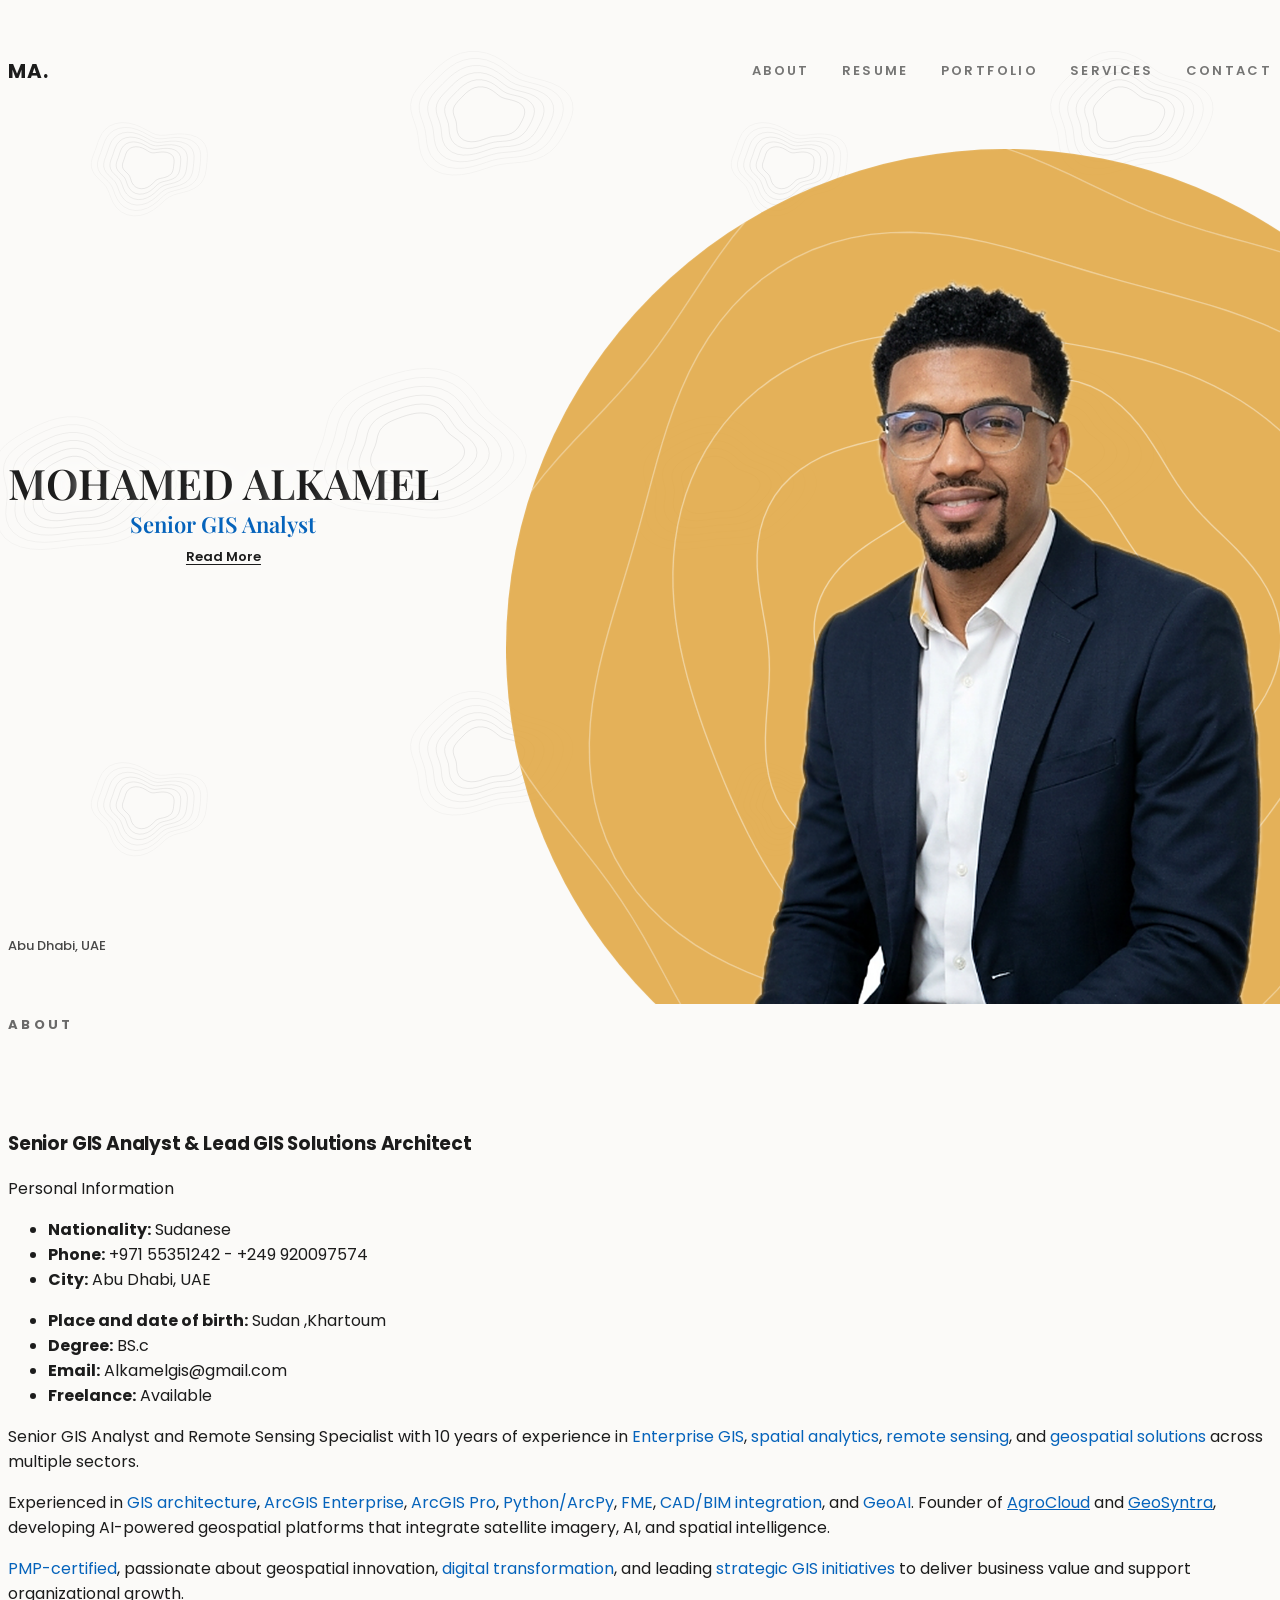
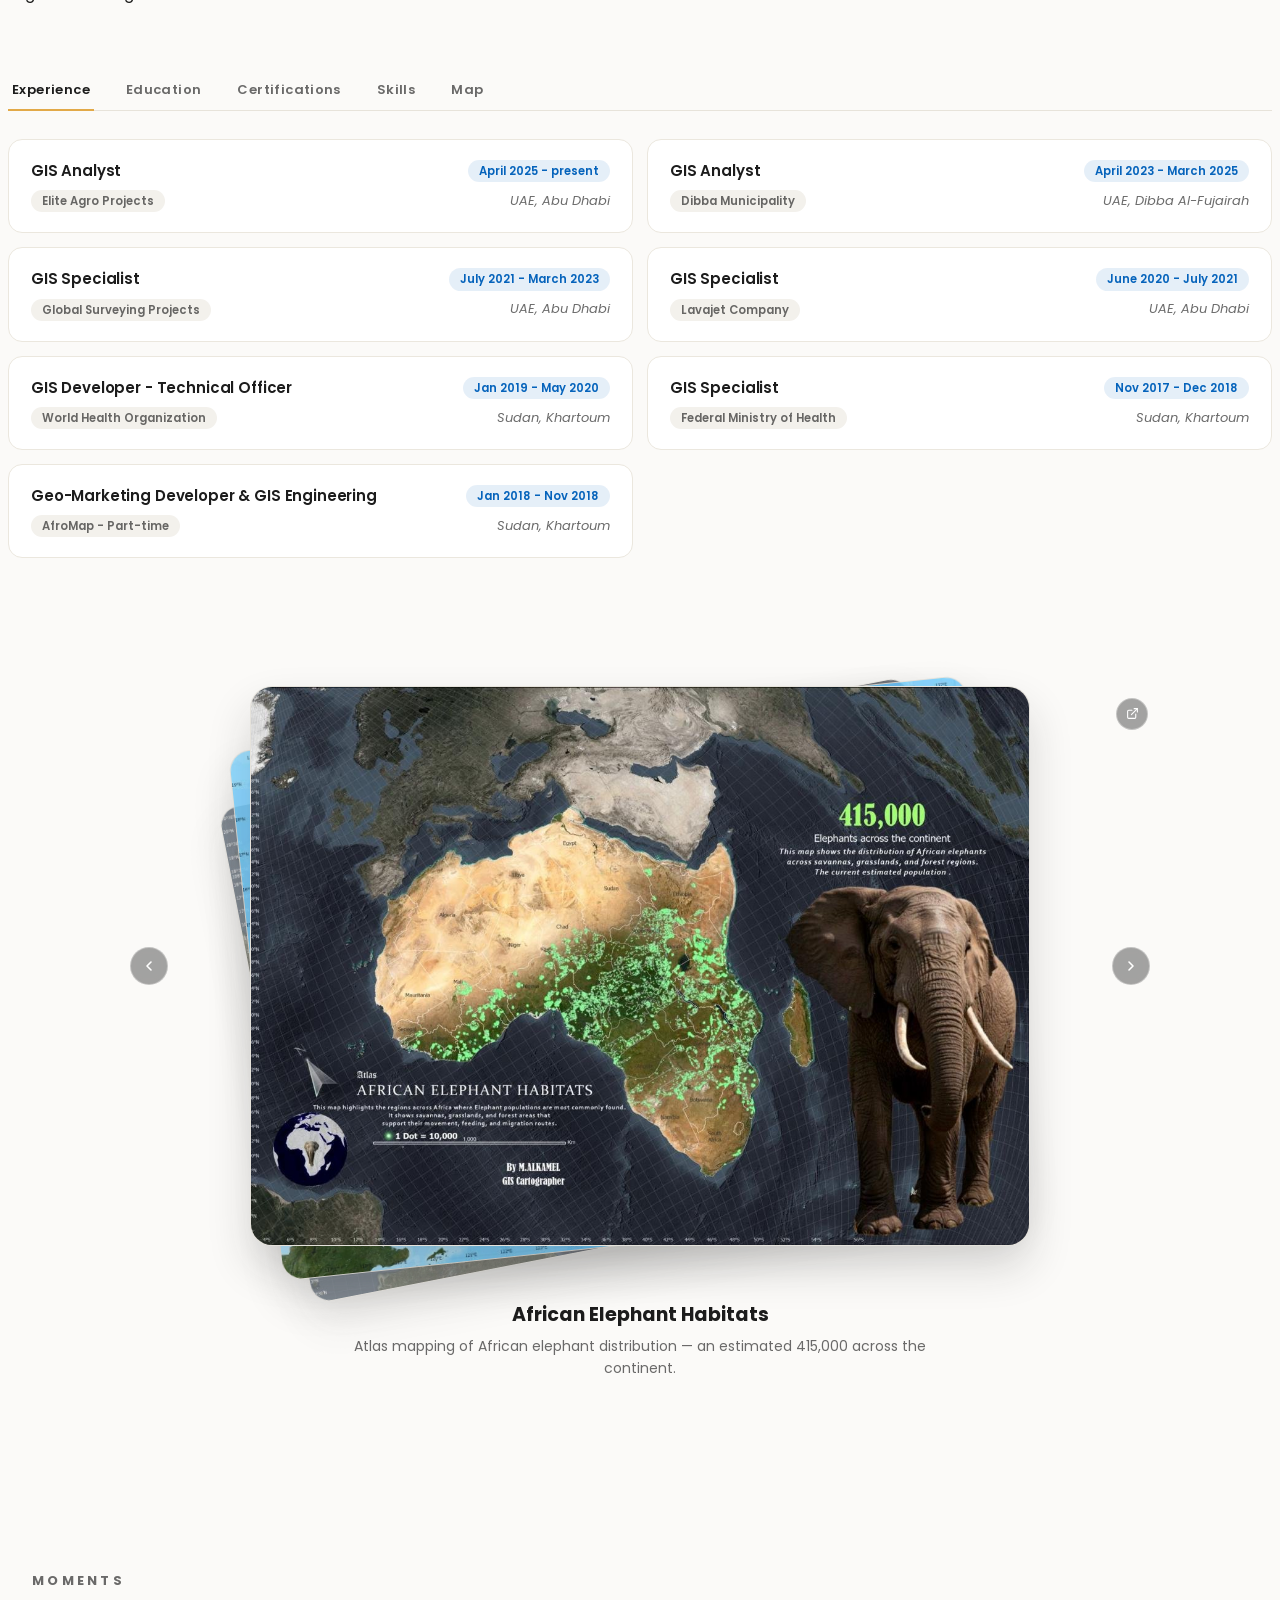
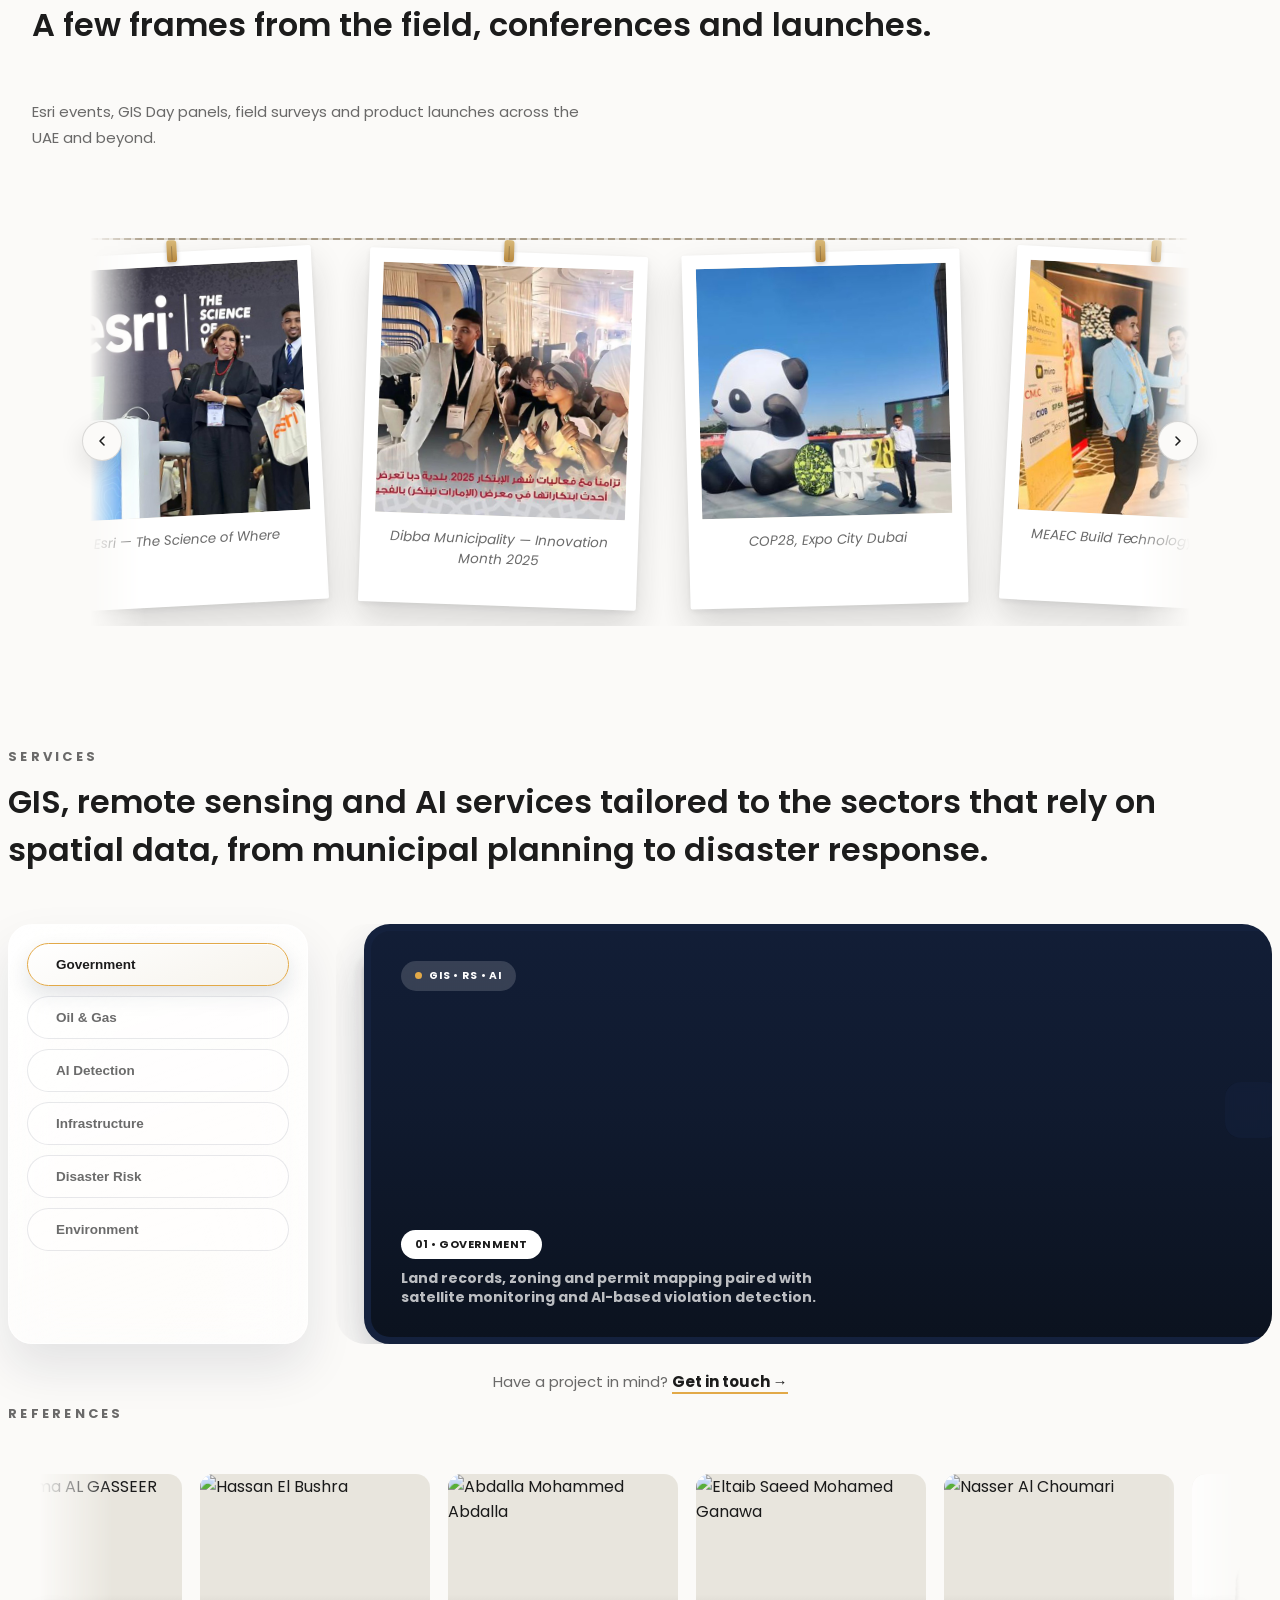
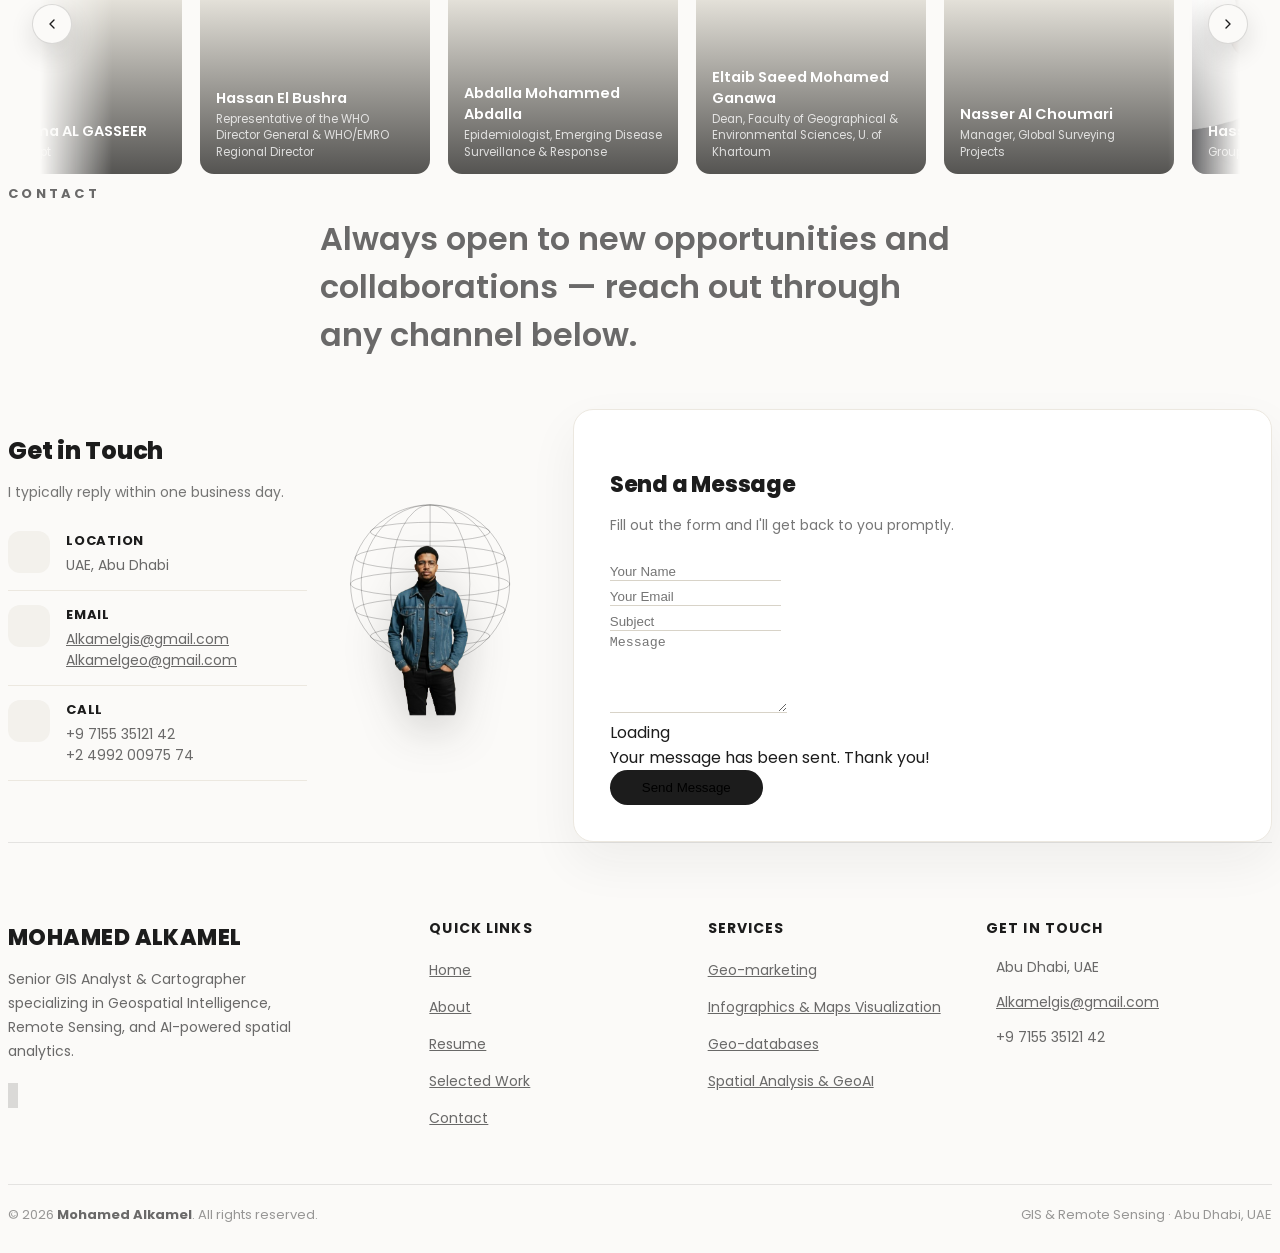
==== commit b26a638a: "Load three.js from jsdelivr instead of unpkg unpkg.com's certificate isn't trusted on the user's mac" ====
--- a/CV.html
+++ b/CV.html
@@ -696,7 +696,7 @@
   <script src="assets/js/stack-gallery.js"></script>
   <script src="assets/js/services-switcher.js"></script>
   <script type="importmap">
-    { "imports": { "three": "https://unpkg.com/three@latest/build/three.module.js" } }
+    { "imports": { "three": "https://cdn.jsdelivr.net/npm/three@0.170.0/build/three.module.js" } }
   </script>
   <script type="module" src="assets/js/services-3d.js"></script>
   <script src="assets/js/moments-gallery.js"></script>
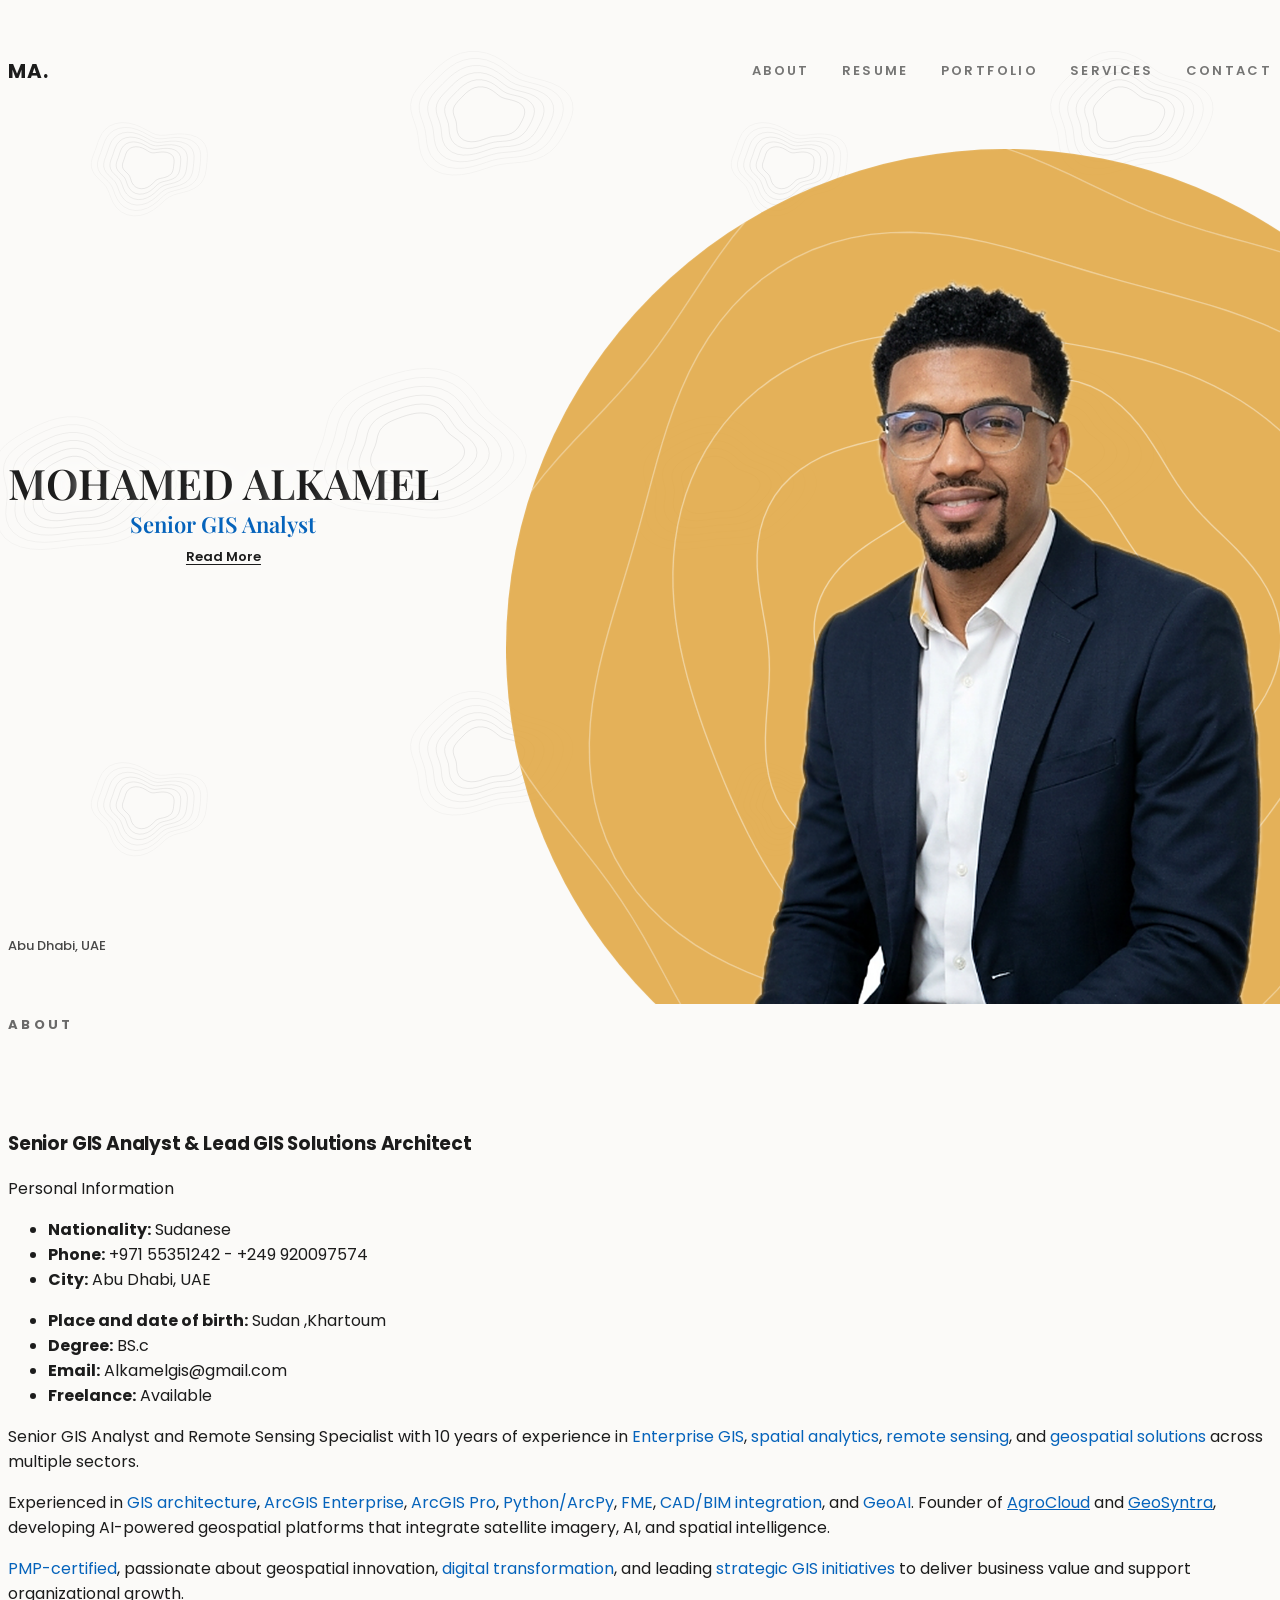
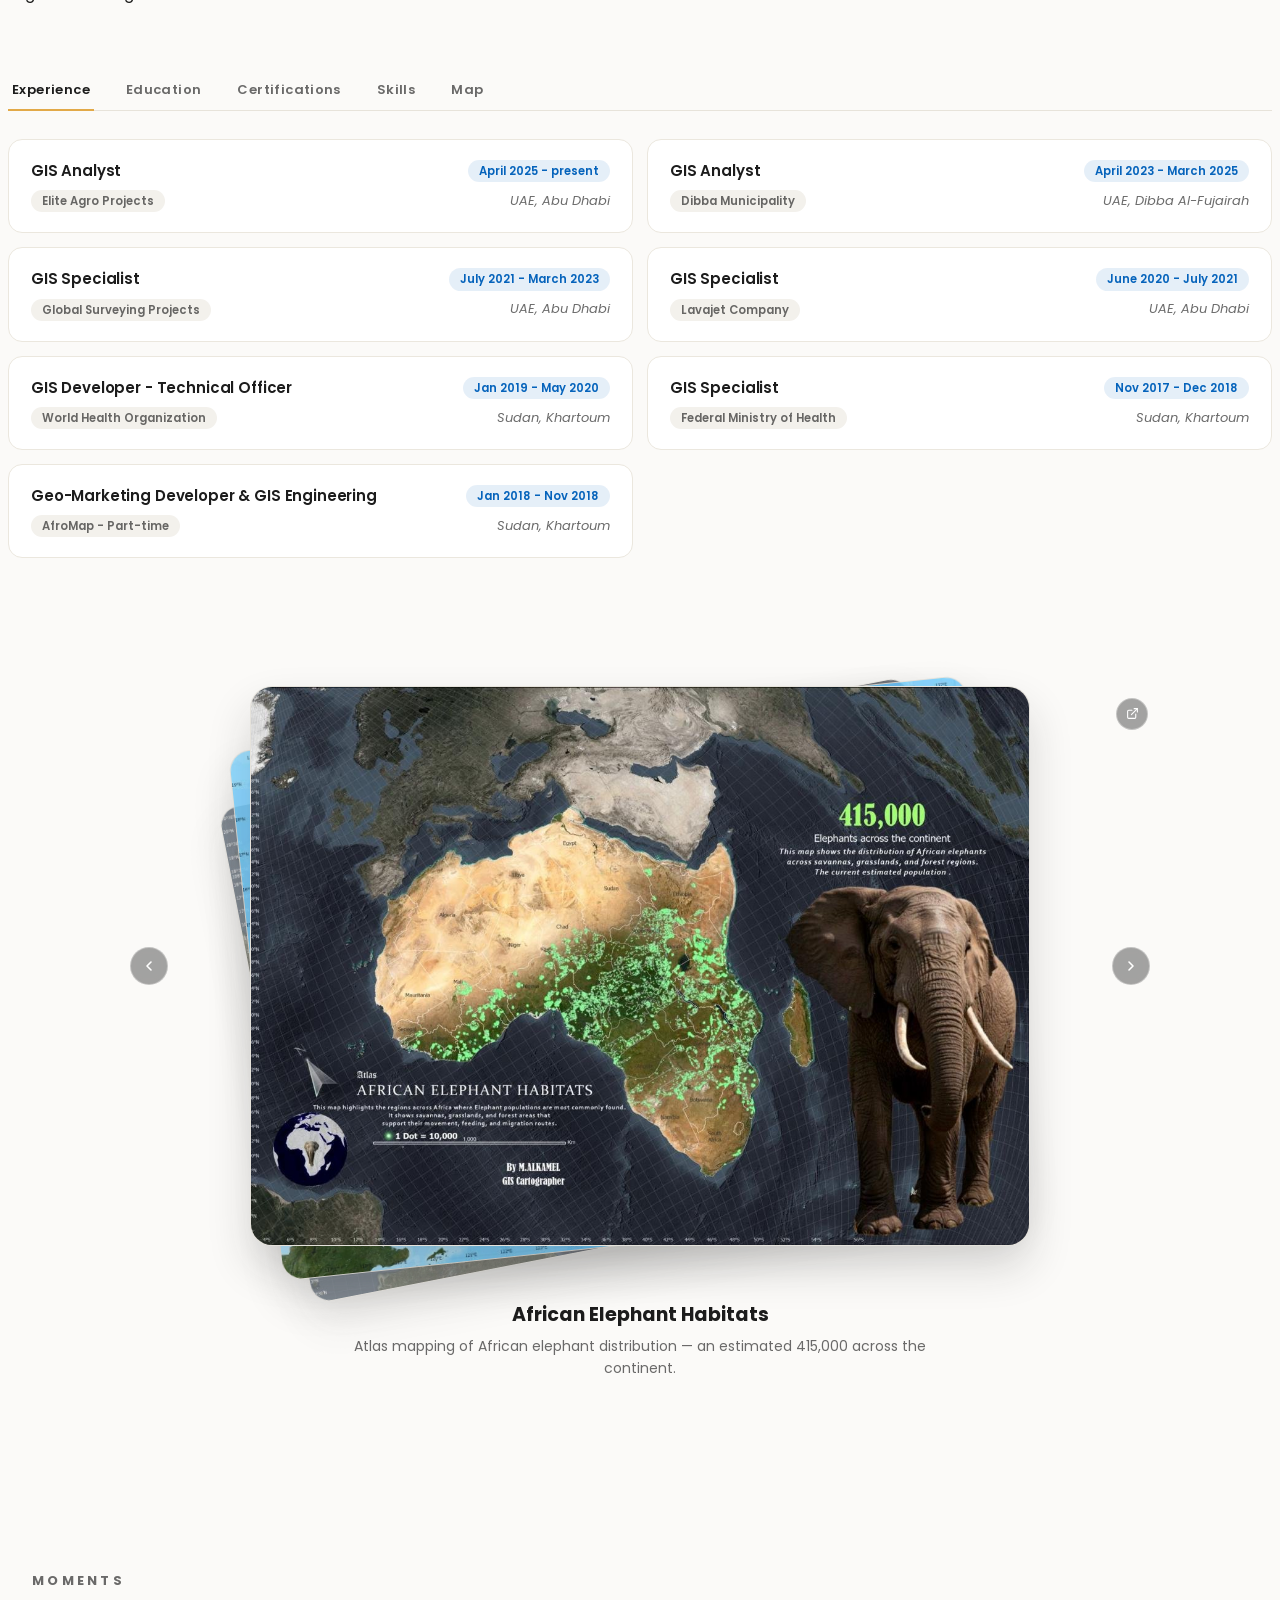
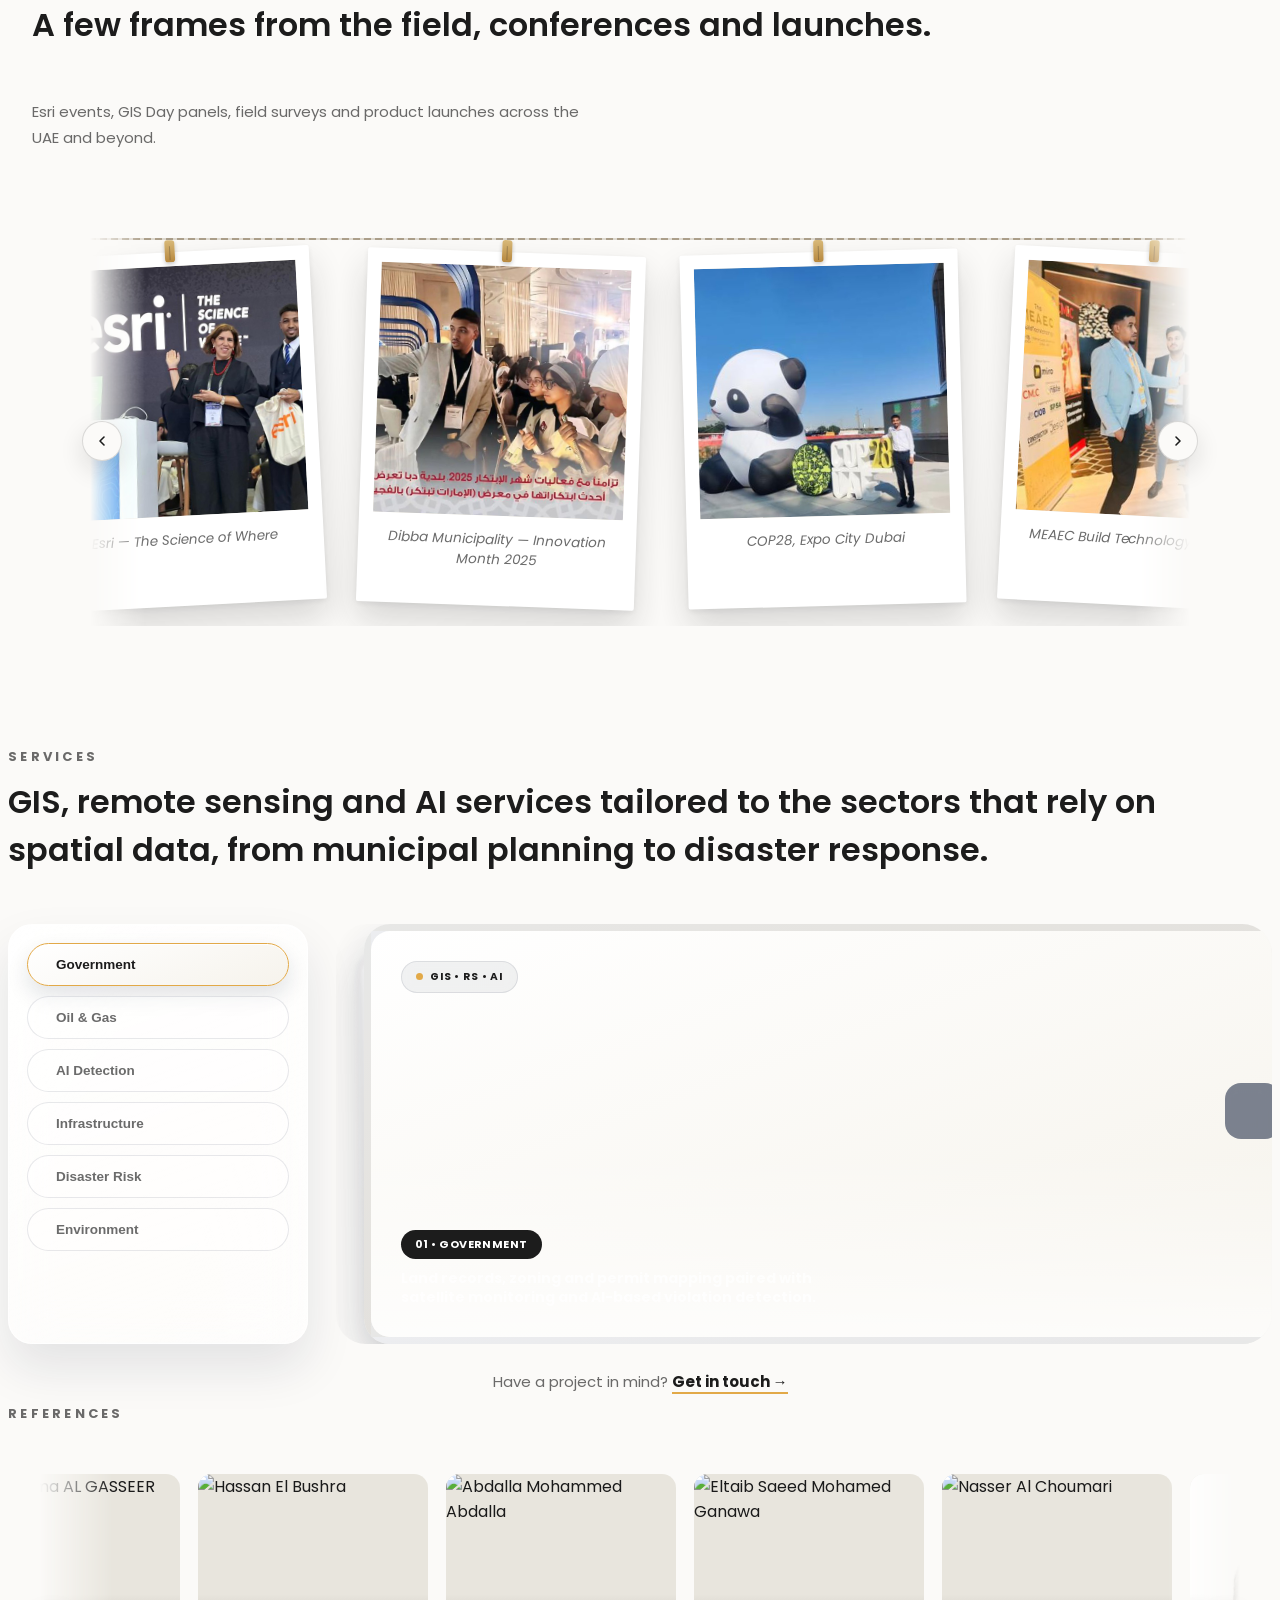
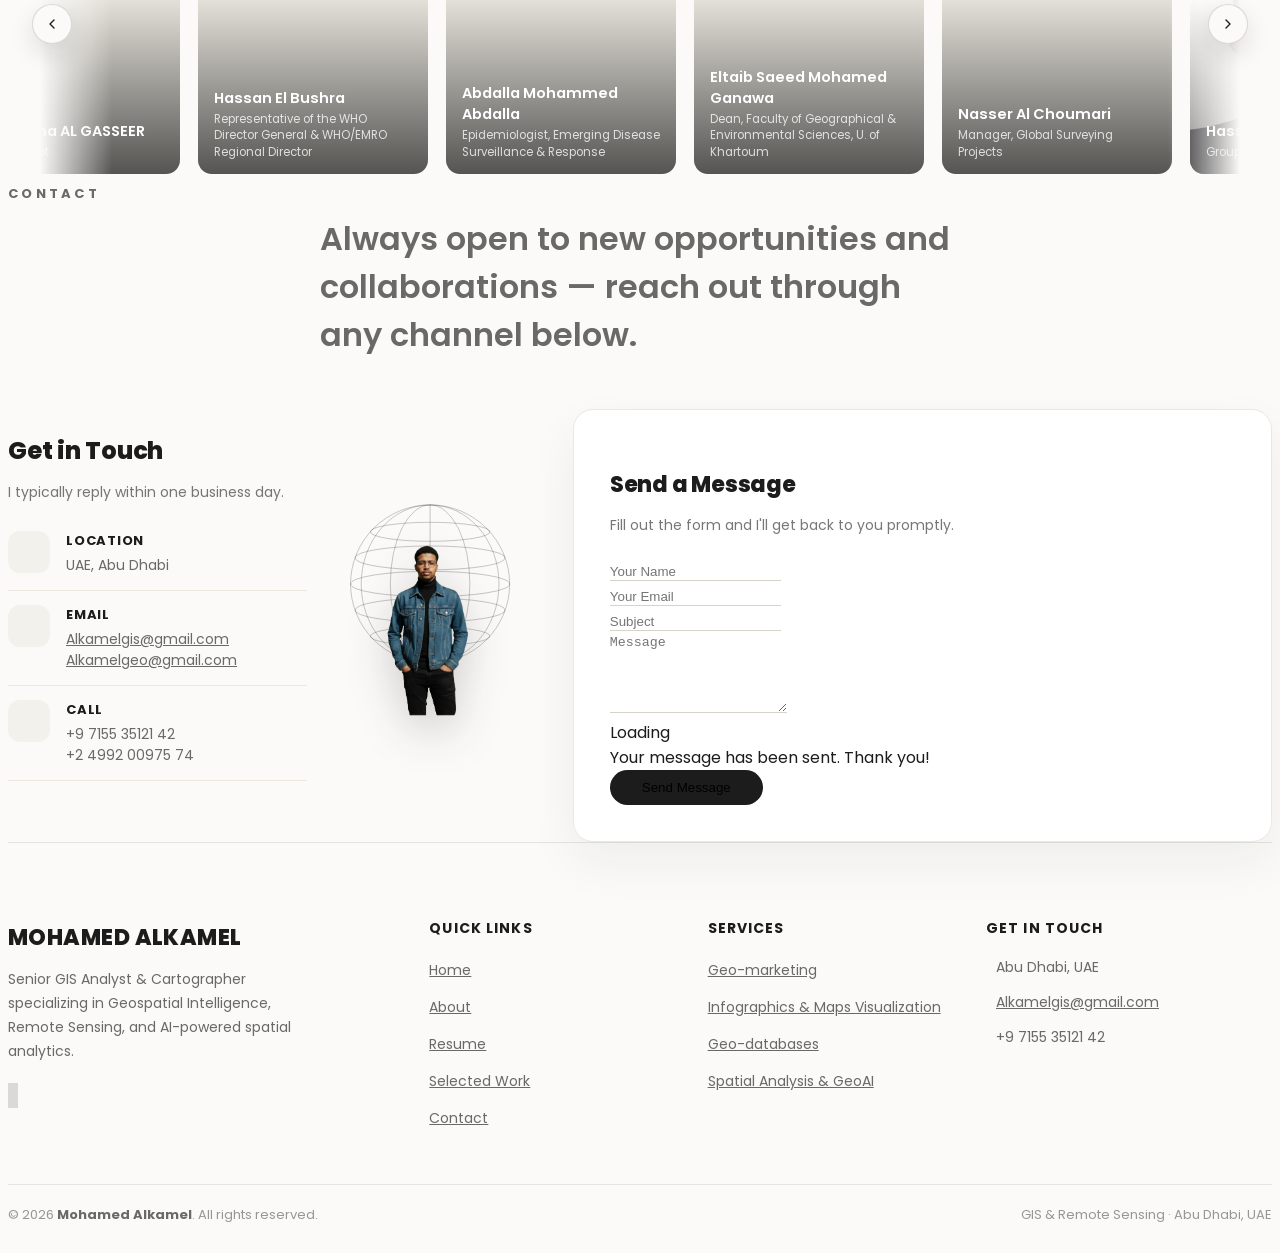
==== commit 628ae6ff: "Fix map CDN host and strip its card frame Leaflet was loading from unpkg.com, same untrusted-cert ho" ====
--- a/CV.html
+++ b/CV.html
@@ -24,7 +24,7 @@
   <link href="assets/vendor/boxicons/css/boxicons.min.css" rel="stylesheet">
   <link href="assets/vendor/glightbox/css/glightbox.min.css" rel="stylesheet">
   <link href="assets/vendor/swiper/swiper-bundle.min.css" rel="stylesheet">
-  <link href="https://unpkg.com/leaflet@1.9.4/dist/leaflet.css" rel="stylesheet">
+  <link href="https://cdn.jsdelivr.net/npm/leaflet@1.9.4/dist/leaflet.css" rel="stylesheet">
 
   <!-- Template Main CSS File -->
   <link href="assets/css/style.css" rel="stylesheet">
@@ -703,7 +703,7 @@
   <script src="assets/js/references-marquee.js"></script>
   <script src="assets/js/hero-rotator.js"></script>
   <script src="assets/js/resume-tabs.js"></script>
-  <script src="https://unpkg.com/leaflet@1.9.4/dist/leaflet.js"></script>
+  <script src="https://cdn.jsdelivr.net/npm/leaflet@1.9.4/dist/leaflet.js"></script>
   <script src="assets/js/resume-map.js"></script>
 
 </body>
--- a/assets/css/minimalist-theme.css
+++ b/assets/css/minimalist-theme.css
@@ -317,8 +317,18 @@
   grid-column: 1 / -1;
 }
 
-.res-card-map {
-  padding: 10px;
+/* The map isn't a boxed "card" like the others — no white fill,
+   border or hover lift, so it reads as part of the page itself. */
+.res-card.res-card-map {
+  padding: 0;
+  background: none;
+  border: none;
+}
+
+.res-card.res-card-map:hover {
+  border-color: transparent;
+  transform: none;
+  box-shadow: none;
 }
 
 .res-map {
@@ -836,6 +846,15 @@
   pointer-events: none;
 }
 
+/* The card is just a frame for the live 3D model now — no navy/amber/
+   cream fill behind it, on any of the three variants. */
+.svc-display .svc-card.svc-dark,
+.svc-display .svc-card.svc-accent,
+.svc-display .svc-card.svc-cream {
+  background: linear-gradient(160deg, #ffffff, #f5f2ea);
+  border-color: rgba(20, 33, 61, 0.08);
+}
+
 .svc-card:not(.is-active) .svc-badge,
 .svc-card:not(.is-active) .svc-card-icon,
 .svc-card:not(.is-active) .svc-card-footer {
@@ -864,11 +883,12 @@
   position: absolute;
   inset: 0;
   z-index: 1;
+  /* Just a soft lift for the footer text now that the card itself is
+     light (no photo behind it left to darken). */
   background: linear-gradient(
     180deg,
-    rgba(10, 16, 26, 0.2) 0%,
-    rgba(10, 16, 26, 0.42) 45%,
-    rgba(10, 16, 26, 0.86) 100%
+    rgba(255, 255, 255, 0) 55%,
+    rgba(255, 255, 255, 0.75) 100%
   );
 }
 
@@ -886,9 +906,10 @@
   gap: 7px;
   padding: 7px 14px;
   border-radius: 999px;
-  background: rgba(255, 255, 255, 0.16);
+  background: rgba(20, 33, 61, 0.06);
+  border: 1px solid rgba(20, 33, 61, 0.1);
   backdrop-filter: blur(6px);
-  color: #fff;
+  color: var(--mh-ink, #1c1c1c);
   font-size: 10.5px;
   font-weight: 700;
   letter-spacing: 0.08em;
@@ -939,15 +960,6 @@
   }
 }
 
-.svc-card.svc-accent .svc-card-icon {
-  background: rgba(169, 116, 47, 0.6);
-}
-
-.svc-card.svc-cream .svc-card-icon {
-  background: rgba(255, 255, 255, 0.3);
-  color: #fff;
-}
-
 .svc-card-footer {
   display: flex;
   flex-direction: column;
@@ -958,8 +970,8 @@
   align-self: flex-start;
   padding: 6px 14px;
   border-radius: 999px;
-  background: #fff;
-  color: var(--mh-ink);
+  background: var(--mh-ink, #1c1c1c);
+  color: #fff;
   font-size: 11px;
   font-weight: 700;
   letter-spacing: 0.04em;
@@ -967,7 +979,7 @@
 
 .svc-tagline {
   margin: 0;
-  color: #fff;
+  color: var(--mh-ink, #1c1c1c);
   font-size: 21px;
   font-weight: 700;
   line-height: 1.35;
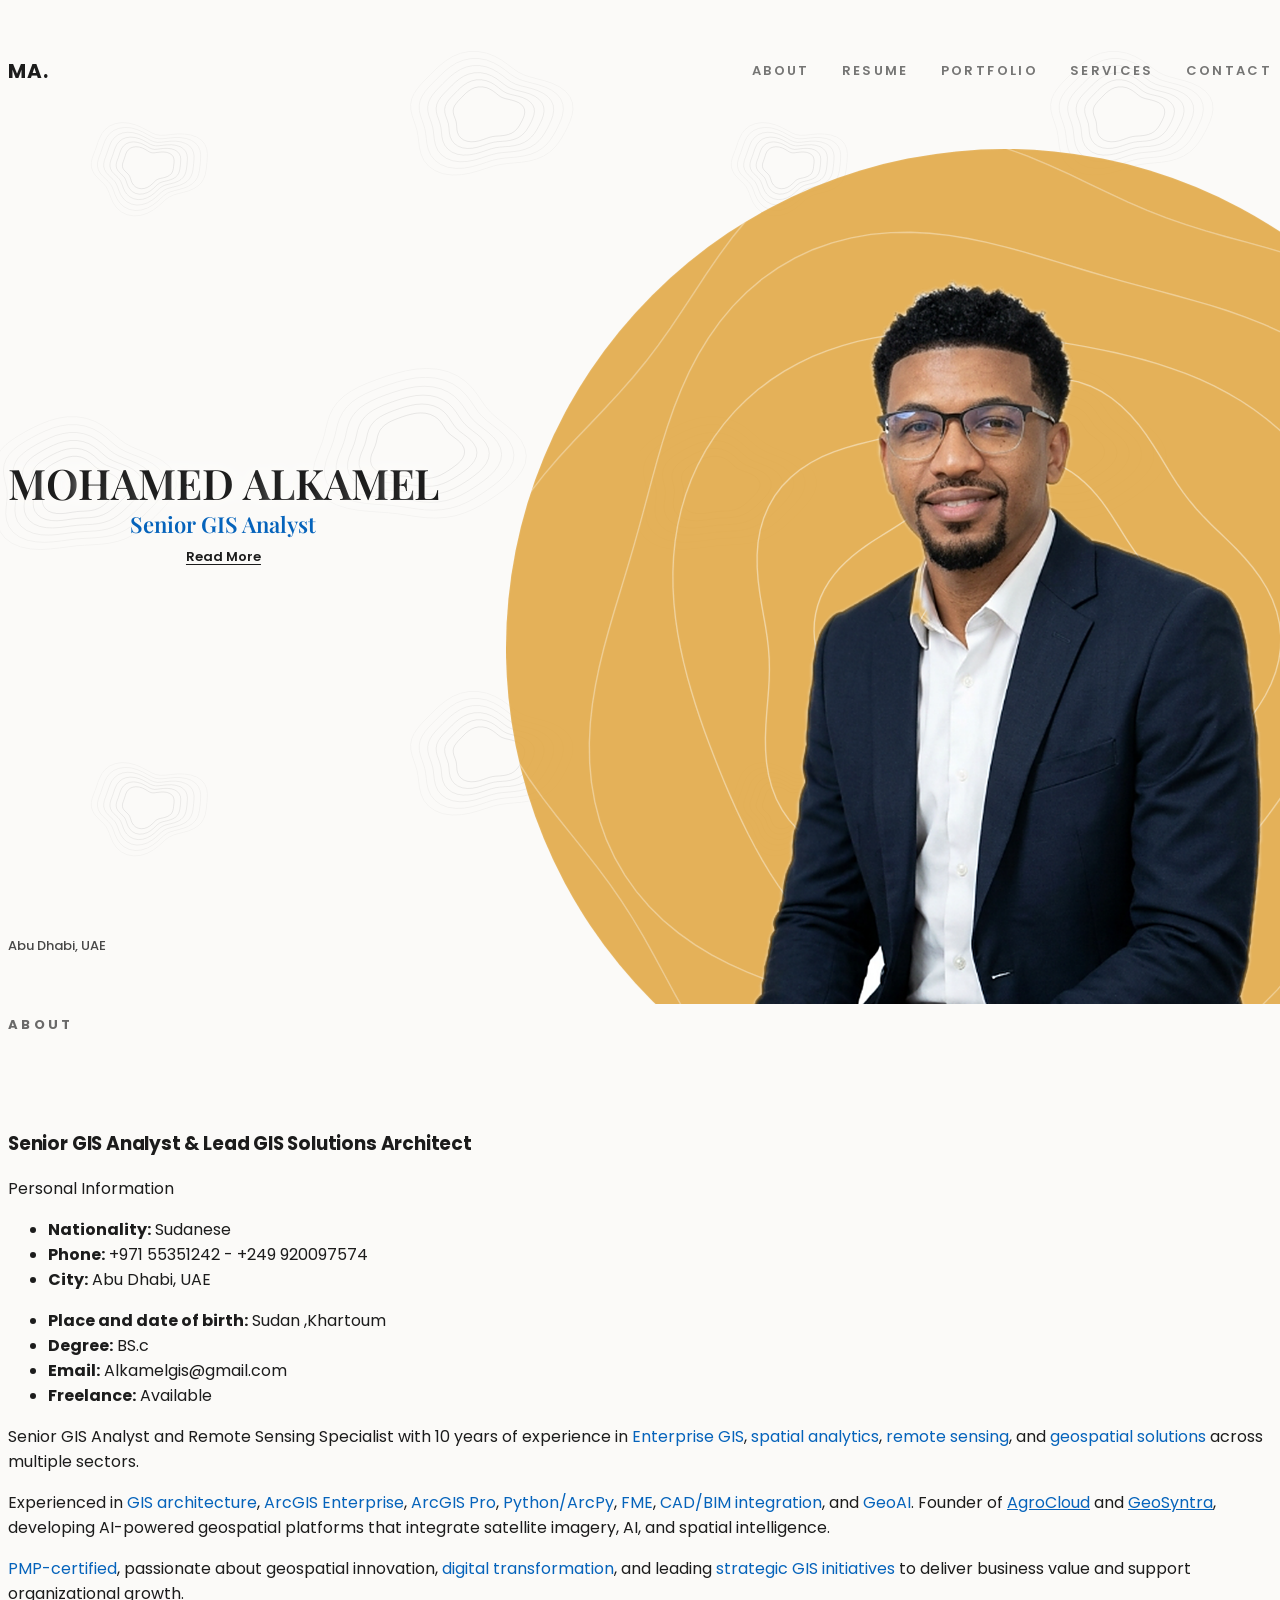
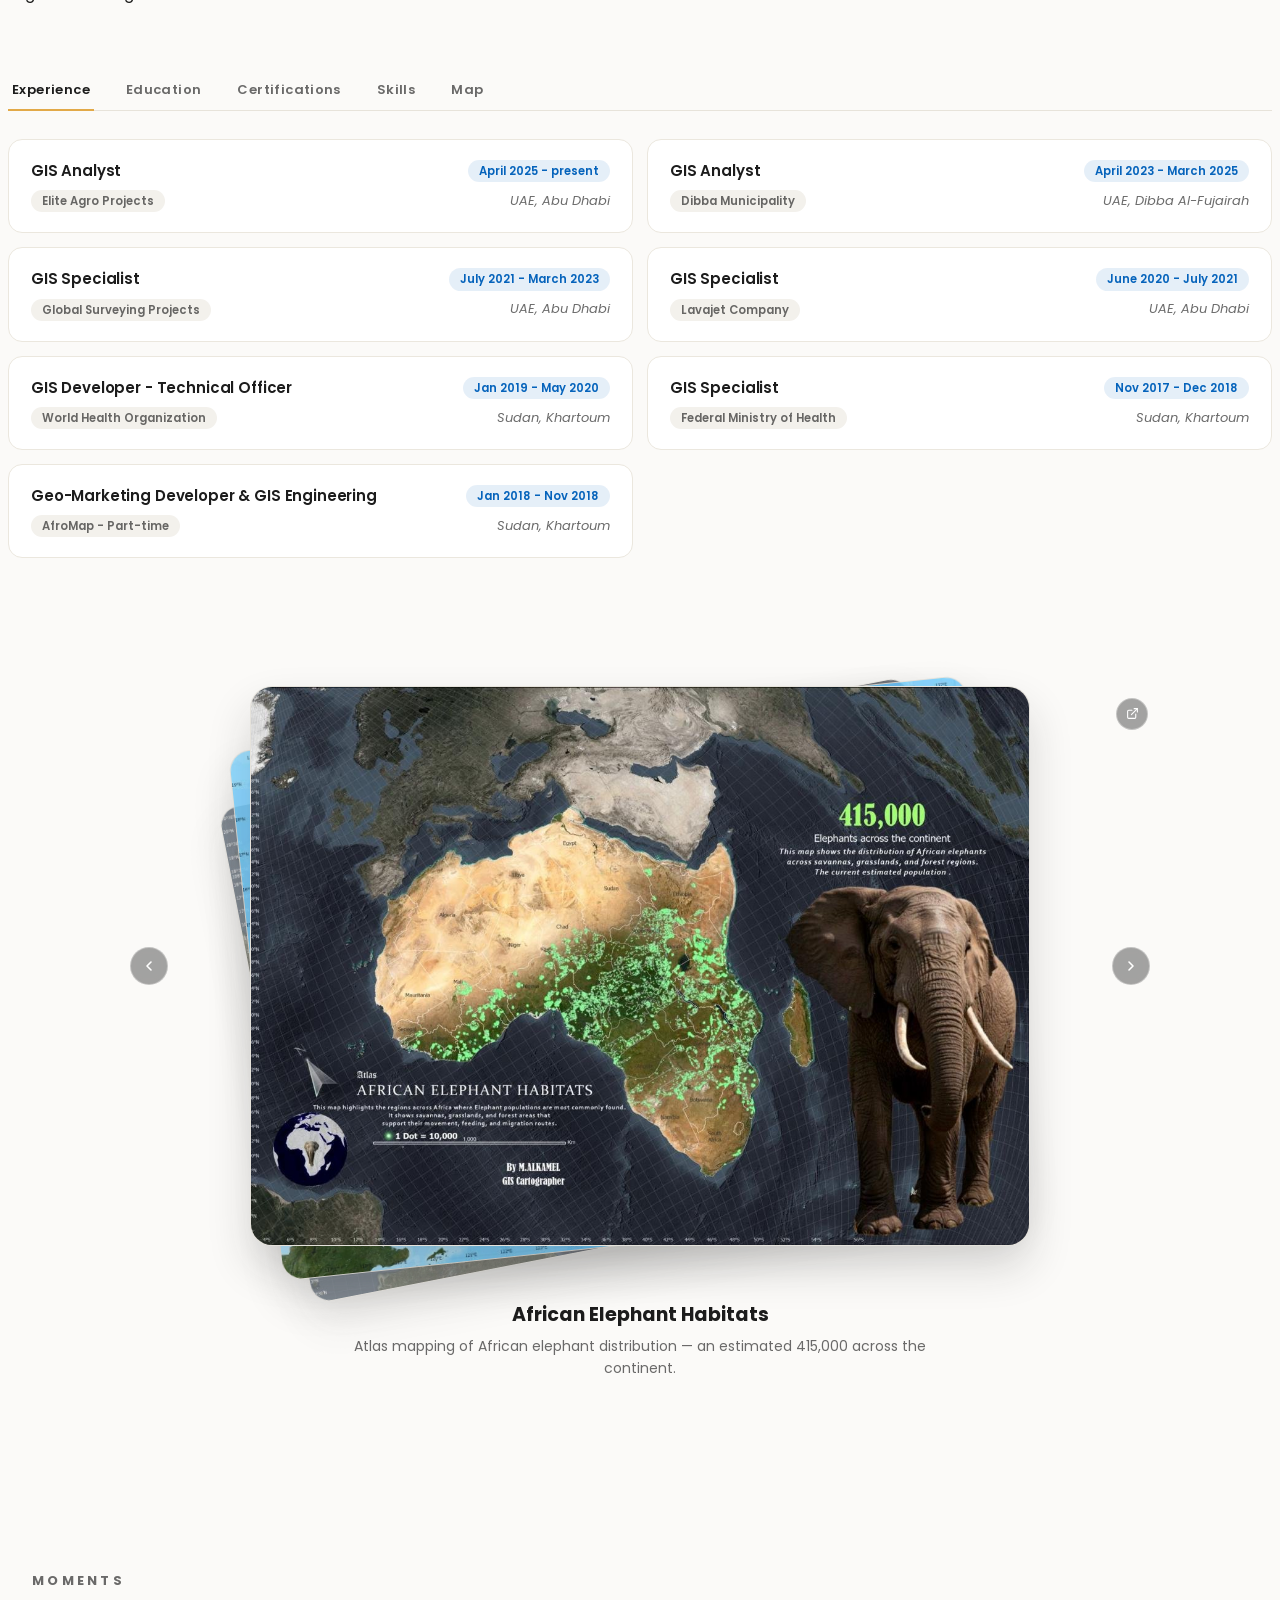
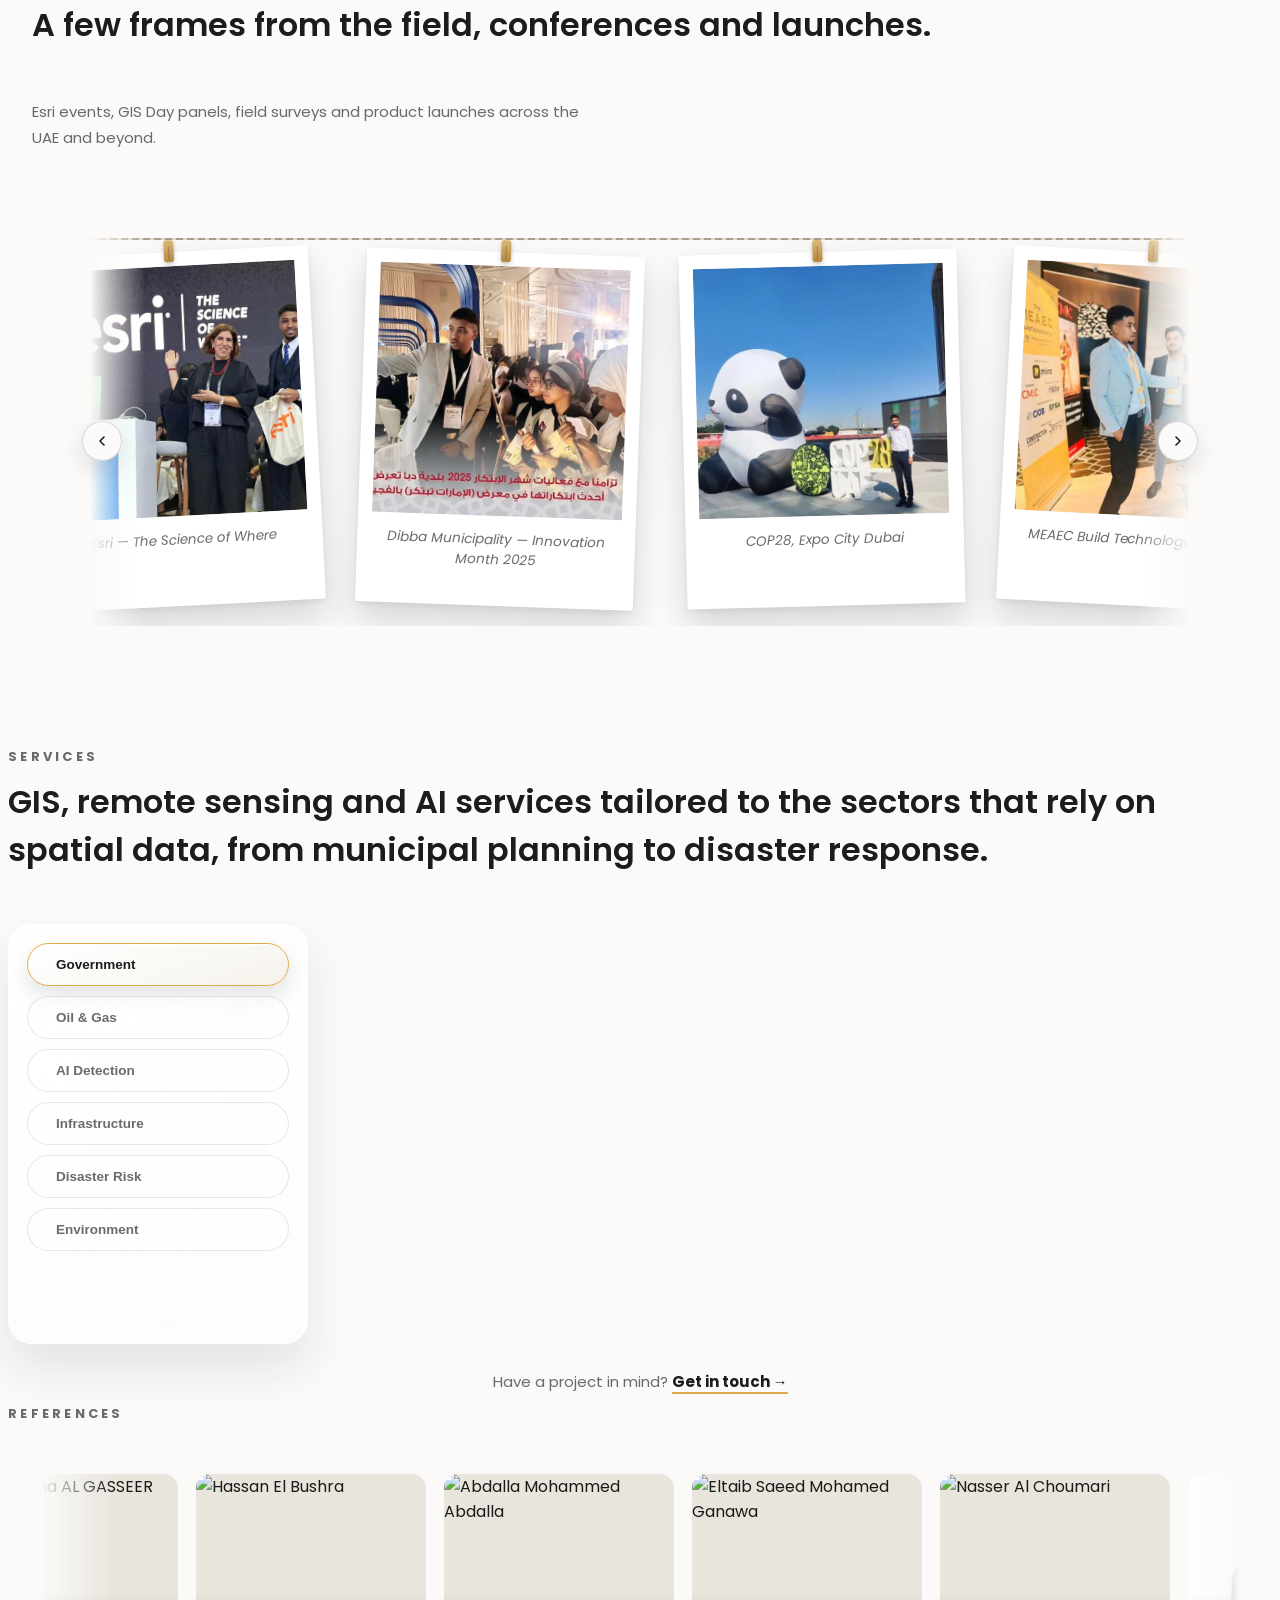
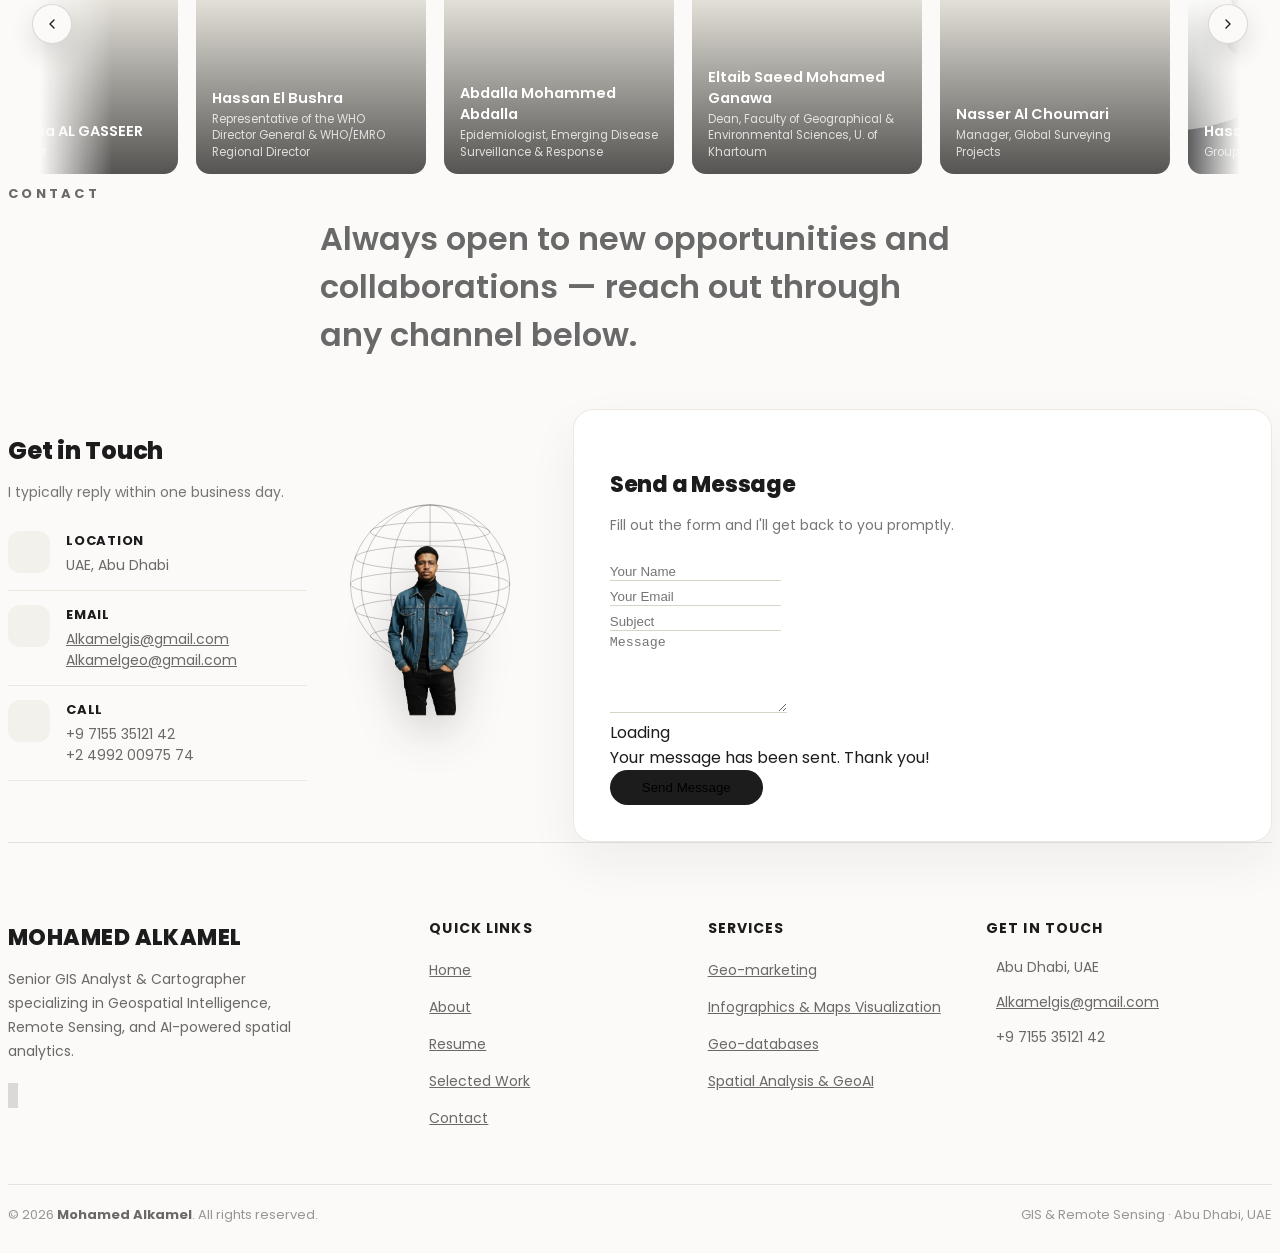
==== commit 77d5a1a9: "Fix clipped models and the leftover white hover card Root cause of the white box that kept showing o" ====
--- a/CV.html
+++ b/CV.html
@@ -29,7 +29,7 @@
   <!-- Template Main CSS File -->
   <link href="assets/css/style.css" rel="stylesheet">
   <link href="assets/css/minimalist-hero.css" rel="stylesheet">
-  <link href="assets/css/minimalist-theme.css" rel="stylesheet">
+  <link href="assets/css/minimalist-theme.css?v=1795150709" rel="stylesheet">
   <link href="assets/css/stack-gallery.css" rel="stylesheet">
   <link href="assets/css/moments-gallery.css" rel="stylesheet">
   <link href="assets/css/references-marquee.css" rel="stylesheet">
@@ -694,11 +694,11 @@
   <!-- Template Main JS File -->
   <script src="assets/js/main.js"></script>
   <script src="assets/js/stack-gallery.js"></script>
-  <script src="assets/js/services-switcher.js"></script>
+  <script src="assets/js/services-switcher.js?v=1795150709"></script>
   <script type="importmap">
     { "imports": { "three": "https://cdn.jsdelivr.net/npm/three@0.170.0/build/three.module.js" } }
   </script>
-  <script type="module" src="assets/js/services-3d.js"></script>
+  <script type="module" src="assets/js/services-3d.js?v=1795150709"></script>
   <script src="assets/js/moments-gallery.js"></script>
   <script src="assets/js/references-marquee.js"></script>
   <script src="assets/js/hero-rotator.js"></script>
--- a/assets/css/minimalist-theme.css
+++ b/assets/css/minimalist-theme.css
@@ -802,15 +802,12 @@
 .svc-display .svc-card {
   position: absolute;
   inset: 0;
-  display: flex;
-  flex-direction: column;
-  justify-content: space-between;
-  padding: 30px;
   overflow: hidden;
   isolation: isolate;
   border-radius: 26px;
-  border: 7px solid var(--mh-bg, #fbfaf8);
-  box-shadow: 0 18px 40px rgba(20, 33, 61, 0.16);
+  border: none;
+  box-shadow: none;
+  background: none;
   transition: transform 0.55s cubic-bezier(0.22, 0.61, 0.36, 1),
     opacity 0.5s ease, filter 0.5s ease;
 }
@@ -846,26 +843,17 @@
   pointer-events: none;
 }
 
-/* The card is just a frame for the live 3D model now — no navy/amber/
-   cream fill behind it, on any of the three variants. */
+/* No background on any variant any more — the card is fully invisible
+   chrome now, just a slot for the live 3D model. */
 .svc-display .svc-card.svc-dark,
 .svc-display .svc-card.svc-accent,
 .svc-display .svc-card.svc-cream {
-  background: linear-gradient(160deg, #ffffff, #f5f2ea);
-  border-color: rgba(20, 33, 61, 0.08);
-}
-
-.svc-card:not(.is-active) .svc-badge,
-.svc-card:not(.is-active) .svc-card-icon,
-.svc-card:not(.is-active) .svc-card-footer {
-  opacity: 0;
-  transition: opacity 0.3s ease;
+  background: none;
 }
 
 /* Hosts the live 3D icon (a <canvas>, moved here by services-3d.js when
-   this card becomes active). The card's own navy/amber/cream variant
-   colour shows through behind it, since the renderer clears to
-   transparent — that's the fallback look if WebGL isn't available. */
+   this card becomes active). Nothing else is drawn in the card now —
+   no scrim, no badge, no caption — just the model itself. */
 .svc-card-photo {
   position: absolute;
   inset: 0;
@@ -877,113 +865,6 @@
   display: block;
   width: 100%;
   height: 100%;
-}
-
-.svc-card-scrim {
-  position: absolute;
-  inset: 0;
-  z-index: 1;
-  /* Just a soft lift for the footer text now that the card itself is
-     light (no photo behind it left to darken). */
-  background: linear-gradient(
-    180deg,
-    rgba(255, 255, 255, 0) 55%,
-    rgba(255, 255, 255, 0.75) 100%
-  );
-}
-
-.svc-badge,
-.svc-card-icon,
-.svc-card-footer {
-  position: relative;
-  z-index: 2;
-}
-
-.svc-badge {
-  align-self: flex-start;
-  display: inline-flex;
-  align-items: center;
-  gap: 7px;
-  padding: 7px 14px;
-  border-radius: 999px;
-  background: rgba(20, 33, 61, 0.06);
-  border: 1px solid rgba(20, 33, 61, 0.1);
-  backdrop-filter: blur(6px);
-  color: var(--mh-ink, #1c1c1c);
-  font-size: 10.5px;
-  font-weight: 700;
-  letter-spacing: 0.08em;
-}
-
-.svc-dot {
-  width: 7px;
-  height: 7px;
-  border-radius: 50%;
-  background: var(--mh-amber, #e2a948);
-  box-shadow: 0 0 0 0 rgba(226, 169, 72, 0.6);
-  animation: svcDotPulse 1.8s ease-out infinite;
-}
-
-@keyframes svcDotPulse {
-  0% {
-    box-shadow: 0 0 0 0 rgba(226, 169, 72, 0.55);
-  }
-  70% {
-    box-shadow: 0 0 0 8px rgba(226, 169, 72, 0);
-  }
-  100% {
-    box-shadow: 0 0 0 0 rgba(226, 169, 72, 0);
-  }
-}
-
-.svc-card-icon {
-  align-self: flex-end;
-  display: flex;
-  align-items: center;
-  justify-content: center;
-  width: 56px;
-  height: 56px;
-  border-radius: 16px;
-  background: rgba(20, 33, 61, 0.55);
-  font-size: 24px;
-  color: #fff;
-  backdrop-filter: blur(6px);
-  animation: svcIconPulse 2.6s ease-in-out infinite;
-}
-
-@keyframes svcIconPulse {
-  0%, 100% {
-    box-shadow: 0 0 0 0 rgba(255, 255, 255, 0.35);
-  }
-  50% {
-    box-shadow: 0 0 0 9px rgba(255, 255, 255, 0);
-  }
-}
-
-.svc-card-footer {
-  display: flex;
-  flex-direction: column;
-  gap: 10px;
-}
-
-.svc-chip {
-  align-self: flex-start;
-  padding: 6px 14px;
-  border-radius: 999px;
-  background: var(--mh-ink, #1c1c1c);
-  color: #fff;
-  font-size: 11px;
-  font-weight: 700;
-  letter-spacing: 0.04em;
-}
-
-.svc-tagline {
-  margin: 0;
-  color: var(--mh-ink, #1c1c1c);
-  font-size: 21px;
-  font-weight: 700;
-  line-height: 1.35;
-  max-width: 420px;
 }
 
 .svc-cta-line {
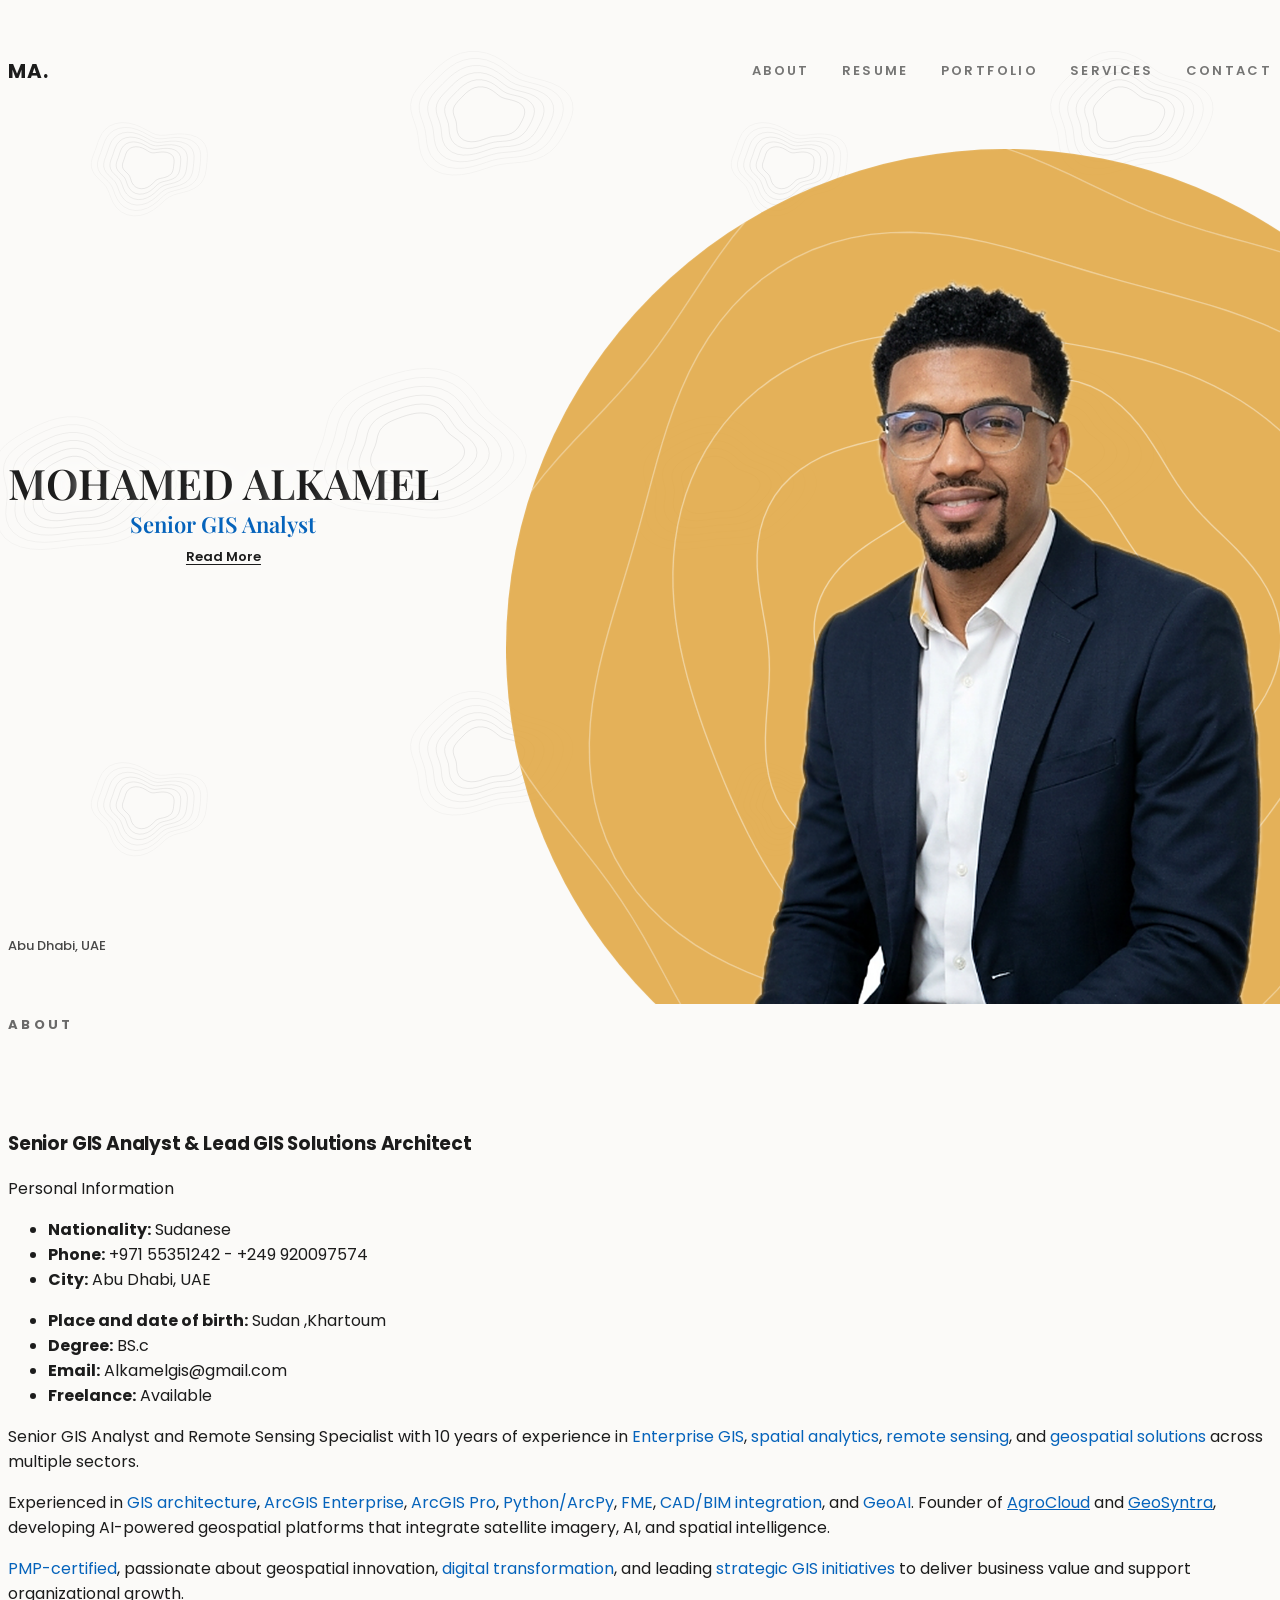
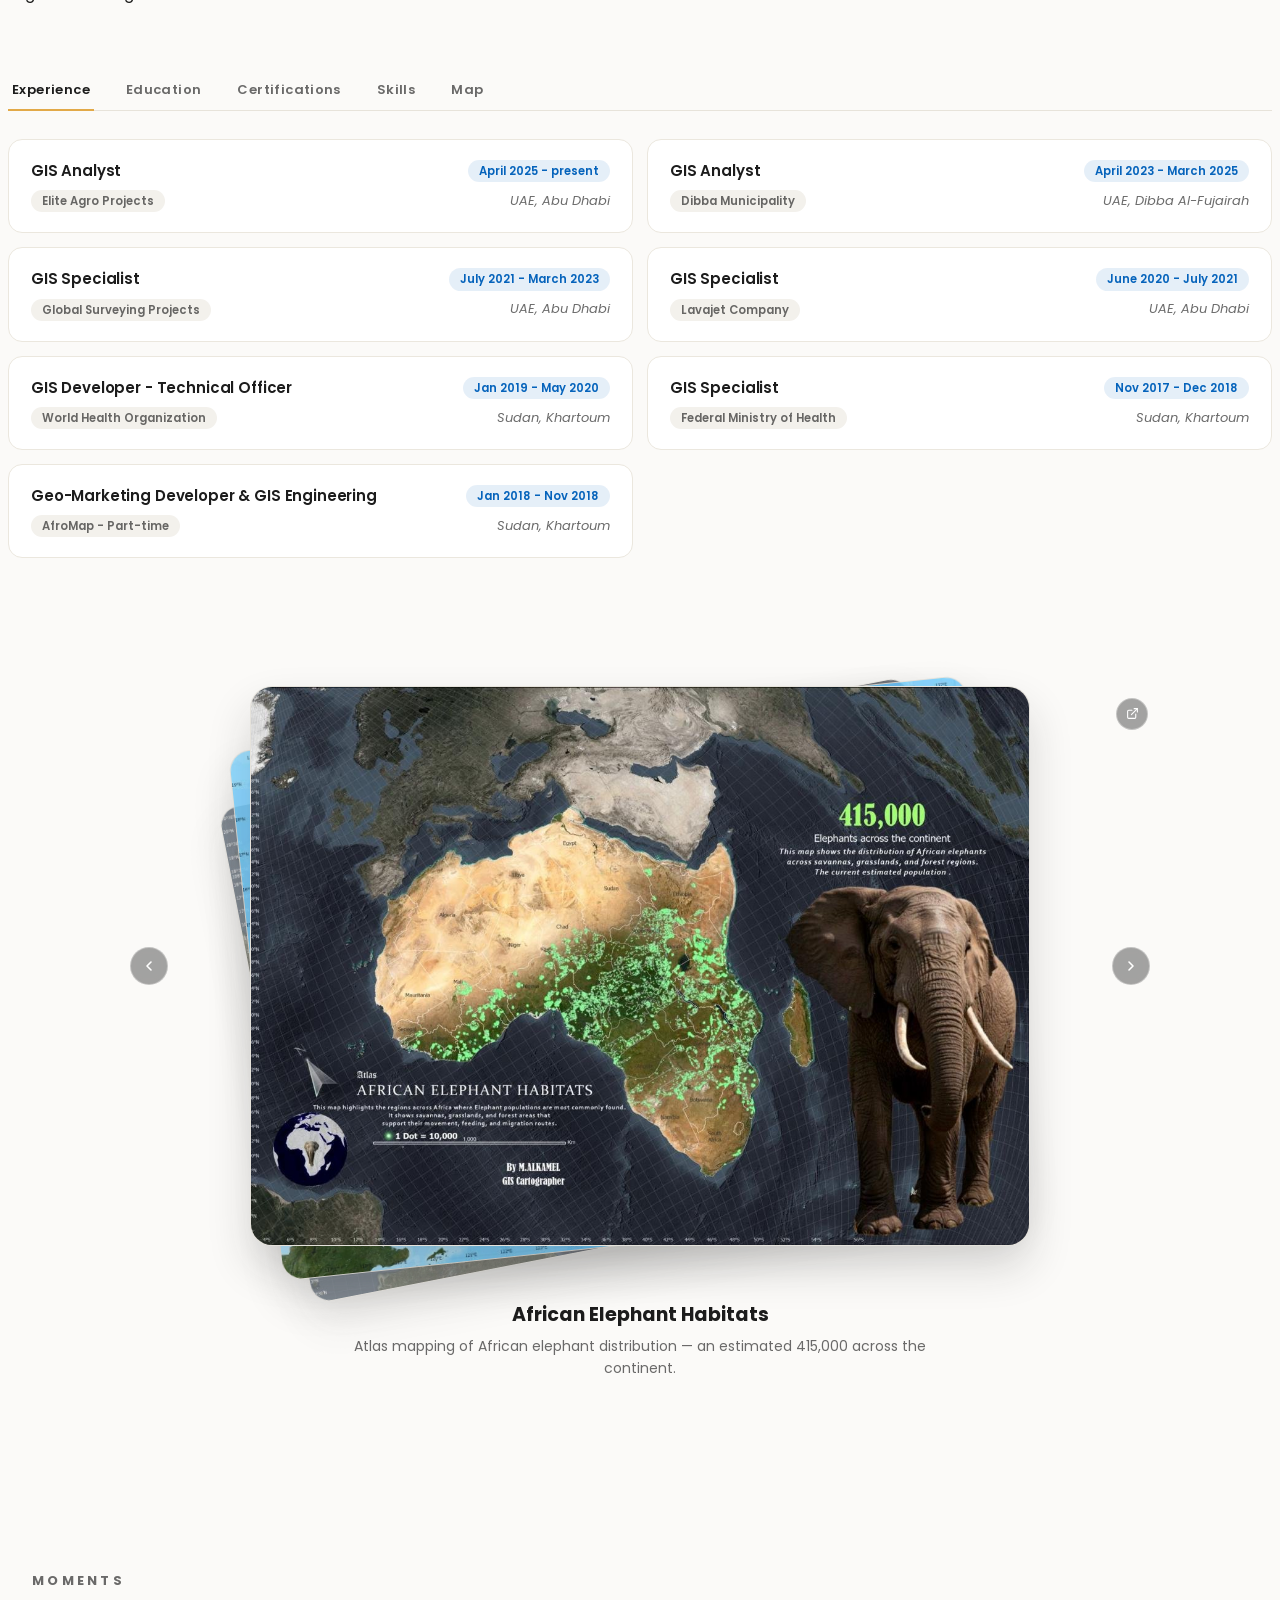
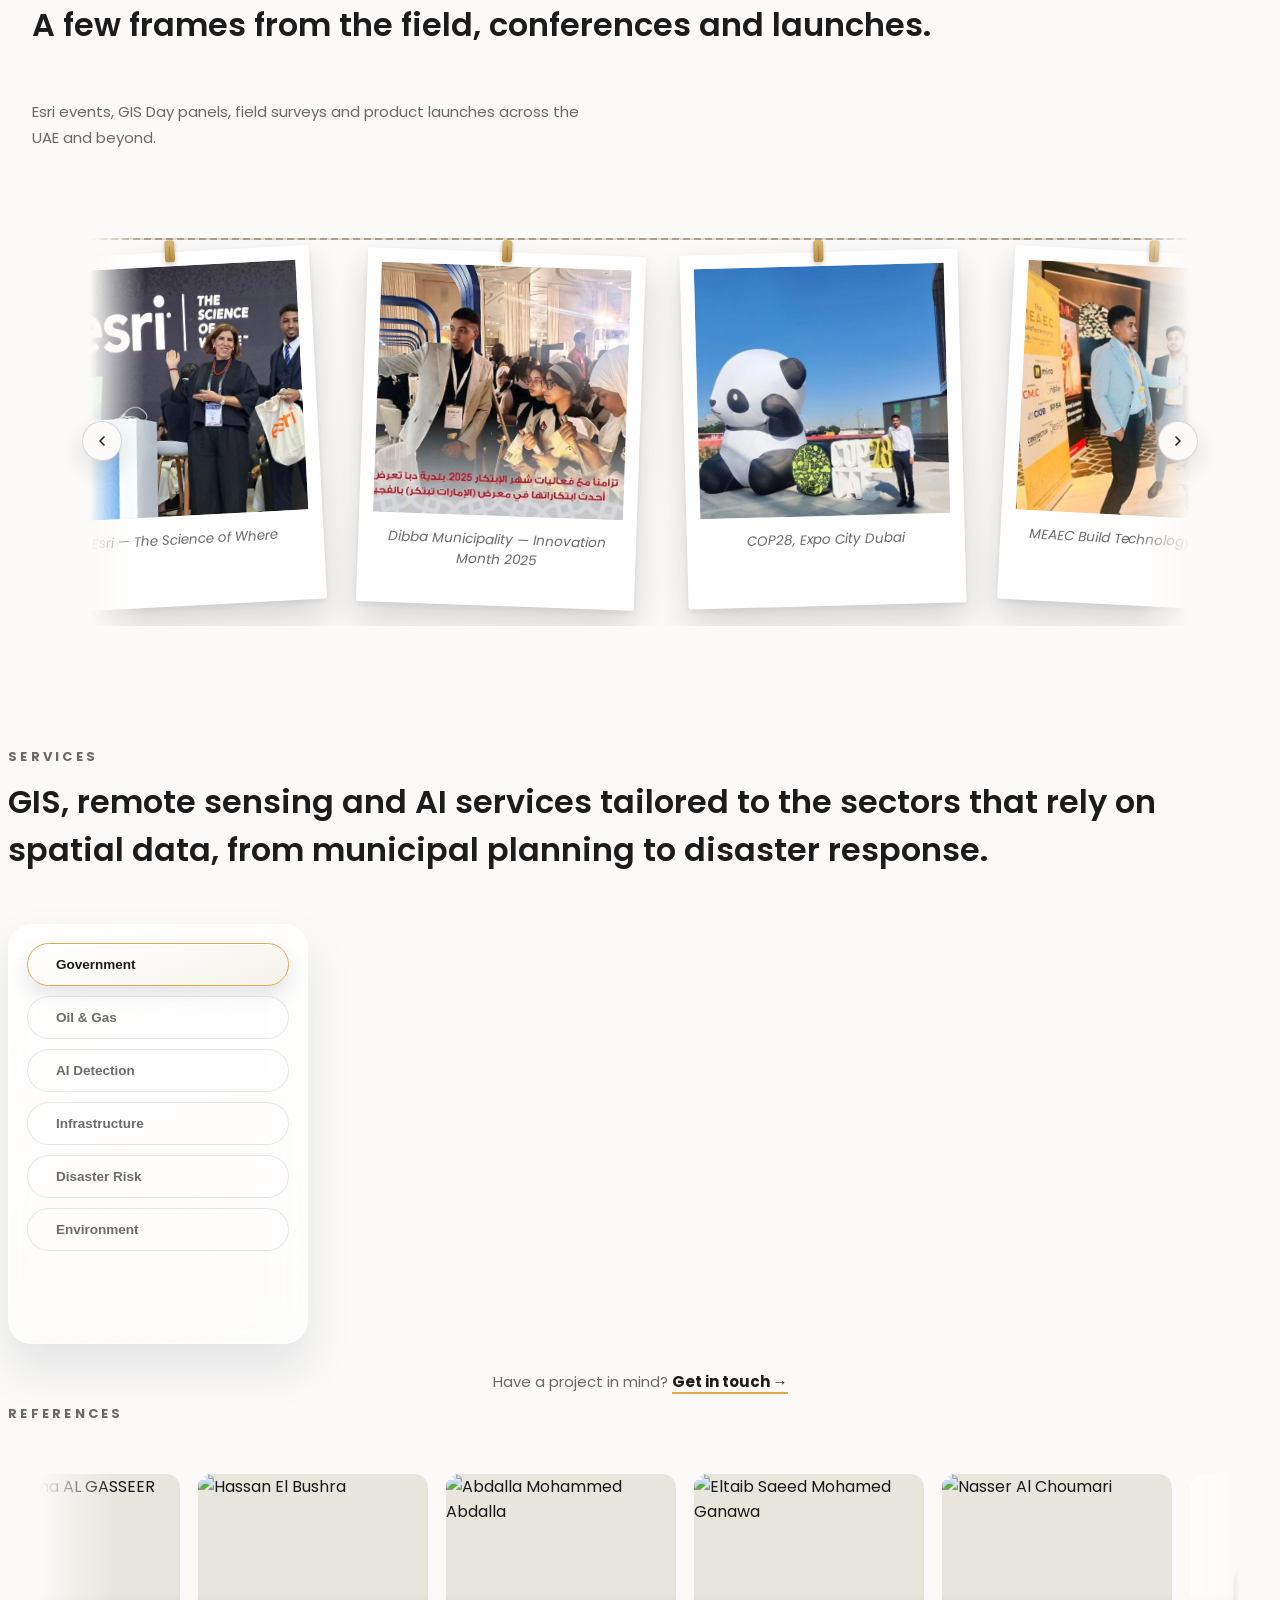
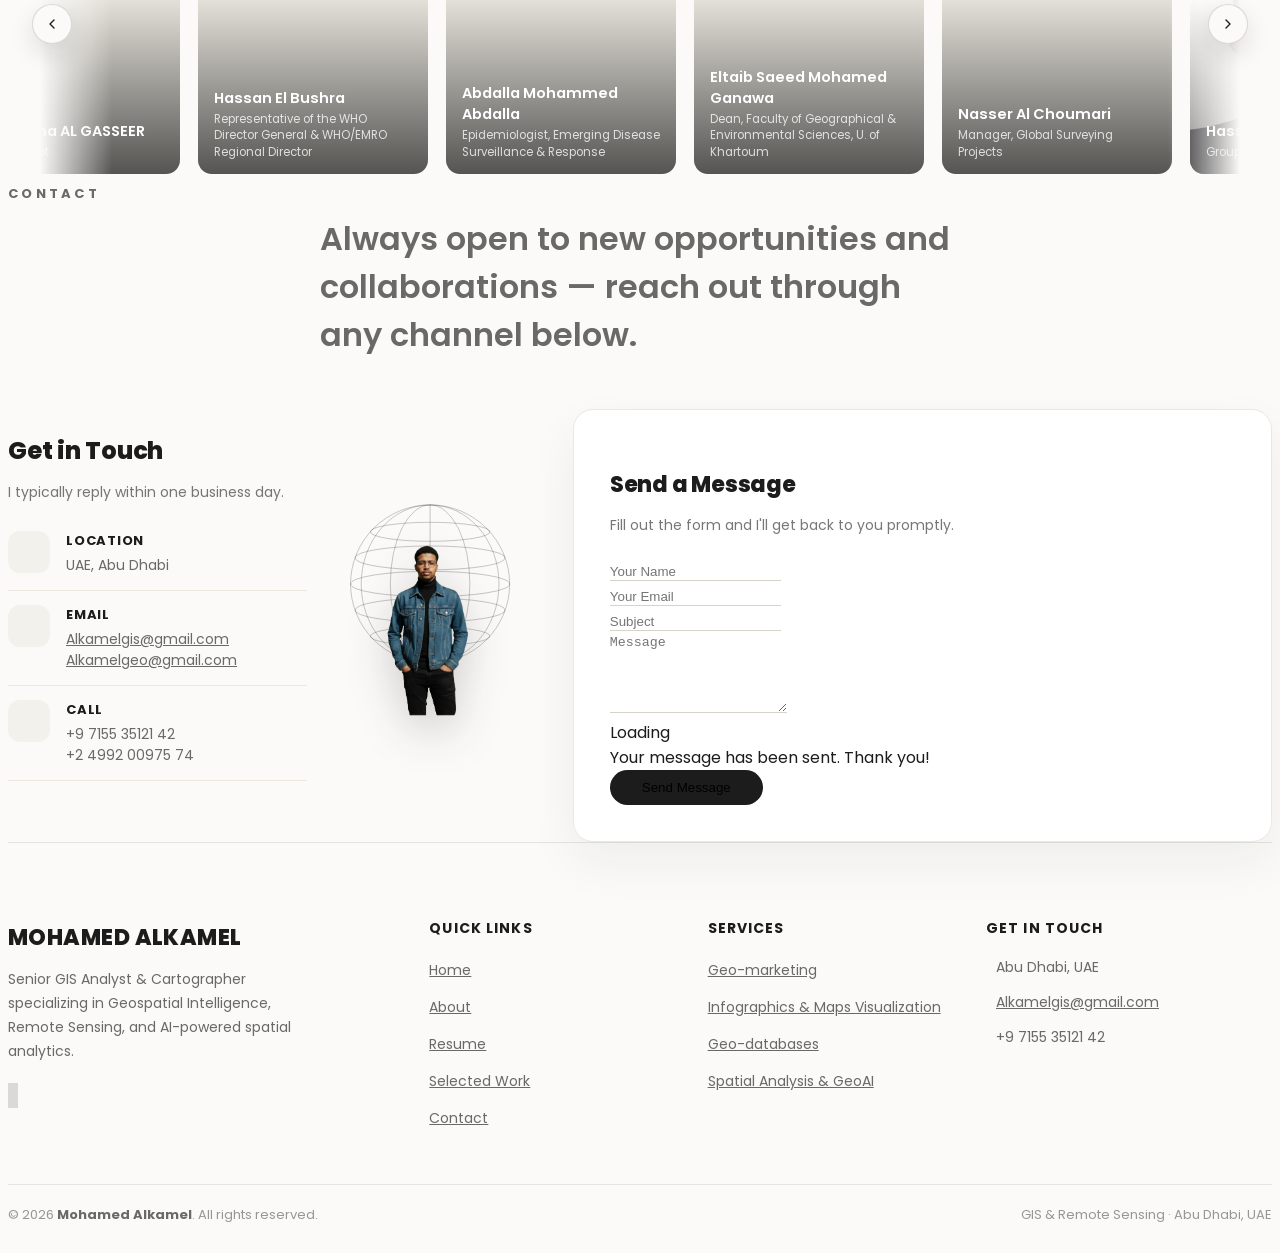
==== commit b27a6590: "Give the camera real headroom so tall models stop clipping The last distance/FOV numbers were a hand" ====
--- a/CV.html
+++ b/CV.html
@@ -29,7 +29,7 @@
   <!-- Template Main CSS File -->
   <link href="assets/css/style.css" rel="stylesheet">
   <link href="assets/css/minimalist-hero.css" rel="stylesheet">
-  <link href="assets/css/minimalist-theme.css?v=1795150709" rel="stylesheet">
+  <link href="assets/css/minimalist-theme.css?v=1795151357" rel="stylesheet">
   <link href="assets/css/stack-gallery.css" rel="stylesheet">
   <link href="assets/css/moments-gallery.css" rel="stylesheet">
   <link href="assets/css/references-marquee.css" rel="stylesheet">
@@ -694,11 +694,11 @@
   <!-- Template Main JS File -->
   <script src="assets/js/main.js"></script>
   <script src="assets/js/stack-gallery.js"></script>
-  <script src="assets/js/services-switcher.js?v=1795150709"></script>
+  <script src="assets/js/services-switcher.js?v=1795151357"></script>
   <script type="importmap">
     { "imports": { "three": "https://cdn.jsdelivr.net/npm/three@0.170.0/build/three.module.js" } }
   </script>
-  <script type="module" src="assets/js/services-3d.js?v=1795150709"></script>
+  <script type="module" src="assets/js/services-3d.js?v=1795151357"></script>
   <script src="assets/js/moments-gallery.js"></script>
   <script src="assets/js/references-marquee.js"></script>
   <script src="assets/js/hero-rotator.js"></script>
